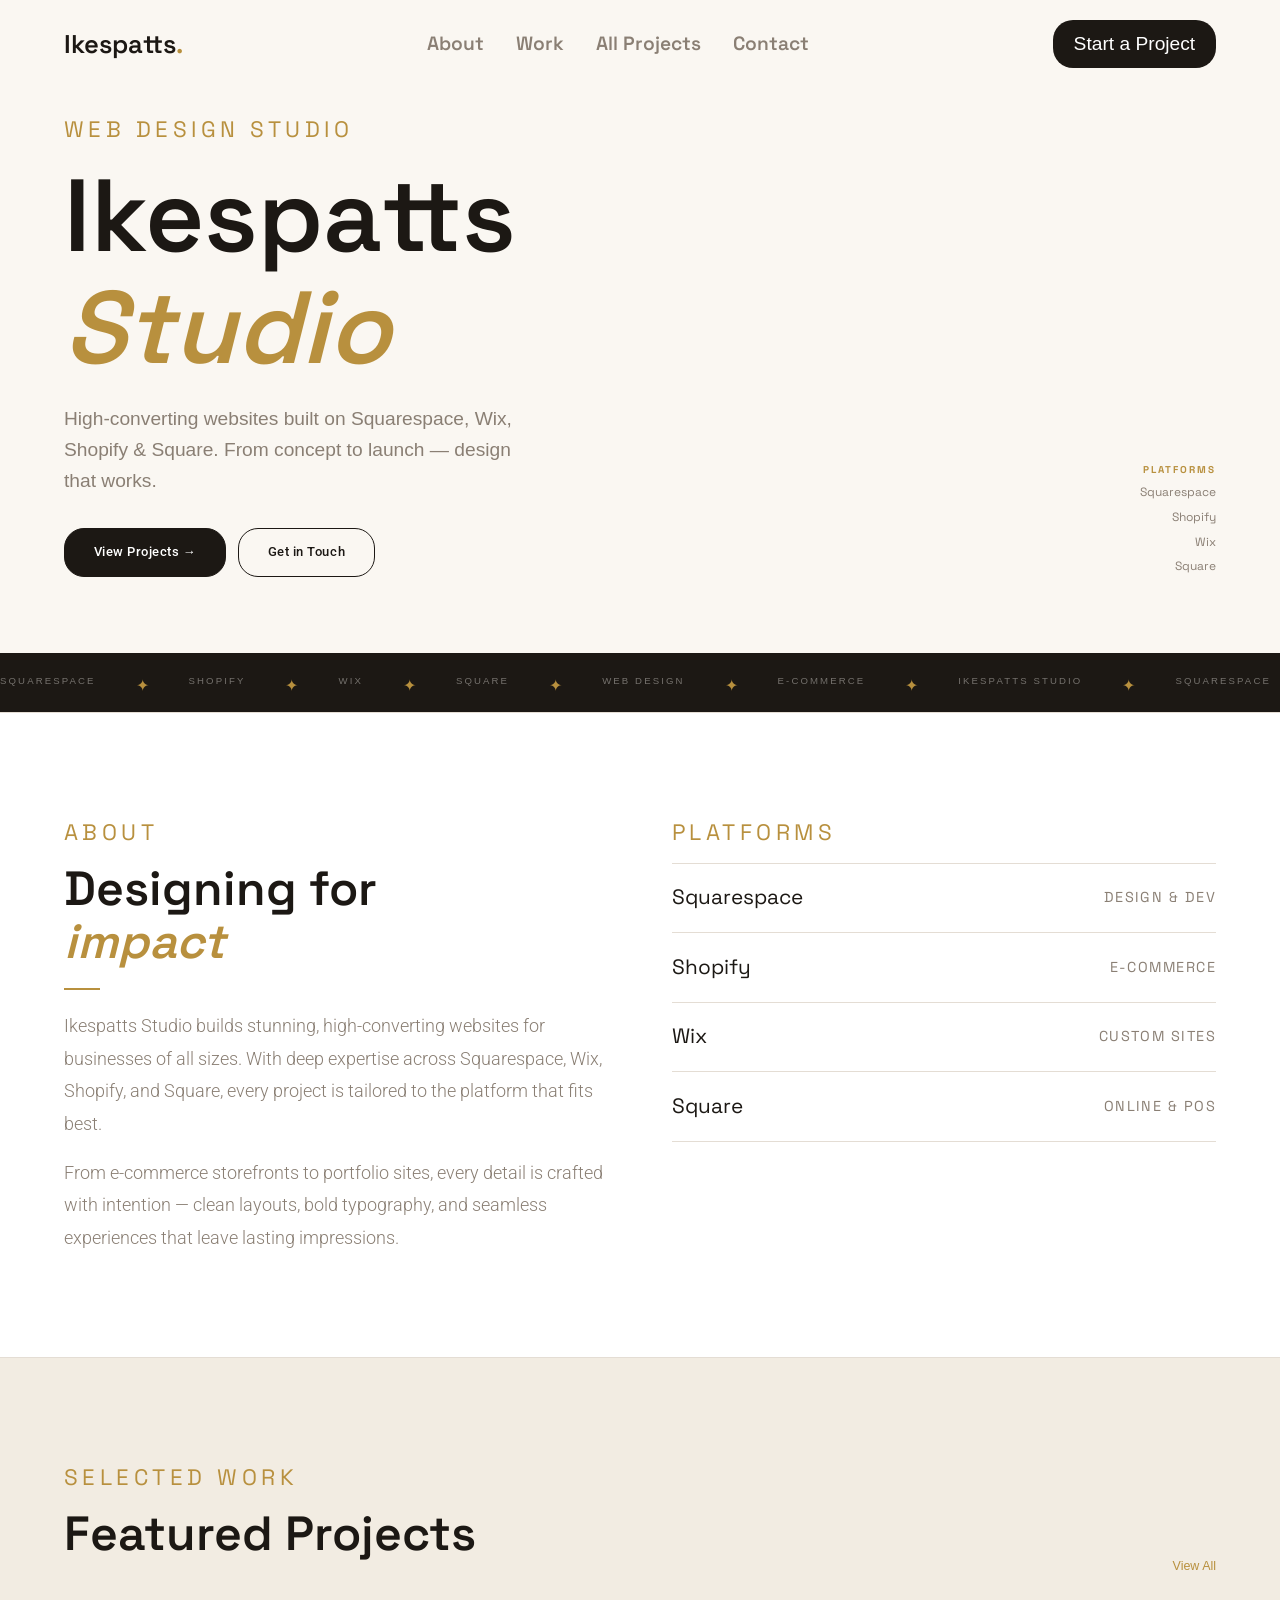
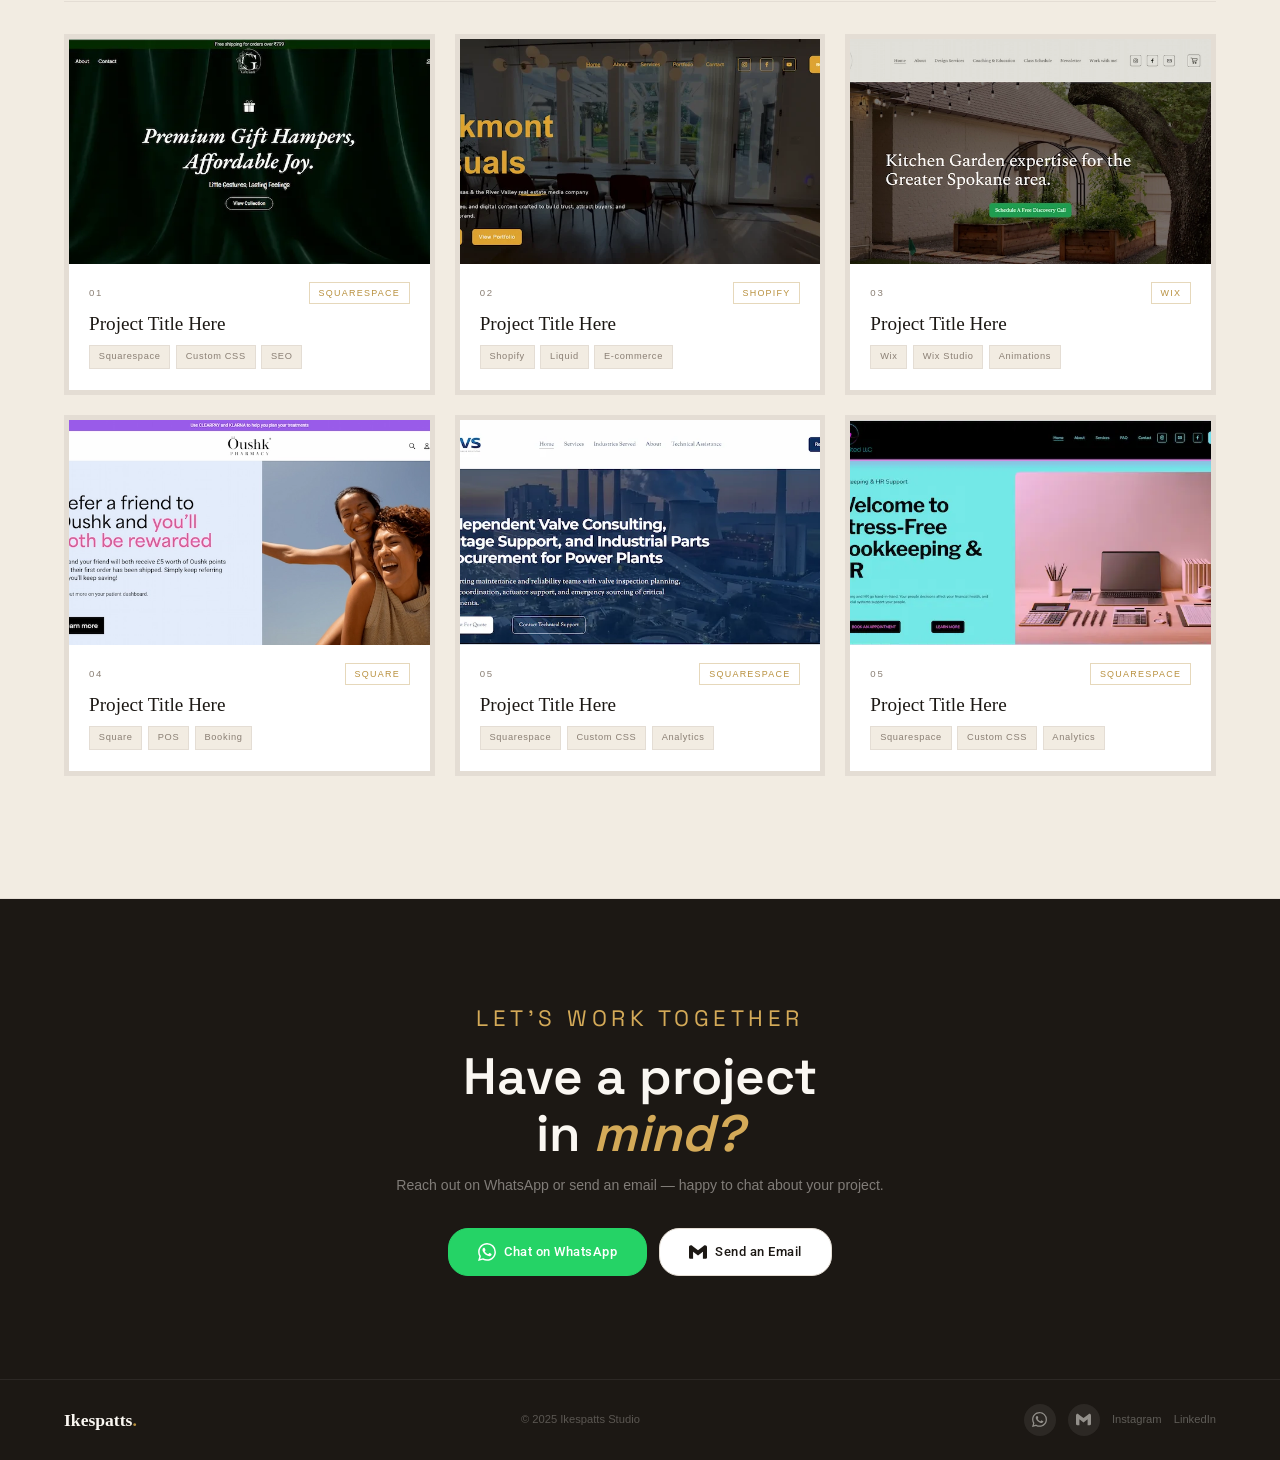
==== index.html @ 2984432c "commit changes" ====
<!doctype html>
<html lang="en">
  <head>
    <meta charset="UTF-8" />
    <meta name="viewport" content="width=device-width, initial-scale=1.0" />
    <title>Ikespatts Studio — Web Design</title>
    <link rel="preconnect" href="https://fonts.googleapis.com" />
    <link rel="preconnect" href="https://fonts.gstatic.com" crossorigin />
    <link
      href="https://fonts.googleapis.com/css2?family=Roboto:ital,wght@0,100..900;1,100..900&family=Space+Grotesk:wght@300..700&display=swap"
      rel="stylesheet"
    />
    <link rel="stylesheet" href="style.css" />
  </head>
  <body>
    <!-- ======= MOBILE NAV DRAWER ======= -->
    <div class="nav-drawer" id="navDrawer">
      <button class="nav-drawer-close" id="navClose" aria-label="Close menu">
        ✕
      </button>
      <a href="#about" onclick="closeDrawer()">About</a>
      <a href="#selected-work" onclick="closeDrawer()">Work</a>
      <a href="projects.html" onclick="closeDrawer()">All Projects</a>
      <a href="#contact" onclick="closeDrawer()">Contact</a>
    </div>

    <!-- ======= NAVBAR ======= -->
    <nav class="navbar" id="navbar">
      <a href="index.html" class="nav-logo">Ikespatts<span>.</span></a>

      <ul class="nav-links">
        <li><a href="#about">About</a></li>
        <li><a href="#selected-work">Work</a></li>
        <li><a href="projects.html">All Projects</a></li>
        <li><a href="#contact">Contact</a></li>
      </ul>

      <a href="#contact" class="nav-cta">Start a Project</a>

      <button class="nav-toggle" id="navToggle" aria-label="Open menu">
        <span></span><span></span><span></span>
      </button>
    </nav>

    <!-- ======= HERO ======= -->
    <section class="hero">
      <div class="hero-content">
        <span class="eyebrow anim-1">Web Design Studio</span>
        <h1 class="hero-title anim-2">Ikespatts<br /><em>Studio</em></h1>
        <p class="hero-desc anim-3">
          High-converting websites built on Squarespace, Wix, Shopify &amp;
          Square. From concept to launch — design that works.
        </p>
        <div class="hero-btns anim-4">
          <a href="projects.html" class="btn btn-dark">View Projects →</a>
          <a href="#contact" class="btn btn-outline">Get in Touch</a>
        </div>
      </div>

      <div class="hero-platforms">
        <strong>Platforms</strong>
        <span>Squarespace</span>
        <span>Shopify</span>
        <span>Wix</span>
        <span>Square</span>
      </div>
    </section>

    <!-- ======= MARQUEE ======= -->
    <div class="marquee-wrap" aria-hidden="true">
      <div class="marquee-track">
        <span class="marquee-item">Squarespace</span
        ><span class="marquee-dot"> ✦ </span>
        <span class="marquee-item">Shopify</span
        ><span class="marquee-dot"> ✦ </span>
        <span class="marquee-item">Wix</span
        ><span class="marquee-dot"> ✦ </span>
        <span class="marquee-item">Square</span
        ><span class="marquee-dot"> ✦ </span>
        <span class="marquee-item">Web Design</span
        ><span class="marquee-dot"> ✦ </span>
        <span class="marquee-item">E-Commerce</span
        ><span class="marquee-dot"> ✦ </span>
        <span class="marquee-item">Ikespatts Studio</span
        ><span class="marquee-dot"> ✦ </span>
        <span class="marquee-item">Squarespace</span
        ><span class="marquee-dot"> ✦ </span>
        <span class="marquee-item">Shopify</span
        ><span class="marquee-dot"> ✦ </span>
        <span class="marquee-item">Wix</span
        ><span class="marquee-dot"> ✦ </span>
        <span class="marquee-item">Square</span
        ><span class="marquee-dot"> ✦ </span>
        <span class="marquee-item">Web Design</span
        ><span class="marquee-dot"> ✦ </span>
        <span class="marquee-item">E-Commerce</span
        ><span class="marquee-dot"> ✦ </span>
        <span class="marquee-item">Ikespatts Studio</span
        ><span class="marquee-dot"> ✦ </span>
      </div>
    </div>

    <!-- ======= ABOUT ======= -->
    <section id="about" class="about-section">
      <div class="reveal">
        <span class="eyebrow">About</span>
        <h2 class="section-heading">Designing for<br /><em>impact</em></h2>
        <div class="rule"></div>
        <div class="about-text">
          <p>
            Ikespatts Studio builds stunning, high-converting websites for
            businesses of all sizes. With deep expertise across Squarespace,
            Wix, Shopify, and Square, every project is tailored to the platform
            that fits best.
          </p>
          <p>
            From e-commerce storefronts to portfolio sites, every detail is
            crafted with intention — clean layouts, bold typography, and
            seamless experiences that leave lasting impressions.
          </p>
        </div>
      </div>

      <div class="reveal d2">
        <span class="eyebrow">Platforms</span>
        <div class="platforms-list">
          <div class="platform-row">
            <span class="p-name">Squarespace</span>
            <span class="p-type">Design &amp; Dev</span>
          </div>
          <div class="platform-row">
            <span class="p-name">Shopify</span>
            <span class="p-type">E-commerce</span>
          </div>
          <div class="platform-row">
            <span class="p-name">Wix</span>
            <span class="p-type">Custom Sites</span>
          </div>
          <div class="platform-row">
            <span class="p-name">Square</span>
            <span class="p-type">Online &amp; POS</span>
          </div>
        </div>
      </div>
    </section>

    <!-- ======= SELECTED WORK ======= -->
    <section id="selected-work" class="work-section">
      <div class="section-header reveal">
        <div>
          <span class="eyebrow">Selected Work</span>
          <h2 class="section-heading">Featured Projects</h2>
        </div>
        <a href="projects.html" class="view-all">View All</a>
      </div>

      <div class="cards-grid">
        
        <div class="proj-card reveal">
         <a href="https://giftyaari.in/" target="_blank" rel="noopener" class="proj-link">
          <div class="proj-img">
            <img
              src="images/Work-one-800.webp"
              srcset="
                images/Work-one-400.webp   400w,
                images/Work-one-800.webp   800w,
                images/Work-one-1200.webp 1200w
              "
              sizes="(max-width: 400px) 100vw, (max-width: 800px) 50vw, 33vw"
              loading="lazy"
              alt="Project one"
            />
            <!-- <span class="proj-img-placeholder">Add Project Image</span> -->
          </div>
          <div class="proj-body">
            <div class="proj-meta">
              <span class="proj-num">01</span>
              <span class="proj-badge">Squarespace</span>
            </div>
            <h3 class="proj-title">Project Title Here</h3>
            <div class="proj-tools">
              <span class="tool-pill">Squarespace</span>
              <span class="tool-pill">Custom CSS</span>
              <span class="tool-pill">SEO</span>
            </div>
          </div>
          </a>
        </div>

        <!-- CARD 02 -->
        <div class="proj-card reveal d1">
          <div class="proj-img">
            <img
              src="images/work-two-800.webp"
              srcset="
                images/work-two-400.webp   400w,
                images/work-two-800.webp   800w,
                images/work-two-1200.webp 1200w
              "
              sizes="(max-width: 400px) 100vw, (max-width: 800px) 50vw, 33vw"
              loading="lazy"
              alt="Project one"
            />
            <!-- <span class="proj-img-placeholder">Add Project Image</span> -->
          </div>
          <div class="proj-body">
            <div class="proj-meta">
              <span class="proj-num">02</span>
              <span class="proj-badge">Shopify</span>
            </div>
            <h3 class="proj-title">Project Title Here</h3>
            <div class="proj-tools">
              <span class="tool-pill">Shopify</span>
              <span class="tool-pill">Liquid</span>
              <span class="tool-pill">E-commerce</span>
            </div>
          </div>
        </div>

        <!-- CARD 03 -->
        <div class="proj-card reveal d2">
           <a href="https://www.thymeandtrowelgardens.com/" target="_blank" rel="noopener" class="proj-link">
<div class="proj-img">
            <img
              src="images/work-three-800.webp"
              srcset="
                images/work-three-400.webp   400w,
                images/work-three-800.webp   800w,
                images/work-three-1000.webp 1000w
              "
              sizes="(max-width: 400px) 100vw, (max-width: 800px) 50vw, 33vw"
              loading="lazy"
              alt="Project one"
            />
            <!-- <span class="proj-img-placeholder">Add Project Image</span> -->
          </div>
          <div class="proj-body">
            <div class="proj-meta">
              <span class="proj-num">03</span>
              <span class="proj-badge">Wix</span>
            </div>
            <h3 class="proj-title">Project Title Here</h3>
            <div class="proj-tools">
              <span class="tool-pill">Wix</span>
              <span class="tool-pill">Wix Studio</span>
              <span class="tool-pill">Animations</span>
            </div>
          </div>
           </a>
          </div>

        <!-- CARD 04 -->
        <div class="proj-card reveal d3">
          <a href="https://www.oushkpharmacy.com/" target="_blank" rel="noopener" class="proj-link">
          <div class="proj-img">
            <img
              src="images/work-four-800.webp"
              srcset="images/work-four-400.webp 400w,
                images/work-four-800.webp 800w,
                images/work-four-1000.webp 1000w"
              sizes="(max-width: 400px) 100vw, (max-width: 800px) 50vw, 33vw"
              loading="lazy"
              alt="Project four"
            />
            <!-- <span class="proj-img-placeholder">Add Project Image</span> -->
          </div>
          <div class="proj-body">
            <div class="proj-meta">
              <span class="proj-num">04</span>
              <span class="proj-badge">Square</span>
            </div>
            <h3 class="proj-title">Project Title Here</h3>
            <div class="proj-tools">
              <span class="tool-pill">Square</span>
              <span class="tool-pill">POS</span>
              <span class="tool-pill">Booking</span>
            </div>
          </div>
          </a>
        </div>

        <!-- CARD 05 -->
        <div class="proj-card reveal d4">
           <a href="http://efficientvalvesolutions.com/" target="_blank" rel="noopener" class="proj-link">
          <div class="proj-img">
            <img
              src="images/work-eight-800.webp"
              srcset="
                images/work-eight-400.webp   400w,
                images/work-eight-800.webp   800w,
                images/work-eight-1000.webp 1000w
              "
              sizes="(max-width: 400px) 100vw, (max-width: 800px) 50vw, 33vw"
              loading="lazy"
              alt="Project one"
            />
            <!-- <span class="proj-img-placeholder">Add Project Image</span> -->
          </div>
          <div class="proj-body">
            <div class="proj-meta">
              <span class="proj-num">05</span>
              <span class="proj-badge">Squarespace</span>
            </div>
            <h3 class="proj-title">Project Title Here</h3>
            <div class="proj-tools">
              <span class="tool-pill">Squarespace</span>
              <span class="tool-pill">Custom CSS</span>
              <span class="tool-pill">Analytics</span>
            </div>
          </div>
          </a>
        </div>

        <!-- CARD 06 -->
        <div class="proj-card reveal d4">
              <a href="http://www.booksbybw.com/" target="_blank" rel="noopener" class="proj-link">
          <div class="proj-img">
            <img
              src="images/work-six-800.webp"
              srcset="
                images/work-six-400.webp   400w,
                images/work-six-800.webp   800w,
                images/work-six-1000.webp 1000w
              "
              sizes="(max-width: 400px) 100vw, (max-width: 800px) 50vw, 33vw"
              loading="lazy"
              alt="Project one"
            />
            <!-- <span class="proj-img-placeholder">Add Project Image</span> -->
          </div>
          <div class="proj-body">
            <div class="proj-meta">
              <span class="proj-num">05</span>
              <span class="proj-badge">Squarespace</span>
            </div>
            <h3 class="proj-title">Project Title Here</h3>
            <div class="proj-tools">
              <span class="tool-pill">Squarespace</span>
              <span class="tool-pill">Custom CSS</span>
              <span class="tool-pill">Analytics</span>
            </div>
          </div>
        </div>
      </a>
      </div>
    </section>

    <!-- ======= CONTACT ======= -->
    <section id="contact" class="contact-section">
      <div class="contact-inner reveal">
        <span class="eyebrow" style="color: var(--gold-hover)"
          >Let's Work Together</span
        >
        <h2 class="contact-heading">Have a project<br />in <em>mind?</em></h2>
        <p class="contact-sub">
          Reach out on WhatsApp or send an email — happy to chat about your
          project.
        </p>
        <div class="contact-btns">
          <!-- ★ Replace 2348000000000 with the real WhatsApp number (no + or spaces) -->
          <a
            href="https://wa.me/2348000000000"
            target="_blank"
            rel="noopener"
            class="btn btn-wa"
          >
            <svg
              xmlns="http://www.w3.org/2000/svg"
              viewBox="0 0 24 24"
              fill="currentColor"
              width="18"
              height="18"
            >
              <path
                d="M17.472 14.382c-.297-.149-1.758-.867-2.03-.967-.273-.099-.471-.148-.67.15-.197.297-.767.966-.94 1.164-.173.199-.347.223-.644.075-.297-.15-1.255-.463-2.39-1.475-.883-.788-1.48-1.761-1.653-2.059-.173-.297-.018-.458.13-.606.134-.133.298-.347.446-.52.149-.174.198-.298.298-.497.099-.198.05-.371-.025-.52-.075-.149-.669-1.612-.916-2.207-.242-.579-.487-.5-.669-.51-.173-.008-.371-.01-.57-.01-.198 0-.52.074-.792.372-.272.297-1.04 1.016-1.04 2.479 0 1.462 1.065 2.875 1.213 3.074.149.198 2.096 3.2 5.077 4.487.709.306 1.262.489 1.694.625.712.227 1.36.195 1.871.118.571-.085 1.758-.719 2.006-1.413.248-.694.248-1.289.173-1.413-.074-.124-.272-.198-.57-.347m-5.421 7.403h-.004a9.87 9.87 0 01-5.031-1.378l-.361-.214-3.741.982.998-3.648-.235-.374a9.86 9.86 0 01-1.51-5.26c.001-5.45 4.436-9.884 9.888-9.884 2.64 0 5.122 1.03 6.988 2.898a9.825 9.825 0 012.893 6.994c-.003 5.45-4.437 9.884-9.885 9.884m8.413-18.297A11.815 11.815 0 0012.05 0C5.495 0 .16 5.335.157 11.892c0 2.096.547 4.142 1.588 5.945L.057 24l6.305-1.654a11.882 11.882 0 005.683 1.448h.005c6.554 0 11.89-5.335 11.893-11.893a11.821 11.821 0 00-3.48-8.413z"
              />
            </svg>
            Chat on WhatsApp
          </a>
          <!-- ★ Replace with the real Gmail address -->
          <a href="mailto:hello@ikespattsstudio.com" class="btn btn-gmail">
            <svg
              xmlns="http://www.w3.org/2000/svg"
              viewBox="0 0 24 24"
              fill="currentColor"
              width="18"
              height="18"
            >
              <path
                d="M24 5.457v13.909c0 .904-.732 1.636-1.636 1.636h-3.819V11.73L12 16.64l-6.545-4.91v9.273H1.636A1.636 1.636 0 010 19.366V5.457c0-2.023 2.309-3.178 3.927-1.964L5.455 4.64 12 9.548l6.545-4.91 1.528-1.145C21.69 2.28 24 3.434 24 5.457z"
              />
            </svg>
            Send an Email
          </a>
        </div>
      </div>
    </section>

    <!-- ======= FOOTER ======= -->
    <footer class="site-footer">
      <div class="footer-logo">Ikespatts<span>.</span></div>
      <span class="footer-copy">© 2025 Ikespatts Studio</span>
      <div class="footer-icons">
        <!-- ★ Replace with real links -->
        <a
          href="https://wa.me/2348000000000"
          target="_blank"
          rel="noopener"
          class="f-icon"
          title="WhatsApp"
        >
          <svg
            xmlns="http://www.w3.org/2000/svg"
            viewBox="0 0 24 24"
            fill="currentColor"
            width="15"
            height="15"
          >
            <path
              d="M17.472 14.382c-.297-.149-1.758-.867-2.03-.967-.273-.099-.471-.148-.67.15-.197.297-.767.966-.94 1.164-.173.199-.347.223-.644.075-.297-.15-1.255-.463-2.39-1.475-.883-.788-1.48-1.761-1.653-2.059-.173-.297-.018-.458.13-.606.134-.133.298-.347.446-.52.149-.174.198-.298.298-.497.099-.198.05-.371-.025-.52-.075-.149-.669-1.612-.916-2.207-.242-.579-.487-.5-.669-.51-.173-.008-.371-.01-.57-.01-.198 0-.52.074-.792.372-.272.297-1.04 1.016-1.04 2.479 0 1.462 1.065 2.875 1.213 3.074.149.198 2.096 3.2 5.077 4.487.709.306 1.262.489 1.694.625.712.227 1.36.195 1.871.118.571-.085 1.758-.719 2.006-1.413.248-.694.248-1.289.173-1.413-.074-.124-.272-.198-.57-.347m-5.421 7.403h-.004a9.87 9.87 0 01-5.031-1.378l-.361-.214-3.741.982.998-3.648-.235-.374a9.86 9.86 0 01-1.51-5.26c.001-5.45 4.436-9.884 9.888-9.884 2.64 0 5.122 1.03 6.988 2.898a9.825 9.825 0 012.893 6.994c-.003 5.45-4.437 9.884-9.885 9.884m8.413-18.297A11.815 11.815 0 0012.05 0C5.495 0 .16 5.335.157 11.892c0 2.096.547 4.142 1.588 5.945L.057 24l6.305-1.654a11.882 11.882 0 005.683 1.448h.005c6.554 0 11.89-5.335 11.893-11.893a11.821 11.821 0 00-3.48-8.413z"
            />
          </svg>
        </a>
        <a href="mailto:hello@ikespattsstudio.com" class="f-icon" title="Email">
          <svg
            xmlns="http://www.w3.org/2000/svg"
            viewBox="0 0 24 24"
            fill="currentColor"
            width="15"
            height="15"
          >
            <path
              d="M24 5.457v13.909c0 .904-.732 1.636-1.636 1.636h-3.819V11.73L12 16.64l-6.545-4.91v9.273H1.636A1.636 1.636 0 010 19.366V5.457c0-2.023 2.309-3.178 3.927-1.964L5.455 4.64 12 9.548l6.545-4.91 1.528-1.145C21.69 2.28 24 3.434 24 5.457z"
            />
          </svg>
        </a>
        <a href="#" class="f-link">Instagram</a>
        <a href="#" class="f-link">LinkedIn</a>
      </div>
    </footer>

    <script src="script.js"></script>
  </body>
</html>
---- style.css ----
*,
*::before,
*::after {
  margin: 0;
  padding: 0;
  box-sizing: border-box;
}

:root {
  --cream: #faf7f2;
  --cream-dark: #f2ece2;
  --dark: #1c1814;
  --gold: #b8903e;
  --gold-hover: #d4aa58;
  --muted: #8a7f74;
  --border: #e4ddd4;
  --white: #ffffff;
  --green: #25d366;

  --pad-x: clamp(1.25rem, 5vw, 5rem);
  --pad-y: clamp(3.5rem, 8vw, 7rem);
}

html {
  scroll-behavior: smooth;
}

body {
  font-family: "Inter", sans-serif;
  background: var(--cream);
  color: var(--dark);
  overflow-x: hidden;
  line-height: 1.6;
}

img {
  display: block;
  width: 100%;
  height: 100%;
  object-fit: cover;
}

a {
  cursor: pointer;
}
button {
  cursor: pointer;
}

/* ---- TYPOGRAPHY ---- */
.serif {
  font-family: "Roboto", sans-serif;
}

h1,
h2,
h3 {
  font-family: "Space Grotesk", sans-serif;
  font-weight: 600;
  line-height: 1.1;
}

.eyebrow {
  display: block;
  font-size: 0.78rem;
  letter-spacing: 0.2em;
  text-transform: uppercase;
  color: var(--gold);
  margin-bottom: 0.75rem;
}

.section-heading {
  font-size: clamp(1.9rem, 4vw, 3rem);
  color: var(--dark);
  margin-bottom: 1rem;
}

.section-heading em {
  color: var(--gold);
}

.rule {
  width: 36px;
  height: 2px;
  background: var(--gold);
  margin: 1.25rem 0;
}

/* ---- BUTTONS ---- */
.btn {
  display: inline-flex;
  align-items: center;
  gap: 0.5rem;
  padding: 0.8rem 1.8rem;
  font-family: "Roboto", sans-serif;
  font-size: 0.8rem;
  font-weight: 500;
  letter-spacing: 0.04em;
  text-decoration: none;
  transition:
    background 0.2s,
    color 0.2s,
    border-color 0.2s;
  border-radius: 20px;
}

.btn-dark {
  background: var(--dark);
  color: var(--white);
  border: 1.5px solid var(--dark);
}
.btn-dark:hover {
  background: var(--gold);
  border-color: var(--gold);
}

.btn-outline {
  background: transparent;
  color: var(--dark);
  border: 1.5px solid var(--dark);
}
.btn-outline:hover {
  background: var(--dark);
  color: var(--white);
}

.btn-wa {
  background: var(--green);
  color: var(--white);
  border: 1.5px solid var(--green);
}
.btn-wa:hover {
  background: #1db954;
  border-color: #1db954;
}

.btn-gmail {
  background: var(--white);
  color: var(--dark);
  border: 1.5px solid var(--border);
}
.btn-gmail:hover {
  border-color: var(--dark);
}

/* ---- NAVBAR ---- */
.navbar {
  position: fixed;
  top: 0;
  left: 0;
  right: 0;
  z-index: 200;
  display: flex;
  align-items: center;
  justify-content: space-between;
  padding: 1.25rem var(--pad-x);
  transition:
    background 0.3s,
    border-color 0.3s,
    padding 0.3s;
  border-bottom: 1px solid transparent;
}

.navbar.scrolled,
.navbar.always {
  background: rgba(250, 247, 242, 0.97);
  backdrop-filter: blur(10px);
  border-bottom-color: var(--border);
  padding-top: 0.9rem;
  padding-bottom: 0.9rem;
}

.nav-logo {
  font-family: "Space Grotesk", sans-serif;
  font-size: 1.6rem;
  font-weight: 600;
  color: var(--dark);
  text-decoration: none;
  flex-shrink: 0;
}
.nav-logo span {
  color: var(--gold);
}

.nav-links {
  display: flex;
  gap: 2rem;
  list-style: none;
}

.nav-links a {
  font-size: 1.2rem;
  font-family: "Space Grotesk", sans-serif;
  font-weight: 600;
  color: var(--muted);
  text-decoration: none;
  transition: color 0.2s;
}
.nav-links a:hover,
.nav-links a.active {
  color: var(--dark);
}

.nav-cta {
  font-size: 1.2rem;
  font-weight: 500;
  color: var(--white);
  background: var(--dark);
  border-radius: 20px;
  padding: 0.55rem 1.3rem;
  text-decoration: none;
  transition: background 0.2s;
  white-space: nowrap;
}
.nav-cta:hover {
  background: var(--gold);
}

/* Hamburger — mobile */
.nav-toggle {
  display: none;
  flex-direction: column;
  gap: 5px;
  background: none;
  border: none;
  padding: 4px;
}
.nav-toggle span {
  display: block;
  width: 22px;
  height: 2px;
  background: var(--dark);
  transition:
    transform 0.3s,
    opacity 0.3s;
}

/* Mobile nav drawer */
.nav-drawer {
  display: none;
  position: fixed;
  top: 0;
  left: 0;
  right: 0;
  bottom: 0;
  background: var(--cream);
  z-index: 190;
  flex-direction: column;
  align-items: center;
  justify-content: center;
  gap: 2rem;
}
.nav-drawer.open {
  display: flex;
}
.nav-drawer a {
  font-family: "Space Grotesk", sans-serif;
  font-size: 2rem;
  color: var(--dark);
  text-decoration: none;
}
.nav-drawer a:hover {
  color: var(--gold);
}
.nav-drawer-close {
  position: absolute;
  top: 1.5rem;
  right: var(--pad-x);
  background: none;
  border: none;
  font-size: 1.8rem;
  color: var(--dark);
  line-height: 1;
}

/* ---- HERO ---- */
.hero {
  min-height: 60svh;
  display: flex;
  flex-direction: column;
  justify-content: flex-end;
  padding: 7rem var(--pad-x) clamp(2.5rem, 6vw, 5rem);
  background: var(--cream);
  position: relative;
}

.hero-content {
  max-width: 680px;
}

.hero-title {
  font-size: clamp(3rem, 8vw, 6.5rem);
  margin-bottom: 1.2rem;
}
.hero-title em {
  color: var(--gold);
}

.hero-desc {
  font-size: clamp(1rem, 1.5vw, 1.2rem);
  color: var(--muted);
  max-width: 460px;
  margin-bottom: 2rem;
  font-weight: 300;
}

.hero-btns {
  display: flex;
  flex-wrap: wrap;
  gap: 0.75rem;
}

.hero-platforms {
  position: absolute;
  right: var(--pad-x);
  bottom: clamp(2.5rem, 6vw, 5rem);
  display: flex;
  flex-direction: column;
  align-items: flex-end;
  gap: 0.35rem;
}
.hero-platforms strong {
  font-size: 0.62rem;
    font-family: "Space Grotesk", sans-serif;
  letter-spacing: 0.2em;
  text-transform: uppercase;
  color: var(--gold);
}
.hero-platforms span {
  font-size: 0.75rem;
    font-family: "Space Grotesk", sans-serif;

  color: var(--muted);
}
/* ---- MARQUEE ---- */
.marquee-wrap {
  background: var(--dark);
  padding: 0.8rem 0;
  overflow: hidden;
  white-space: nowrap;
}
.marquee-track {
  display: inline-flex;
  gap: 2.5rem;
  animation: marquee 22s linear infinite;
}
.marquee-item {
  font-size: 0.6rem;
  letter-spacing: 0.22em;
  text-transform: uppercase;
  color: rgba(250, 247, 242, 0.4);
}
.marquee-dot {
  color: var(--gold);
}

/* ---- ABOUT ---- */
.about-section {
  display: grid;
  grid-template-columns: 1fr 1fr;
  gap: clamp(2rem, 5vw, 6rem);
  align-items: start;
  padding: var(--pad-y) var(--pad-x);
  background: var(--white);
  border-top: 1px solid var(--border);
}

.about-text {
  font-size: 1.1rem;
  font-family: "Roboto", sans-serif;
  color: var(--muted);
  font-weight: 300;
  line-height: 1.85;
}
.about-text p + p {
  margin-top: 1rem;
}

.platforms-list {
  margin-top: 0.5rem;
}

.platform-row {
  display: flex;
  justify-content: space-between;
  align-items: center;
  padding: 1.1rem 0;
  border-bottom: 1px solid var(--border);
  transition: padding-left 0.25s;
}
.platform-row:first-child {
  border-top: 1px solid var(--border);
}
.platform-row:hover {
  padding-left: 0.5rem;
}
.platform-row:hover .p-name {
  color: var(--gold);
}
.eyebrow{
    font-family: "Space Grotesk", sans-serif;
font-size:1.4rem ;
}
.p-name {
  font-family: "Space Grotesk", sans-serif;
  font-size: 1.3rem;
  transition: color 0.2s;
}
.p-type {
  font-family: "Space Grotesk", sans-serif;
  font-size: 0.9rem;
  letter-spacing: 0.1em;
  text-transform: uppercase;
  color: var(--muted);
}

/* ---- SELECTED WORK ---- */
.work-section {
  padding: var(--pad-y) var(--pad-x);
  background: var(--cream-dark);
  border-top: 1px solid var(--border);
}

.section-header {
  display: flex;
  justify-content: space-between;
  align-items: flex-end;
  padding-bottom: 1.5rem;
  border-bottom: 1px solid var(--border);
  margin-bottom: 2rem;
  flex-wrap: wrap;
  gap: 1rem;
}

.view-all {
  font-size: 0.78rem;
  font-weight: 500;
  color: var(--gold);
  text-decoration: none;
  transition: color 0.2s;
}
.view-all:hover {
  color: var(--dark);
}

/* Project cards grid */
.cards-grid {
  display: grid;
  grid-template-columns: repeat(3, 1fr);
  gap: 1.25rem;
}

.proj-card {
  background: var(--white);
  border: 5px solid var(--border);
  overflow: hidden;
  transition:
    border-color 0.2s,
    box-shadow 0.2s;
}
.proj-card:hover {
  border-color: rgba(184, 144, 62, 0.45);
  box-shadow: 0 4px 20px rgba(184, 144, 62, 0.1);
}
.proj-link {
  display: block;
  text-decoration: none;
  color: inherit;
}
/* Responsive image wrapper — fixed aspect ratio */
.proj-img {
  width: 100%;
  aspect-ratio: 16 / 10;
  background: var(--cream-dark);
  overflow: hidden;
  display: flex;
  align-items: center;
  justify-content: center;
  /* border-bottom: 1px solid var(--border); */
}

.proj-img img {
  width: 100%;
  height: 100%;
  object-fit: cover;
  object-position: center;
  display: block;
  transition: transform 0.4s ease;
}
.proj-card:hover .proj-img img {
  transform: scale(1.03);
}

.proj-img-placeholder {
  font-size: 0.62rem;
  letter-spacing: 0.14em;
  text-transform: uppercase;
  color: rgba(184, 144, 62, 0.35);
}

.proj-body {
  padding: 1.1rem 1.25rem 1.3rem;
}

.proj-meta {
  display: flex;
  justify-content: space-between;
  align-items: center;
  margin-bottom: 0.5rem;
}

.proj-num {
  font-size: 0.6rem;
  letter-spacing: 0.18em;
  color: var(--muted);
}

.proj-badge {
  font-size: 0.56rem;
  letter-spacing: 0.14em;
  text-transform: uppercase;
  color: var(--gold);
  border: 1px solid rgba(184, 144, 62, 0.35);
  padding: 0.2rem 0.55rem;
}

.proj-title {
  font-family: "Cormorant Garamond", serif;
  font-size: 1.2rem;
  font-weight: 400;
  color: var(--dark);
  margin-bottom: 0.6rem;
  line-height: 1.2;
}

.proj-tools {
  display: flex;
  flex-wrap: wrap;
  gap: 0.35rem;
}

.tool-pill {
  font-size: 0.58rem;
  letter-spacing: 0.07em;
  padding: 0.22rem 0.55rem;
  background: var(--cream-dark);
  color: var(--muted);
  border: 1px solid var(--border);
}

/* ---- CONTACT ---- */
.contact-section {
  padding: var(--pad-y) var(--pad-x);
  background: var(--dark);
  border-top: 1px solid var(--border);
  text-align: center;
}

.contact-inner {
  max-width: 520px;
  margin: 0 auto;
}

.contact-heading {
  font-size: clamp(2rem, 4vw, 3.2rem);
  color: var(--cream);
  margin-bottom: 0.75rem;
}
.contact-heading em {
  font-style: italic;
  color: var(--gold-hover);
}

.contact-sub {
  font-size: 0.88rem;
  color: rgba(250, 247, 242, 0.45);
  margin-bottom: 2rem;
  font-weight: 300;
}

.contact-btns {
  display: flex;
  justify-content: center;
  flex-wrap: wrap;
  gap: 0.75rem;
}

/* ---- FOOTER ---- */
.site-footer {
  background: var(--dark);
  border-top: 1px solid rgba(255, 255, 255, 0.07);
  padding: 1.5rem var(--pad-x);
  display: flex;
  align-items: center;
  justify-content: space-between;
  flex-wrap: wrap;
  gap: 1rem;
}

.footer-logo {
  font-family: "Cormorant Garamond", serif;
  font-size: 1.1rem;
  font-weight: 600;
  color: var(--cream);
}
.footer-logo span {
  color: var(--gold);
}

.footer-copy {
  font-size: 0.7rem;
  color: rgba(250, 247, 242, 0.28);
}

.footer-icons {
  display: flex;
  align-items: center;
  gap: 0.75rem;
}

.f-icon {
  width: 32px;
  height: 32px;
  border-radius: 50%;
  background: rgba(255, 255, 255, 0.07);
  color: rgba(250, 247, 242, 0.5);
  display: flex;
  align-items: center;
  justify-content: center;
  text-decoration: none;
  transition:
    background 0.2s,
    color 0.2s;
}
.f-icon:hover {
  background: var(--gold);
  color: var(--dark);
}

.f-link {
  font-size: 0.7rem;
  color: rgba(250, 247, 242, 0.3);
  text-decoration: none;
  transition: color 0.2s;
}
.f-link:hover {
  color: var(--gold);
}

/* ---- PROJECTS PAGE ---- */
.page-hero {
  padding: clamp(5rem, 12vw, 9rem) var(--pad-x) clamp(2rem, 5vw, 4rem);
  background: var(--cream);
  border-bottom: 1px solid var(--border);
}

.page-hero-inner {
  display: flex;
  justify-content: space-between;
  align-items: flex-end;
  flex-wrap: wrap;
  gap: 1.5rem;
}

.page-title {
  font-size: clamp(2.2rem, 6vw, 4.5rem);
  color: var(--dark);
}
.page-title em {
  font-style: italic;
  color: var(--gold);
}

.back-link {
  font-size: 0.78rem;
  color: var(--muted);
  text-decoration: none;
  transition: color 0.2s;
}
.back-link:hover {
  color: var(--gold);
}

/* Filter bar */
.filter-bar {
  background: var(--white);
  border-bottom: 1px solid var(--border);
  padding: 0 var(--pad-x);
  display: flex;
  overflow-x: auto;
  -webkit-overflow-scrolling: touch;
}

.filter-btn {
  font-family: "Inter", sans-serif;
  font-size: 0.75rem;
  color: var(--muted);
  background: none;
  border: none;
  border-bottom: 2px solid transparent;
  padding: 0.9rem 1.25rem;
  white-space: nowrap;
  transition:
    color 0.2s,
    border-color 0.2s;
}
.filter-btn:hover {
  color: var(--dark);
}
.filter-btn.active {
  color: var(--gold);
  border-bottom-color: var(--gold);
  font-weight: 500;
}

/* Projects section */
.projects-section {
  padding: var(--pad-y) var(--pad-x);
  background: var(--cream);
}

.projects-grid {
  display: grid;
  grid-template-columns: repeat(3, 1fr);
  gap: 1.25rem;
}

/* Featured card spans 2 cols */
.proj-card.wide {
  grid-column: span 2;
}

/* Contact strip */
.contact-strip {
  background: var(--dark);
  padding: clamp(3rem, 6vw, 5rem) var(--pad-x);
  display: flex;
  align-items: center;
  justify-content: space-between;
  flex-wrap: wrap;
  gap: 1.5rem;
  border-top: 1px solid rgba(255, 255, 255, 0.06);
}

.strip-heading {
  font-size: clamp(1.6rem, 3.5vw, 2.6rem);
  color: var(--cream);
}
.strip-heading em {
  font-style: italic;
  color: var(--gold-hover);
}

/* ---- SCROLL REVEAL ---- */
.reveal {
  opacity: 0;
  transform: translateY(18px);
  transition:
    opacity 0.6s ease,
    transform 0.6s ease;
}
.reveal.visible {
  opacity: 1;
  transform: none;
}
.d1 {
  transition-delay: 0.1s;
}
.d2 {
  transition-delay: 0.2s;
}
.d3 {
  transition-delay: 0.3s;
}
.d4 {
  transition-delay: 0.4s;
}

/* ---- ANIMATIONS ---- */
@keyframes marquee {
  from {
    transform: translateX(0);
  }
  to {
    transform: translateX(-50%);
  }
}

@keyframes fadeUp {
  from {
    opacity: 0;
    transform: translateY(18px);
  }
  to {
    opacity: 1;
    transform: none;
  }
}

.anim-1 {
  opacity: 0;
  animation: fadeUp 0.7s 0.1s forwards;
}
.anim-2 {
  opacity: 0;
  animation: fadeUp 0.7s 0.25s forwards;
}
.anim-3 {
  opacity: 0;
  animation: fadeUp 0.7s 0.4s forwards;
}
.anim-4 {
  opacity: 0;
  animation: fadeUp 0.7s 0.55s forwards;
}

/* ================================================
   RESPONSIVE BREAKPOINTS
   ================================================ */

/* Tablet — 2-col cards */
@media (max-width: 960px) {
  .nav-links,
  .nav-cta {
    display: none;
  }
  .nav-toggle {
    display: flex;
  }

  .hero-platforms {
    display: none;
  }

  .about-section {
    grid-template-columns: 1fr;
  }

  .cards-grid {
    grid-template-columns: repeat(2, 1fr);
  }

  .projects-grid {
    grid-template-columns: repeat(2, 1fr);
  }
  .proj-card.wide {
    grid-column: span 2;
  }

  .contact-strip {
    flex-direction: column;
    align-items: flex-start;
  }

  .site-footer {
    flex-direction: column;
    align-items: flex-start;
  }
}

/* Mobile — 1-col */
@media (max-width: 580px) {
  .hero-btns {
    flex-direction: column;
  }
  .btn {
    width: 200px;
    justify-content: center;
    font-size: 1rem;
  }

  .cards-grid {
    grid-template-columns: 1fr;
  }

  .projects-grid {
    grid-template-columns: 1fr;
  }
  .proj-card.wide {
    grid-column: span 1;
  }

  .page-hero-inner {
    flex-direction: column;
    align-items: flex-start;
  }

  .section-header {
    flex-direction: column;
    align-items: flex-start;
  }

  .contact-btns {
    flex-direction: column;
    align-items: center;
  }

  .filter-bar {
    padding: 0 1.25rem;
  }
}
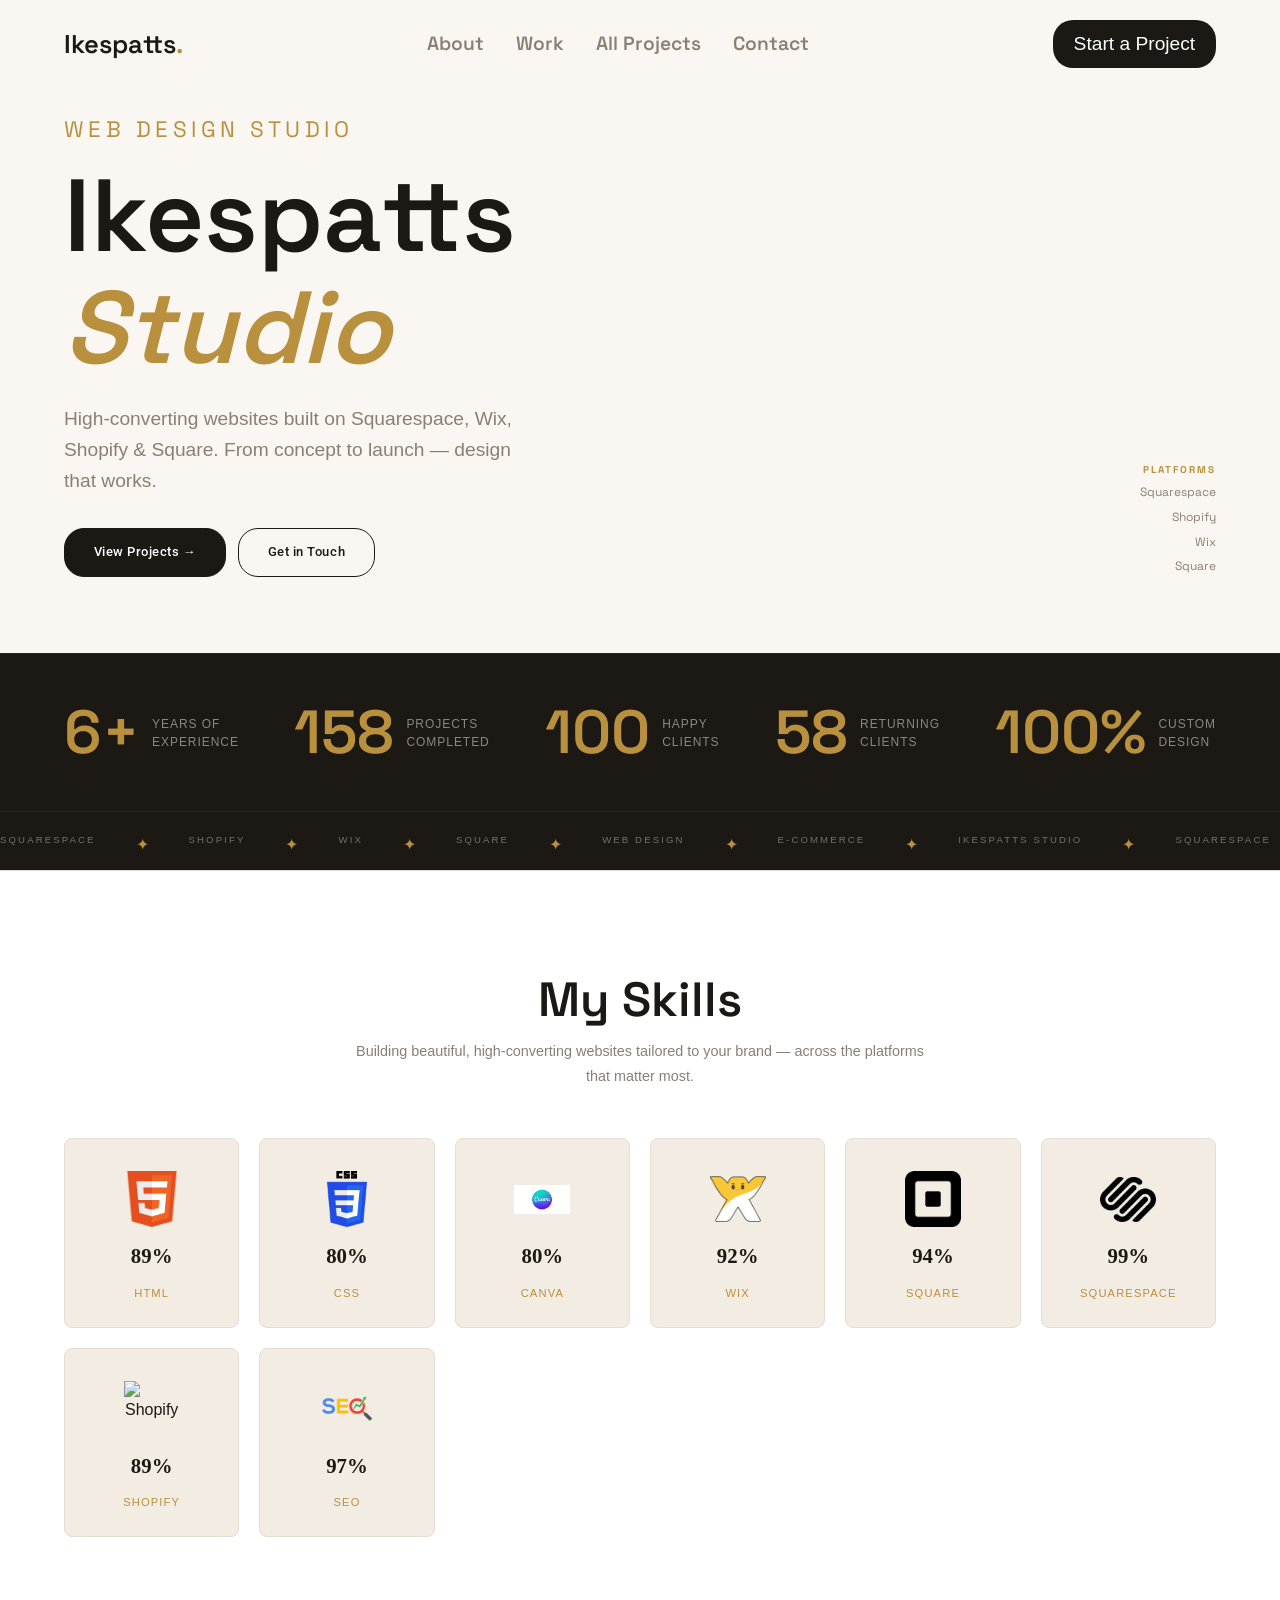
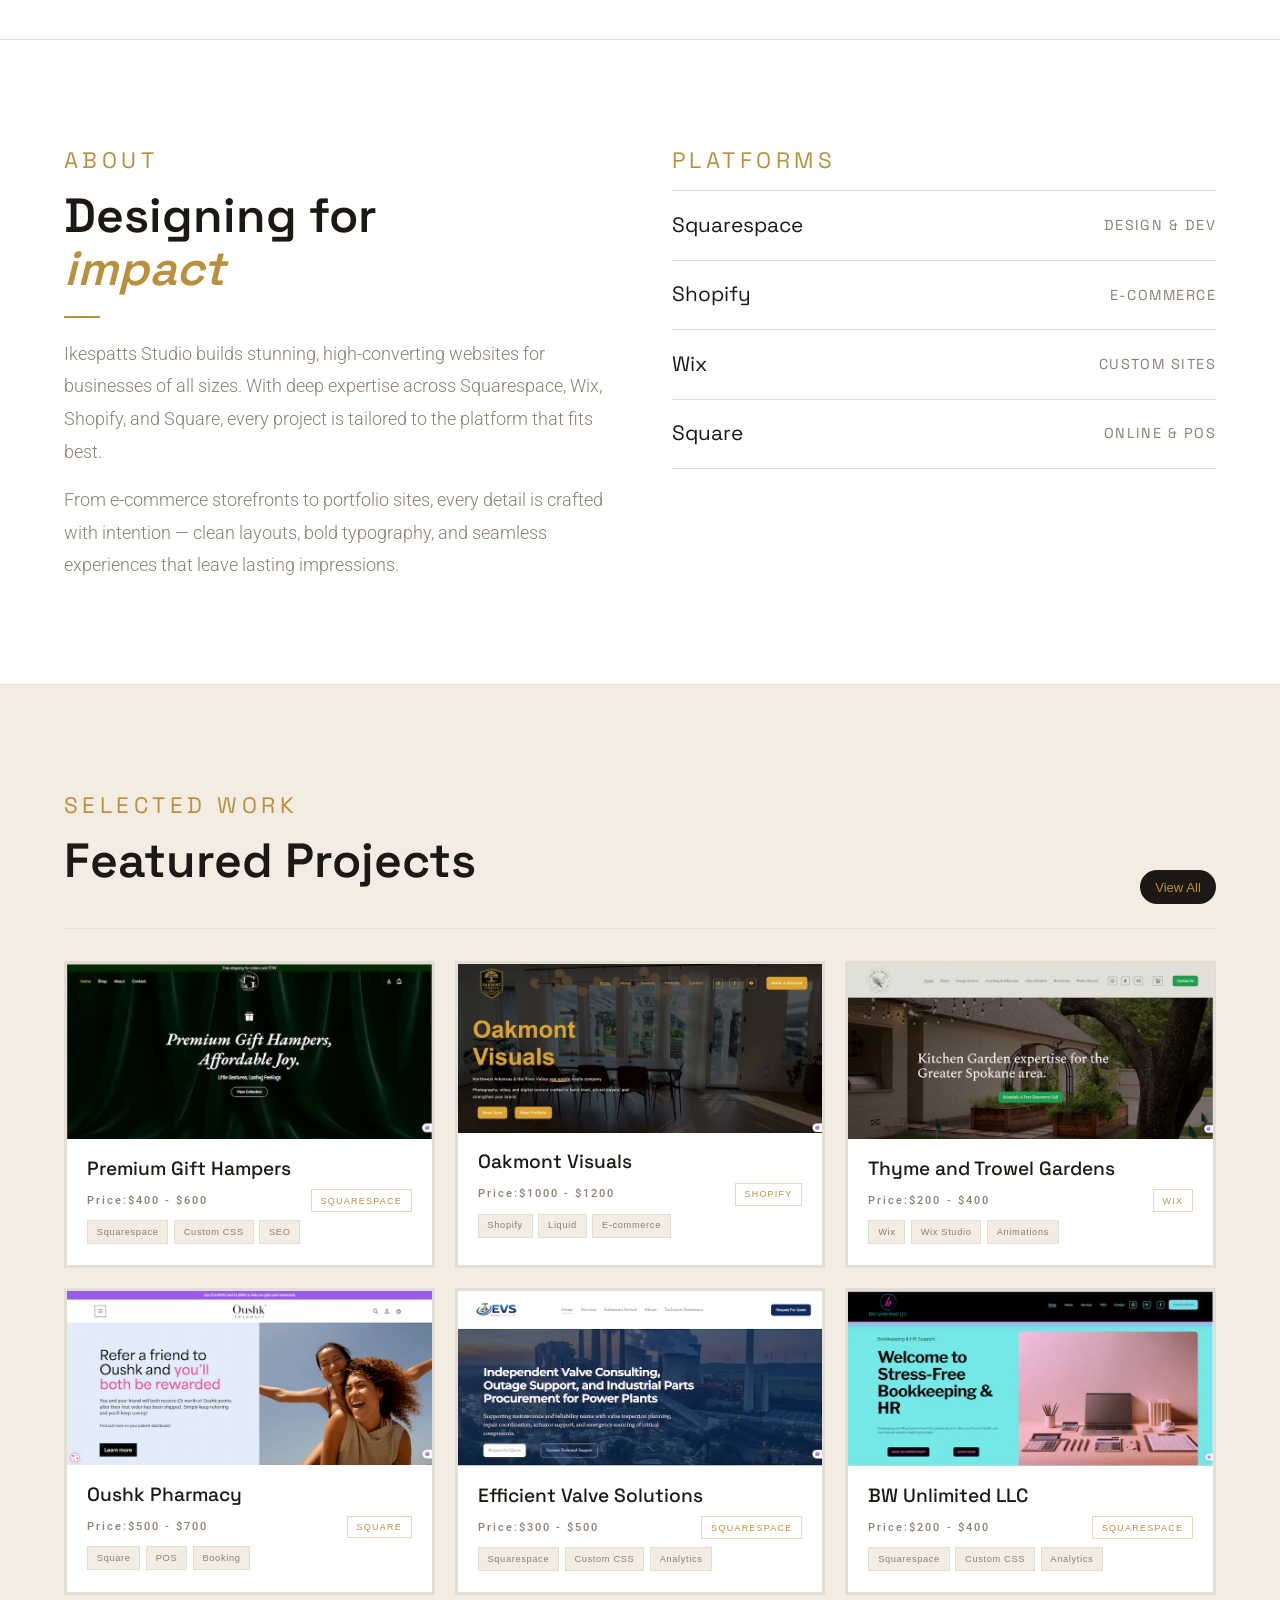
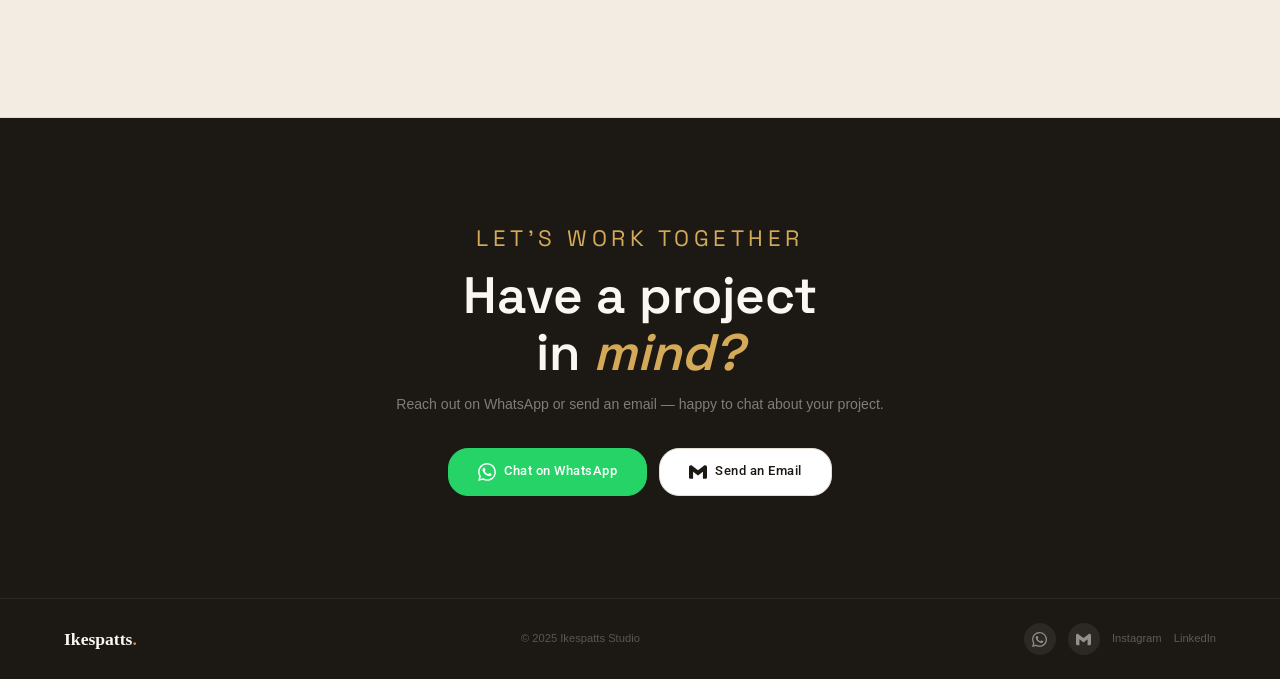
==== commit f0000797: "add changes" ====
--- a/index.html
+++ b/index.html
@@ -65,7 +65,29 @@
         <span>Square</span>
       </div>
     </section>
-
+<!-- ======= STATS ======= -->
+<section class="stats-section">
+  <div class="stat-item">
+    <h1 class="stat-num">6+</h1>
+    <p class="stat-label">Years of<br/>Experience</p>
+  </div>
+  <div class="stat-item">
+    <h1 class="stat-num">158</h1>
+    <p class="stat-label">Projects<br/>Completed</p>
+  </div>
+  <div class="stat-item">
+    <h1 class="stat-num">100</h1>
+    <p class="stat-label">Happy<br/>Clients</p>
+  </div>
+  <div class="stat-item">
+    <h1 class="stat-num">58</h1>
+    <p class="stat-label">Returning<br/>Clients</p>
+  </div>
+  <div class="stat-item">
+    <h1 class="stat-num">100%</h1>
+    <p class="stat-label">Custom<br/>Design</p>
+  </div>
+</section>
     <!-- ======= MARQUEE ======= -->
     <div class="marquee-wrap" aria-hidden="true">
       <div class="marquee-track">
@@ -99,7 +121,65 @@
         ><span class="marquee-dot"> ✦ </span>
       </div>
     </div>
-
+<!-- ======= SKILLS ======= -->
+<section class="skills-section">
+  <div class="skills-header">
+    <h2 class="skills-title">My Skills</h2>
+    <p class="skills-sub">Building beautiful, high-converting websites tailored to your brand — across the platforms that matter most.</p>
+  </div>
+
+  <div class="skills-grid">
+<div class="skill-card">
+      <!-- ★ Replace src with your actual logo file e.g. images/squarespace.png -->
+      <img src="images/HTML.png" alt="html" class="skill-logo" />
+      <span class="skill-percent">89%</span>
+      <span class="skill-name">HTML</span>
+    </div>
+    <div class="skill-card">
+      <!-- ★ Replace src with your actual logo file e.g. images/squarespace.png -->
+      <img src="images/CSS.png" alt="CSS" class="skill-logo" />
+      <span class="skill-percent">80%</span>
+      <span class="skill-name">CSS</span>
+    </div>
+    <div class="skill-card">
+      <!-- ★ Replace src with your actual logo file e.g. images/squarespace.png -->
+      <img src="images/canva.png" alt="Canva" class="skill-logo" />
+      <span class="skill-percent">80%</span>
+      <span class="skill-name">Canva</span>
+    </div>
+
+    <div class="skill-card">
+      <img src="images/wix-logo_icon.png" alt="Wix" class="skill-logo" />
+      <span class="skill-percent">92%</span>
+      <span class="skill-name">Wix</span>
+    </div>
+
+    <div class="skill-card">
+      <img src="images/square logo.png" alt="Square" class="skill-logo" />
+      <span class="skill-percent">94%</span>
+      <span class="skill-name">Square</span>
+    </div>
+
+    <div class="skill-card">
+      <img src="images/squarespace logo.png" alt="Squarespace" class="skill-logo" />
+      <span class="skill-percent">99%</span>
+      <span class="skill-name">Squarespace</span>
+    </div>
+
+    <div class="skill-card">
+      <img src="images/shopify logo.png" alt="Shopify" class="skill-logo" />
+      <span class="skill-percent">89%</span>
+      <span class="skill-name">Shopify</span>
+    </div>
+
+    <div class="skill-card">
+      <img src="images/SEO.png" alt="SEO" class="skill-logo" />
+      <span class="skill-percent">97%</span>
+      <span class="skill-name">SEO</span>
+    </div>
+
+  </div>
+</section>
     <!-- ======= ABOUT ======= -->
     <section id="about" class="about-section">
       <div class="reveal">
@@ -173,11 +253,11 @@
             <!-- <span class="proj-img-placeholder">Add Project Image</span> -->
           </div>
           <div class="proj-body">
+                        <h3 class="proj-title">Premium Gift Hampers</h3>
             <div class="proj-meta">
-              <span class="proj-num">01</span>
+              <span class="proj-num">Price:$400 - $600</span>
               <span class="proj-badge">Squarespace</span>
             </div>
-            <h3 class="proj-title">Project Title Here</h3>
             <div class="proj-tools">
               <span class="tool-pill">Squarespace</span>
               <span class="tool-pill">Custom CSS</span>
@@ -204,11 +284,11 @@
             <!-- <span class="proj-img-placeholder">Add Project Image</span> -->
           </div>
           <div class="proj-body">
+                        <h3 class="proj-title">Oakmont Visuals</h3>
             <div class="proj-meta">
-              <span class="proj-num">02</span>
+              <span class="proj-num">Price:$1000 - $1200</span>
               <span class="proj-badge">Shopify</span>
             </div>
-            <h3 class="proj-title">Project Title Here</h3>
             <div class="proj-tools">
               <span class="tool-pill">Shopify</span>
               <span class="tool-pill">Liquid</span>
@@ -235,11 +315,11 @@
             <!-- <span class="proj-img-placeholder">Add Project Image</span> -->
           </div>
           <div class="proj-body">
+                        <h3 class="proj-title">Thyme and Trowel Gardens</h3>
             <div class="proj-meta">
-              <span class="proj-num">03</span>
+              <span class="proj-num">Price:$200 - $400</span>
               <span class="proj-badge">Wix</span>
             </div>
-            <h3 class="proj-title">Project Title Here</h3>
             <div class="proj-tools">
               <span class="tool-pill">Wix</span>
               <span class="tool-pill">Wix Studio</span>
@@ -265,11 +345,11 @@
             <!-- <span class="proj-img-placeholder">Add Project Image</span> -->
           </div>
           <div class="proj-body">
+                        <h3 class="proj-title">Oushk Pharmacy</h3>
             <div class="proj-meta">
-              <span class="proj-num">04</span>
+              <span class="proj-num">Price:$500 - $700</span>
               <span class="proj-badge">Square</span>
             </div>
-            <h3 class="proj-title">Project Title Here</h3>
             <div class="proj-tools">
               <span class="tool-pill">Square</span>
               <span class="tool-pill">POS</span>
@@ -297,11 +377,11 @@
             <!-- <span class="proj-img-placeholder">Add Project Image</span> -->
           </div>
           <div class="proj-body">
+                        <h3 class="proj-title">Efficient Valve Solutions</h3>
             <div class="proj-meta">
-              <span class="proj-num">05</span>
+              <span class="proj-num">Price:$300 - $500</span>
               <span class="proj-badge">Squarespace</span>
             </div>
-            <h3 class="proj-title">Project Title Here</h3>
             <div class="proj-tools">
               <span class="tool-pill">Squarespace</span>
               <span class="tool-pill">Custom CSS</span>
@@ -329,11 +409,12 @@
             <!-- <span class="proj-img-placeholder">Add Project Image</span> -->
           </div>
           <div class="proj-body">
+                        <h3 class="proj-title">BW Unlimited LLC</h3>
+
             <div class="proj-meta">
-              <span class="proj-num">05</span>
+              <span class="proj-num">Price:$200 - $400</span>
               <span class="proj-badge">Squarespace</span>
             </div>
-            <h3 class="proj-title">Project Title Here</h3>
             <div class="proj-tools">
               <span class="tool-pill">Squarespace</span>
               <span class="tool-pill">Custom CSS</span>
--- a/style.css
+++ b/style.css
@@ -332,6 +332,50 @@
 
   color: var(--muted);
 }
+/* ---- STATS ---- */
+.stats-section {
+  display: flex;
+  align-items: center;
+  justify-content: space-between;
+  flex-wrap: wrap;
+  gap: 1.5rem;
+  padding: 3rem var(--pad-x);
+  background: var(--dark);
+  border-top: 1px solid rgba(255,255,255,0.06);
+  border-bottom: 1px solid rgba(255,255,255,0.06);
+}
+
+.stat-item {
+  display: flex;
+  align-items: center;
+  gap: 0.75rem;
+}
+
+.stat-num {
+  font-family: "Space Grotesk", sans-serif;
+  font-size: clamp(2.5rem, 5vw, 3.8rem);
+  font-weight: 600;
+  color: var(--gold);
+  line-height: 1;
+  white-space: nowrap;
+}
+
+.stat-label {
+  font-size: 0.75rem;
+  color: rgba(250,247,242,0.5);
+  line-height: 1.5;
+  font-weight: 300;
+  text-transform: uppercase;
+  letter-spacing: 0.08em;
+}
+
+@media (max-width: 600px) {
+  .stats-section {
+    display: grid;
+    grid-template-columns: 1fr 1fr;
+    gap: 2rem;
+  }
+}
 /* ---- MARQUEE ---- */
 .marquee-wrap {
   background: var(--dark);
@@ -353,7 +397,84 @@
 .marquee-dot {
   color: var(--gold);
 }
-
+/* ---- SKILLS ---- */
+.skills-section {
+  padding: var(--pad-y) var(--pad-x);
+  background: var(--white);
+  border-top: 1px solid var(--border);
+  text-align: center;
+}
+
+.skills-header {
+  max-width: 580px;
+  margin: 0 auto 3rem;
+}
+
+.skills-title {
+  font-size: clamp(2rem, 4vw, 3rem);
+  color: var(--dark);
+  margin-bottom: 0.75rem;
+}
+
+.skills-sub {
+  font-size: 0.9rem;
+  color: var(--muted);
+  line-height: 1.8;
+  font-weight: 300;
+}
+
+.skills-grid {
+  display: grid;
+  grid-template-columns: repeat(6, 1fr);
+  gap: 1.25rem;
+}
+
+.skill-card {
+  background: var(--cream-dark);
+  border: 1px solid var(--border);
+  border-radius: 8px;
+  padding: 2rem 1rem 1.5rem;
+  display: flex;
+  flex-direction: column;
+  align-items: center;
+  gap: 0.75rem;
+  transition: border-color 0.2s, box-shadow 0.2s, transform 0.2s;
+}
+.skill-card:hover {
+  border-color: rgba(184,144,62,0.4);
+  box-shadow: 0 4px 20px rgba(184,144,62,0.1);
+  transform: translateY(-4px);
+}
+
+.skill-logo {
+  width: 56px;
+  height: 56px;
+  object-fit: contain;
+}
+
+.skill-percent {
+  font-family: 'Cormorant Garamond', serif;
+  font-size: 1.3rem;
+  font-weight: 600;
+  color: var(--dark);
+}
+
+.skill-name {
+  font-size: 0.7rem;
+  letter-spacing: 0.1em;
+  text-transform: uppercase;
+  color: var(--gold);
+  font-weight: 500;
+}
+
+/* Responsive */
+@media (max-width: 960px) {
+  .skills-grid { grid-template-columns: repeat(3, 1fr); }
+}
+
+@media (max-width: 580px) {
+  .skills-grid { grid-template-columns: repeat(2, 1fr); }
+}
 /* ---- ABOUT ---- */
 .about-section {
   display: grid;
@@ -433,14 +554,18 @@
 }
 
 .view-all {
-  font-size: 0.78rem;
+  font-size: 0.82rem;
+  background: var(--dark);
+  border: none;
+  border-radius: 20px;
+  padding: 0.4rem 0.95rem;
   font-weight: 500;
   color: var(--gold);
   text-decoration: none;
   transition: color 0.2s;
 }
 .view-all:hover {
-  color: var(--dark);
+  color: var(--white);
 }
 
 /* Project cards grid */
@@ -452,7 +577,7 @@
 
 .proj-card {
   background: var(--white);
-  border: 5px solid var(--border);
+  border: 3px solid var(--border);
   overflow: hidden;
   transition:
     border-color 0.2s,
@@ -470,7 +595,7 @@
 /* Responsive image wrapper — fixed aspect ratio */
 .proj-img {
   width: 100%;
-  aspect-ratio: 16 / 10;
+  /* aspect-ratio: 16 / 10; */
   background: var(--cream-dark);
   overflow: hidden;
   display: flex;
@@ -510,7 +635,9 @@
 }
 
 .proj-num {
-  font-size: 0.6rem;
+  font-size: 0.7rem;
+  font-weight: 500;
+  font-family: "Roboto", sans-serif;
   letter-spacing: 0.18em;
   color: var(--muted);
 }
@@ -525,9 +652,8 @@
 }
 
 .proj-title {
-  font-family: "Cormorant Garamond", serif;
   font-size: 1.2rem;
-  font-weight: 400;
+  font-weight: 500;
   color: var(--dark);
   margin-bottom: 0.6rem;
   line-height: 1.2;
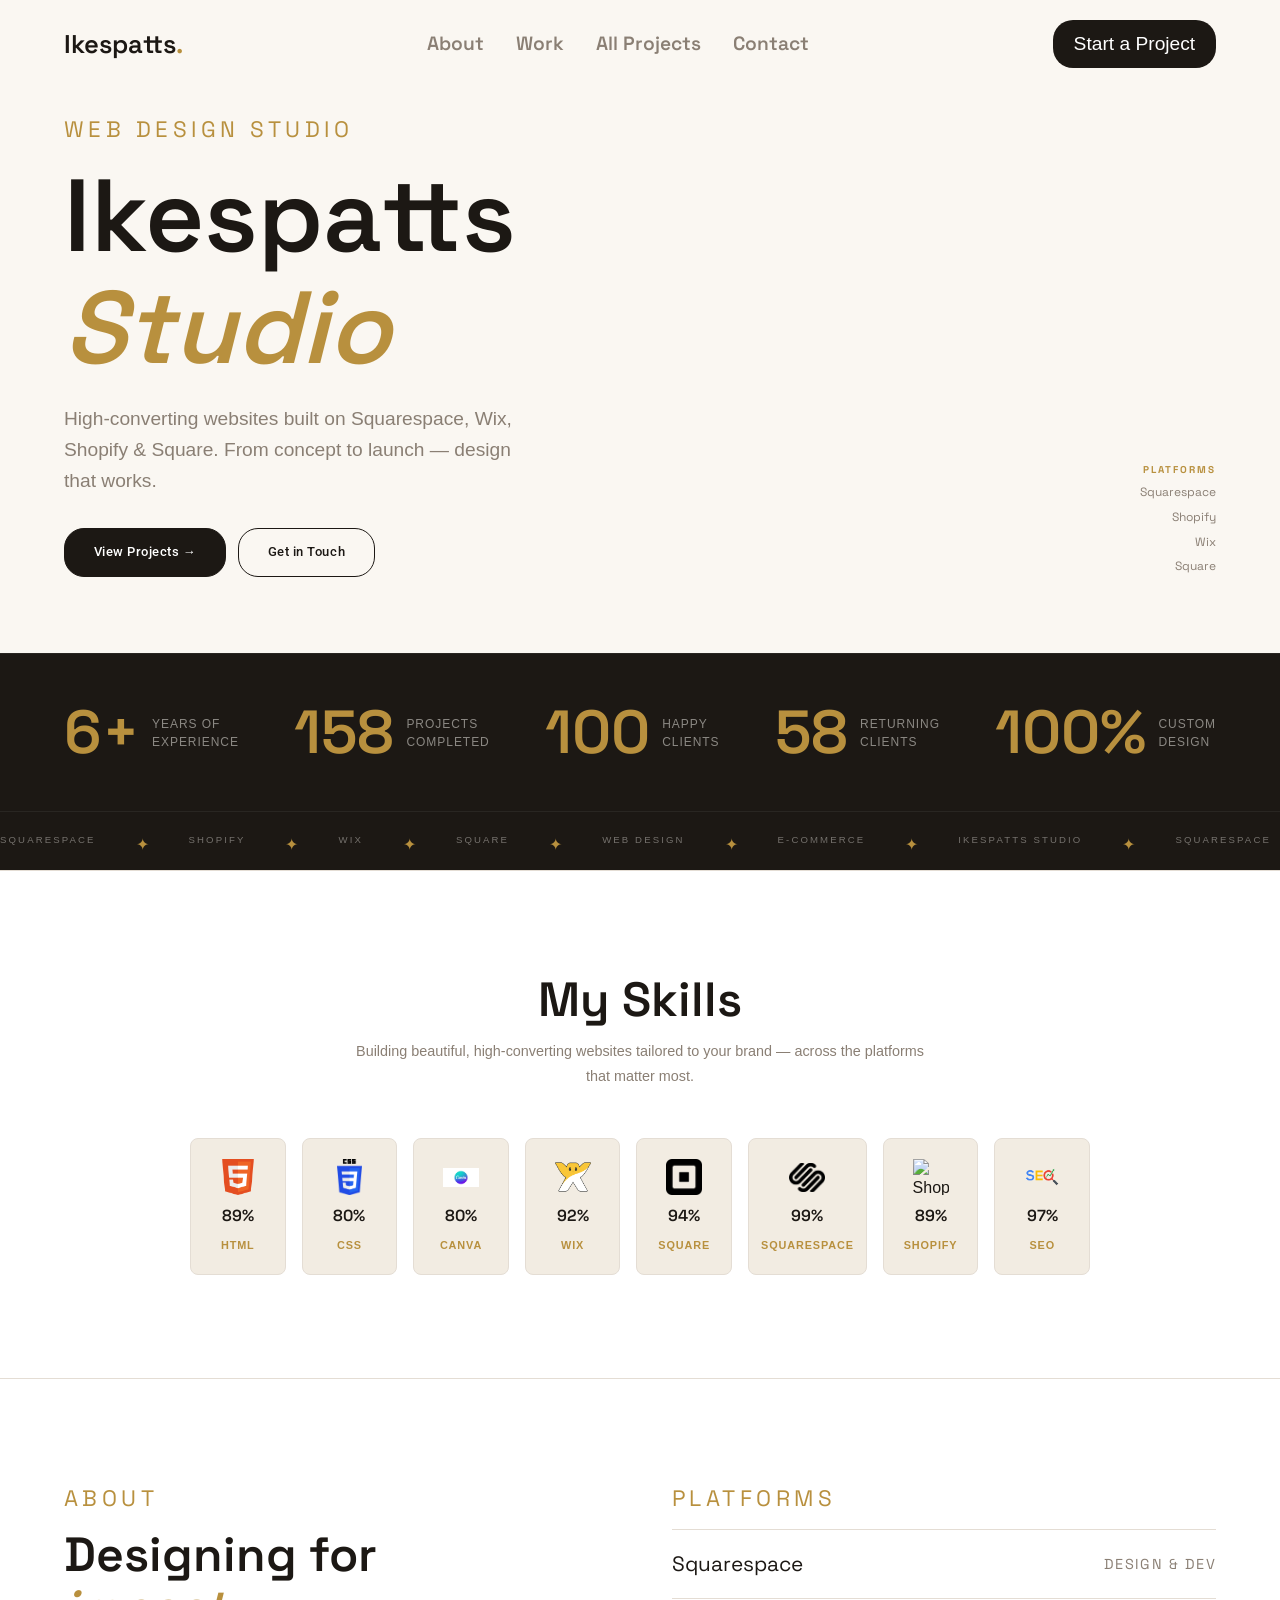
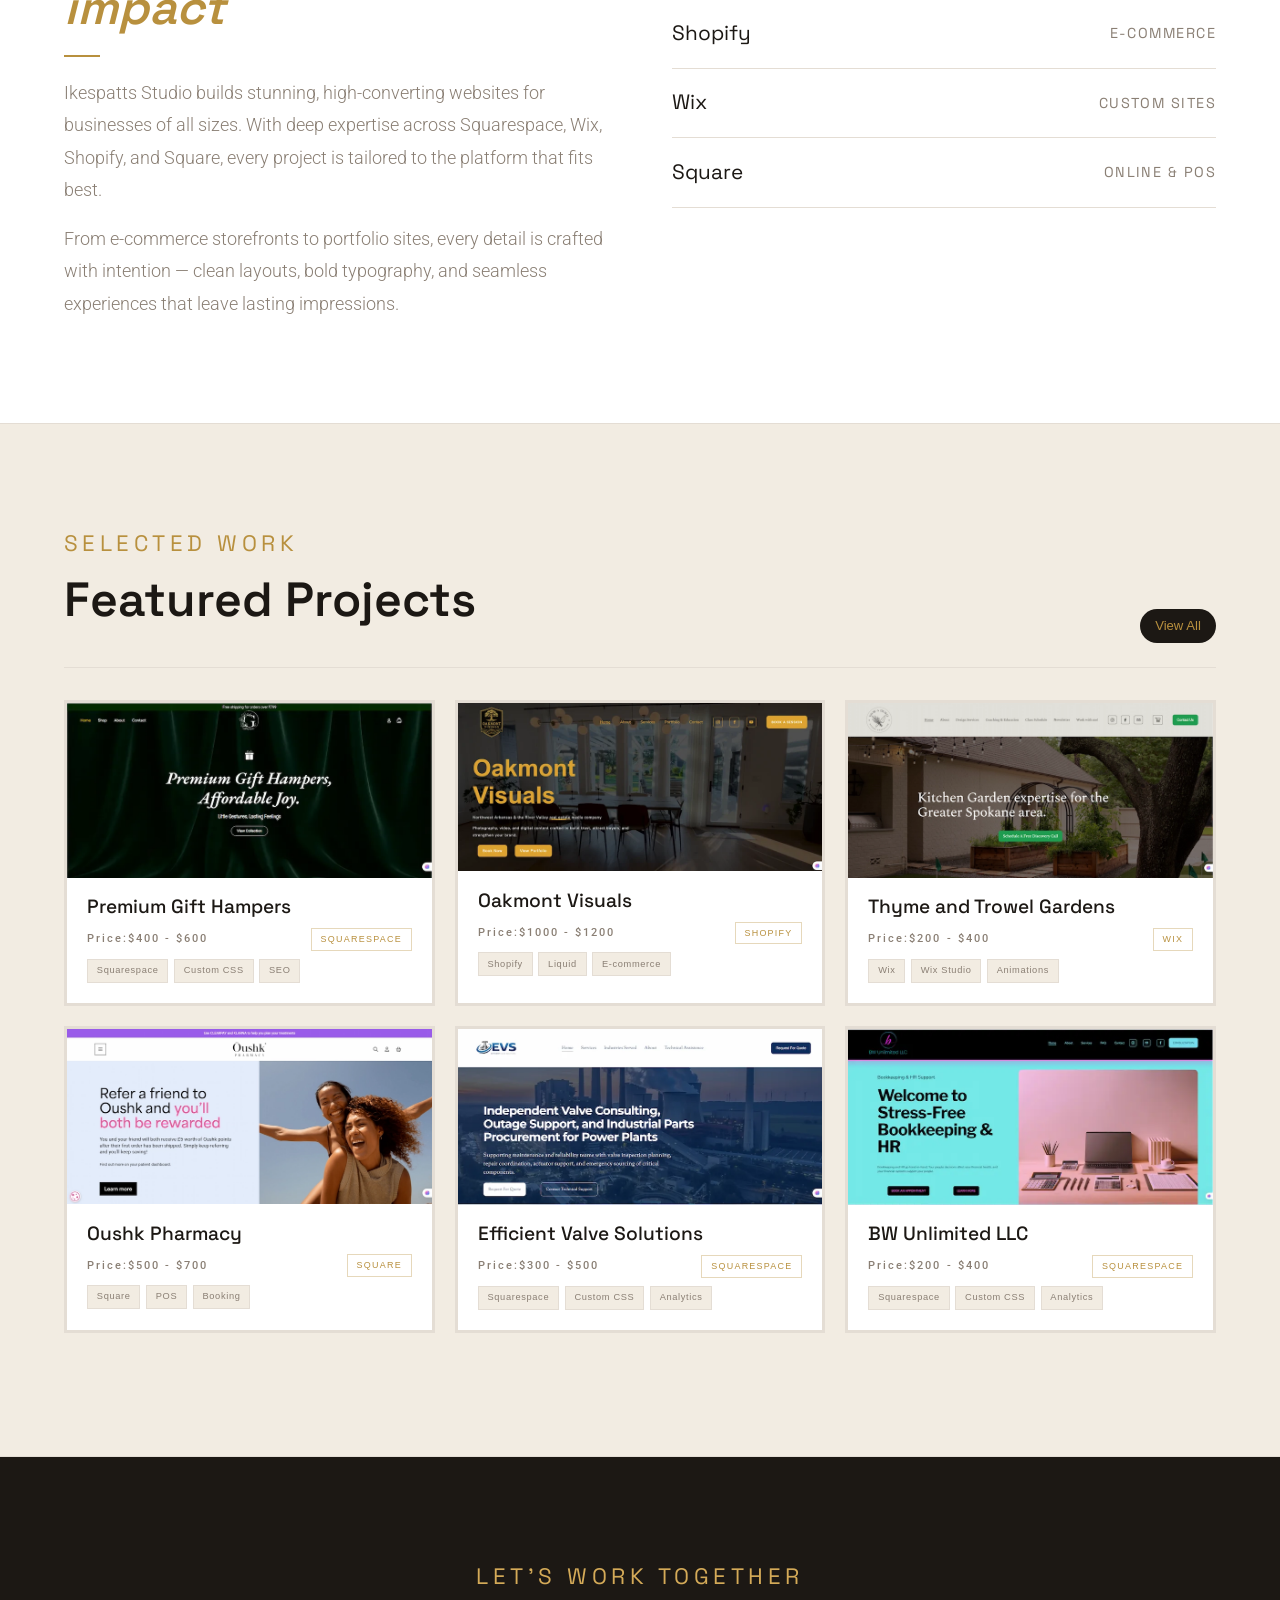
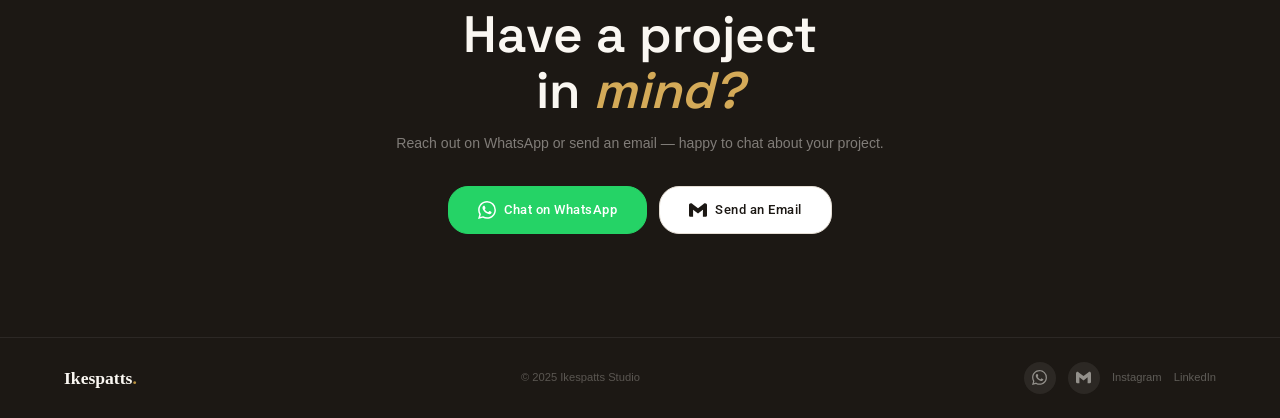
==== commit 2d303262: "commit changes" ====
--- a/index.html
+++ b/index.html
@@ -130,19 +130,16 @@
 
   <div class="skills-grid">
 <div class="skill-card">
-      <!-- ★ Replace src with your actual logo file e.g. images/squarespace.png -->
       <img src="images/HTML.png" alt="html" class="skill-logo" />
       <span class="skill-percent">89%</span>
       <span class="skill-name">HTML</span>
     </div>
     <div class="skill-card">
-      <!-- ★ Replace src with your actual logo file e.g. images/squarespace.png -->
       <img src="images/CSS.png" alt="CSS" class="skill-logo" />
       <span class="skill-percent">80%</span>
       <span class="skill-name">CSS</span>
     </div>
     <div class="skill-card">
-      <!-- ★ Replace src with your actual logo file e.g. images/squarespace.png -->
       <img src="images/canva.png" alt="Canva" class="skill-logo" />
       <span class="skill-percent">80%</span>
       <span class="skill-name">Canva</span>
--- a/style.css
+++ b/style.css
@@ -237,12 +237,9 @@
 
 /* Mobile nav drawer */
 .nav-drawer {
-  display: none;
+    display: none;
   position: fixed;
-  top: 0;
-  left: 0;
-  right: 0;
-  bottom: 0;
+  top: 0; left: 0; right: 0; bottom: 0;
   background: var(--cream);
   z-index: 190;
   flex-direction: column;
@@ -271,6 +268,8 @@
   font-size: 1.8rem;
   color: var(--dark);
   line-height: 1;
+  cursor: pointer;
+  z-index: 10;
 }
 
 /* ---- HERO ---- */
@@ -321,14 +320,14 @@
 }
 .hero-platforms strong {
   font-size: 0.62rem;
-    font-family: "Space Grotesk", sans-serif;
+  font-family: "Space Grotesk", sans-serif;
   letter-spacing: 0.2em;
   text-transform: uppercase;
   color: var(--gold);
 }
 .hero-platforms span {
   font-size: 0.75rem;
-    font-family: "Space Grotesk", sans-serif;
+  font-family: "Space Grotesk", sans-serif;
 
   color: var(--muted);
 }
@@ -341,8 +340,8 @@
   gap: 1.5rem;
   padding: 3rem var(--pad-x);
   background: var(--dark);
-  border-top: 1px solid rgba(255,255,255,0.06);
-  border-bottom: 1px solid rgba(255,255,255,0.06);
+  border-top: 1px solid rgba(255, 255, 255, 0.06);
+  border-bottom: 1px solid rgba(255, 255, 255, 0.06);
 }
 
 .stat-item {
@@ -362,7 +361,7 @@
 
 .stat-label {
   font-size: 0.75rem;
-  color: rgba(250,247,242,0.5);
+  color: rgba(250, 247, 242, 0.5);
   line-height: 1.5;
   font-weight: 300;
   text-transform: uppercase;
@@ -425,55 +424,65 @@
 
 .skills-grid {
   display: grid;
-  grid-template-columns: repeat(6, 1fr);
-  gap: 1.25rem;
+  grid-template-columns: repeat(8, 1fr);
+  gap: 1rem;
+  max-width: 900px;
+  margin: 0 auto;
 }
 
 .skill-card {
   background: var(--cream-dark);
   border: 1px solid var(--border);
   border-radius: 8px;
-  padding: 2rem 1rem 1.5rem;
+  padding: 1.25rem 0.75rem;
   display: flex;
   flex-direction: column;
   align-items: center;
-  gap: 0.75rem;
-  transition: border-color 0.2s, box-shadow 0.2s, transform 0.2s;
+  gap: 0.5rem;
+  transition:
+    border-color 0.2s,
+    box-shadow 0.2s,
+    transform 0.2s;
 }
 .skill-card:hover {
-  border-color: rgba(184,144,62,0.4);
-  box-shadow: 0 4px 20px rgba(184,144,62,0.1);
+  border-color: rgba(184, 144, 62, 0.4);
+  box-shadow: 0 4px 20px rgba(184, 144, 62, 0.1);
   transform: translateY(-4px);
 }
 
 .skill-logo {
-  width: 56px;
-  height: 56px;
+  width: 36px;
+  height: 36px;
   object-fit: contain;
 }
 
 .skill-percent {
-  font-family: 'Cormorant Garamond', serif;
-  font-size: 1.3rem;
+  font-family: "Space Grotesk", serif;
+  font-size: 1rem;
   font-weight: 600;
   color: var(--dark);
 }
 
 .skill-name {
-  font-size: 0.7rem;
-  letter-spacing: 0.1em;
+  font-size: 0.68rem;
+  letter-spacing: 0.08em;
   text-transform: uppercase;
   color: var(--gold);
-  font-weight: 500;
+  font-weight: 600;
+  text-align: center;
 }
 
 /* Responsive */
 @media (max-width: 960px) {
-  .skills-grid { grid-template-columns: repeat(3, 1fr); }
+  .skills-grid {
+    grid-template-columns: repeat(3, 1fr);
+  }
 }
 
 @media (max-width: 580px) {
-  .skills-grid { grid-template-columns: repeat(2, 1fr); }
+  .skills-grid {
+    grid-template-columns: repeat(2, 1fr);
+  }
 }
 /* ---- ABOUT ---- */
 .about-section {
@@ -518,9 +527,9 @@
 .platform-row:hover .p-name {
   color: var(--gold);
 }
-.eyebrow{
-    font-family: "Space Grotesk", sans-serif;
-font-size:1.4rem ;
+.eyebrow {
+  font-family: "Space Grotesk", sans-serif;
+  font-size: 1.4rem;
 }
 .p-name {
   font-family: "Space Grotesk", sans-serif;
@@ -953,7 +962,9 @@
   .nav-toggle {
     display: flex;
   }
-
+  /* .hero{
+  margin-top: -300px;
+} */
   .hero-platforms {
     display: none;
   }
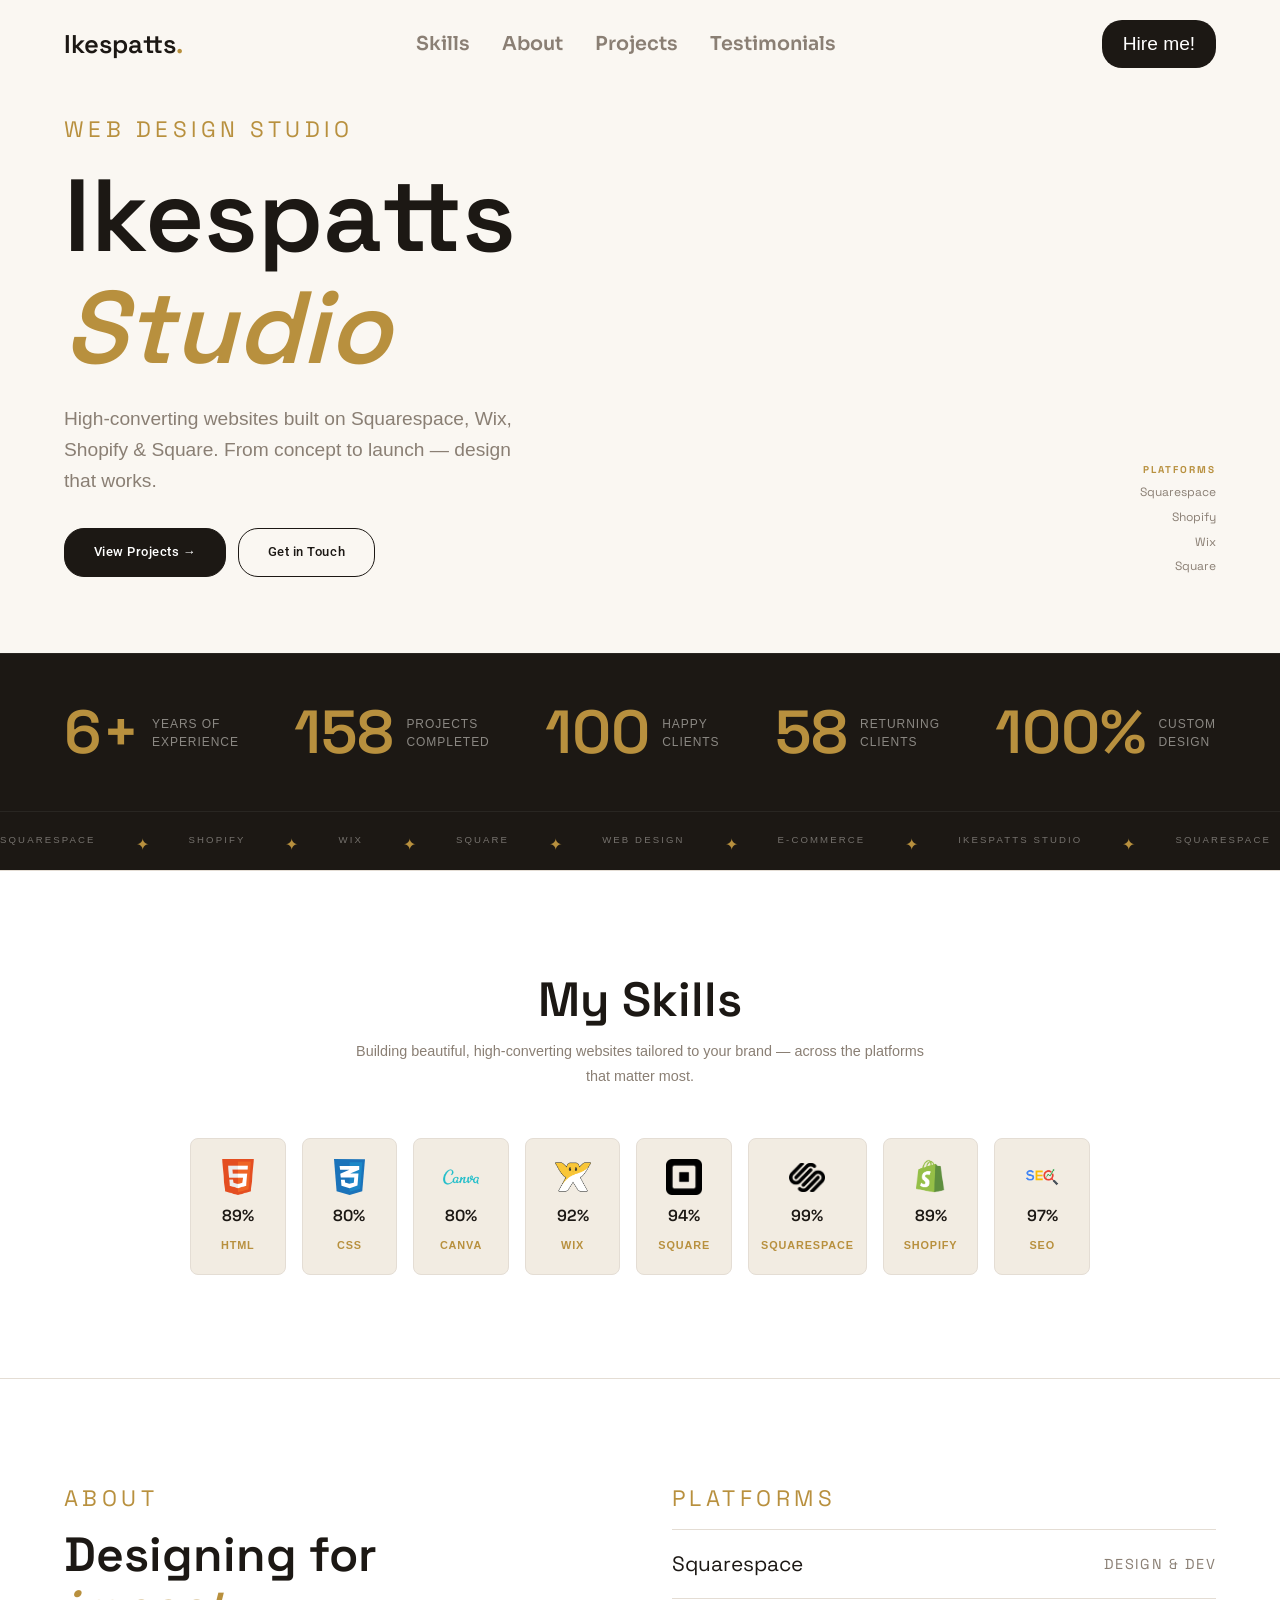
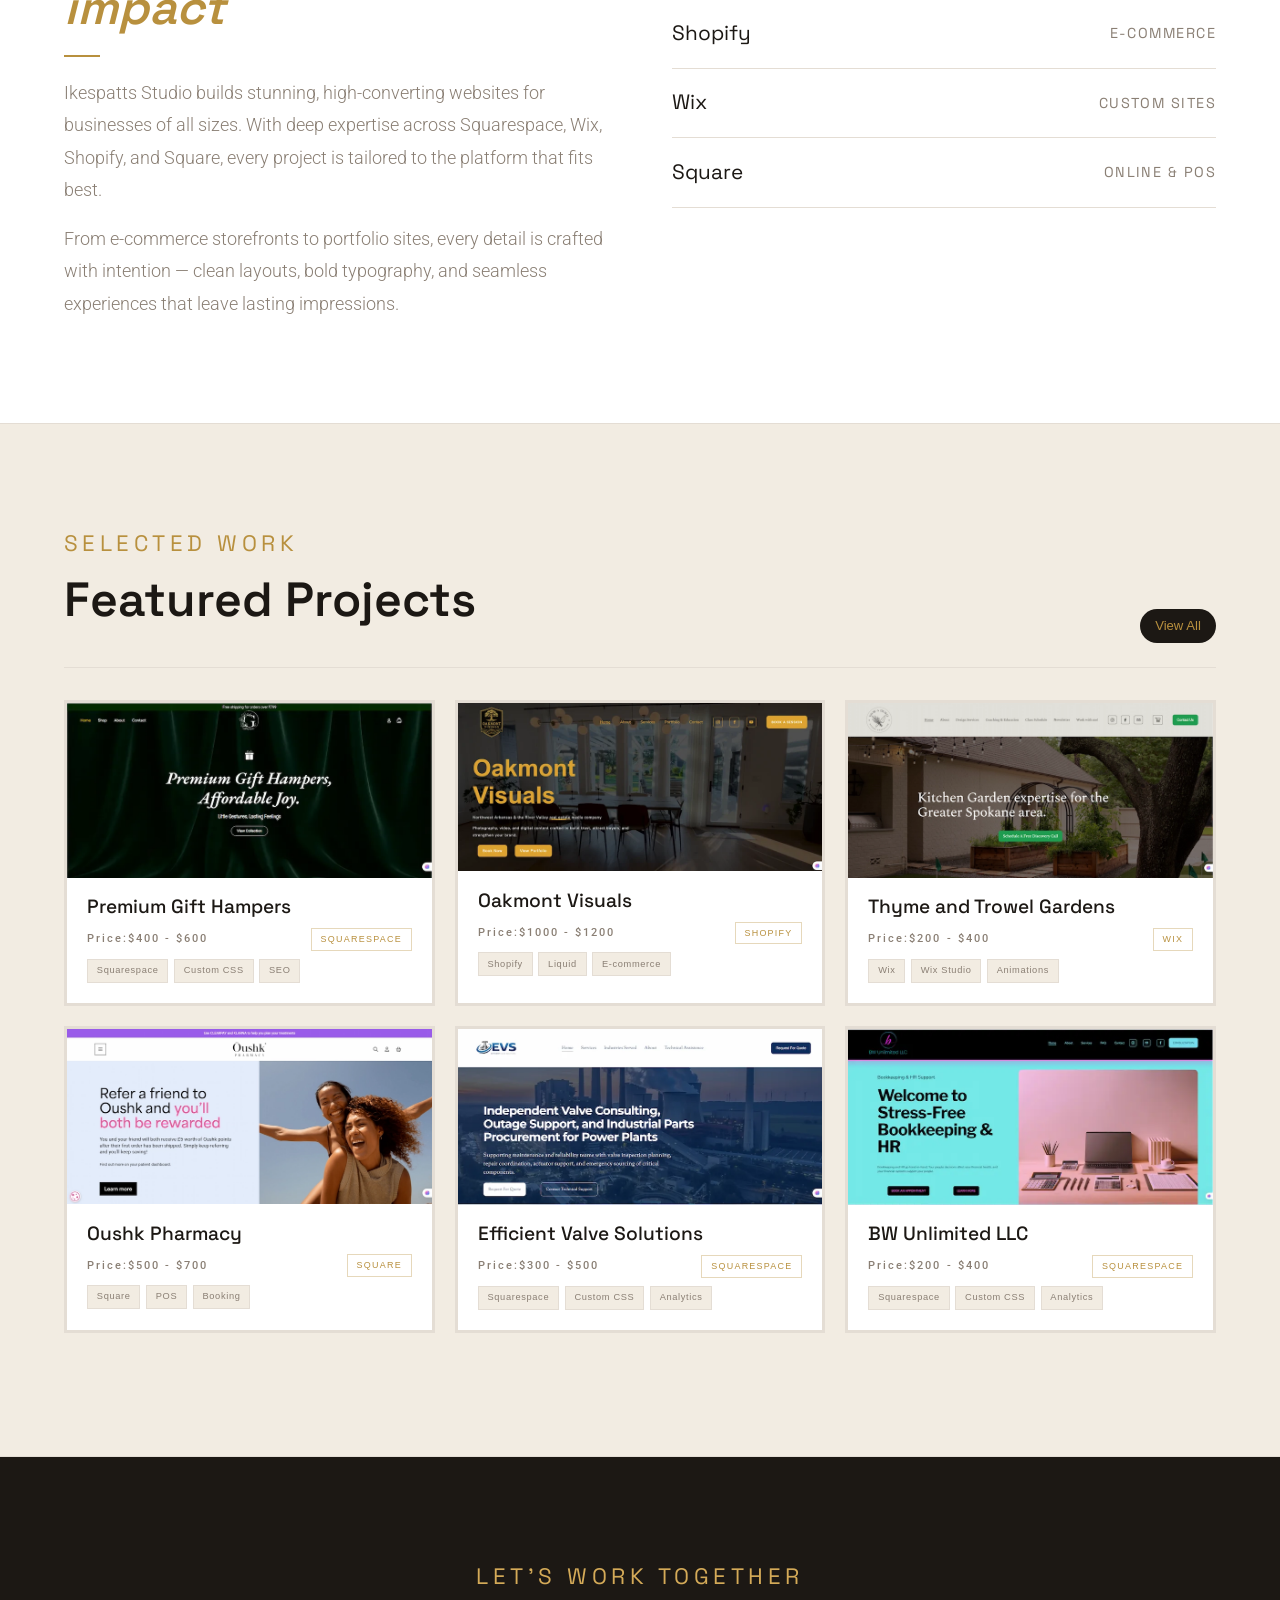
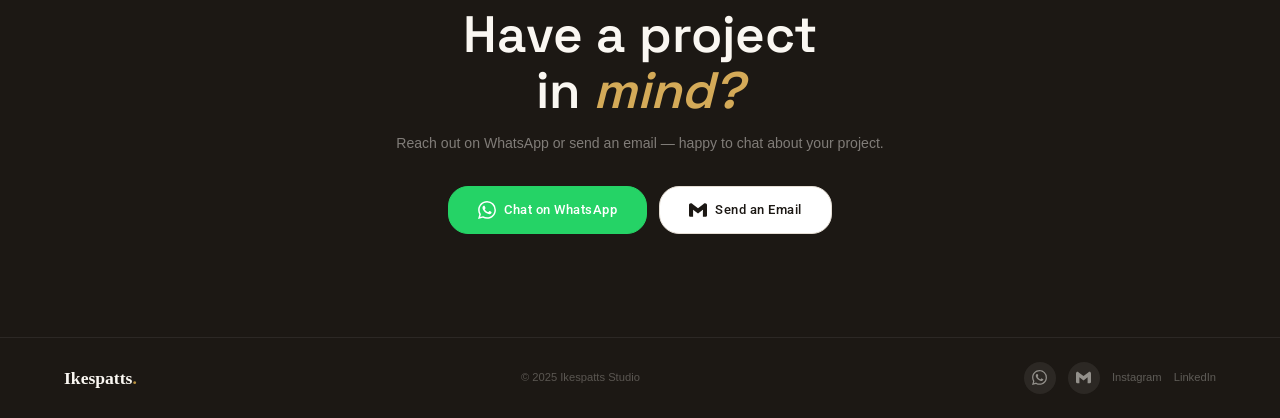
==== commit c1912e7f: "commit changes" ====
--- a/index.html
+++ b/index.html
@@ -4,24 +4,23 @@
     <meta charset="UTF-8" />
     <meta name="viewport" content="width=device-width, initial-scale=1.0" />
     <title>Ikespatts Studio — Web Design</title>
-    <link rel="preconnect" href="https://fonts.googleapis.com" />
-    <link rel="preconnect" href="https://fonts.gstatic.com" crossorigin />
-    <link
-      href="https://fonts.googleapis.com/css2?family=Roboto:ital,wght@0,100..900;1,100..900&family=Space+Grotesk:wght@300..700&display=swap"
-      rel="stylesheet"
-    />
+   <link rel="preconnect" href="https://fonts.googleapis.com">
+<link rel="preconnect" href="https://fonts.gstatic.com" crossorigin>
+<link href="https://fonts.googleapis.com/css2?family=Roboto:ital,wght@0,100..900;1,100..900&family=Sora:wght@100..800&family=Space+Grotesk:wght@300..700&display=swap" rel="stylesheet">
     <link rel="stylesheet" href="style.css" />
   </head>
   <body>
     <!-- ======= MOBILE NAV DRAWER ======= -->
     <div class="nav-drawer" id="navDrawer">
       <button class="nav-drawer-close" id="navClose" aria-label="Close menu">
-        ✕
+        ✕ 
       </button>
+      <a href="#skills" onclick="closeDrawer()">Skills</a>
       <a href="#about" onclick="closeDrawer()">About</a>
-      <a href="#selected-work" onclick="closeDrawer()">Work</a>
-      <a href="projects.html" onclick="closeDrawer()">All Projects</a>
-      <a href="#contact" onclick="closeDrawer()">Contact</a>
+      <a href="#selected-work" onclick="closeDrawer()">Projects</a>
+      <a href="#testimonials" onclick="closeDrawer()">Testimonials</a>
+      <a href="https://www.fiverr.com/ikeadepelumi" target="_blank" onclick="closeDrawer()">Hire me!</a>
+
     </div>
 
     <!-- ======= NAVBAR ======= -->
@@ -29,13 +28,16 @@
       <a href="index.html" class="nav-logo">Ikespatts<span>.</span></a>
 
       <ul class="nav-links">
+        <li><a href="#skills">Skills</a></li>
         <li><a href="#about">About</a></li>
-        <li><a href="#selected-work">Work</a></li>
-        <li><a href="projects.html">All Projects</a></li>
-        <li><a href="#contact">Contact</a></li>
+        <li><a href="#selected-work">Projects</a></li>
+        <li><a href="#testimonials">Testimonials</a></li>
+
+        <li><a href="projects.html"></a></li>
+        <!-- <li><a href="#contact">Contact</a></li> -->
       </ul>
 
-      <a href="#contact" class="nav-cta">Start a Project</a>
+      <a href="https://www.fiverr.com/ikeadepelumi" target="_blank" class="nav-cta">Hire me!</a>
 
       <button class="nav-toggle" id="navToggle" aria-label="Open menu">
         <span></span><span></span><span></span>
@@ -122,7 +124,7 @@
       </div>
     </div>
 <!-- ======= SKILLS ======= -->
-<section class="skills-section">
+<section id="skills" class="skills-section">
   <div class="skills-header">
     <h2 class="skills-title">My Skills</h2>
     <p class="skills-sub">Building beautiful, high-converting websites tailored to your brand — across the platforms that matter most.</p>
@@ -135,12 +137,12 @@
       <span class="skill-name">HTML</span>
     </div>
     <div class="skill-card">
-      <img src="images/CSS.png" alt="CSS" class="skill-logo" />
+      <img src="images/css.svg" alt="CSS" class="skill-logo" />
       <span class="skill-percent">80%</span>
       <span class="skill-name">CSS</span>
     </div>
     <div class="skill-card">
-      <img src="images/canva.png" alt="Canva" class="skill-logo" />
+      <img src="images/canva 2.png" alt="Canva" class="skill-logo" />
       <span class="skill-percent">80%</span>
       <span class="skill-name">Canva</span>
     </div>
@@ -164,7 +166,7 @@
     </div>
 
     <div class="skill-card">
-      <img src="images/shopify logo.png" alt="Shopify" class="skill-logo" />
+      <img src="images/Shopify_logo.png" alt="Shopify" class="skill-logo" />
       <span class="skill-percent">89%</span>
       <span class="skill-name">Shopify</span>
     </div>
--- a/style.css
+++ b/style.css
@@ -190,7 +190,7 @@
 
 .nav-links a {
   font-size: 1.2rem;
-  font-family: "Space Grotesk", sans-serif;
+  font-family: "Sora", sans-serif;
   font-weight: 600;
   color: var(--muted);
   text-decoration: none;
@@ -220,7 +220,7 @@
 .nav-toggle {
   display: none;
   flex-direction: column;
-  gap: 5px;
+  gap: 3px;
   background: none;
   border: none;
   padding: 4px;
@@ -245,14 +245,15 @@
   flex-direction: column;
   align-items: center;
   justify-content: center;
-  gap: 2rem;
+  gap: 0.2rem;
 }
 .nav-drawer.open {
   display: flex;
 }
 .nav-drawer a {
-  font-family: "Space Grotesk", sans-serif;
-  font-size: 2rem;
+  font-family: "Sora", sans-serif;
+    font-weight: 500;
+  font-size: 1.8rem;
   color: var(--dark);
   text-decoration: none;
 }
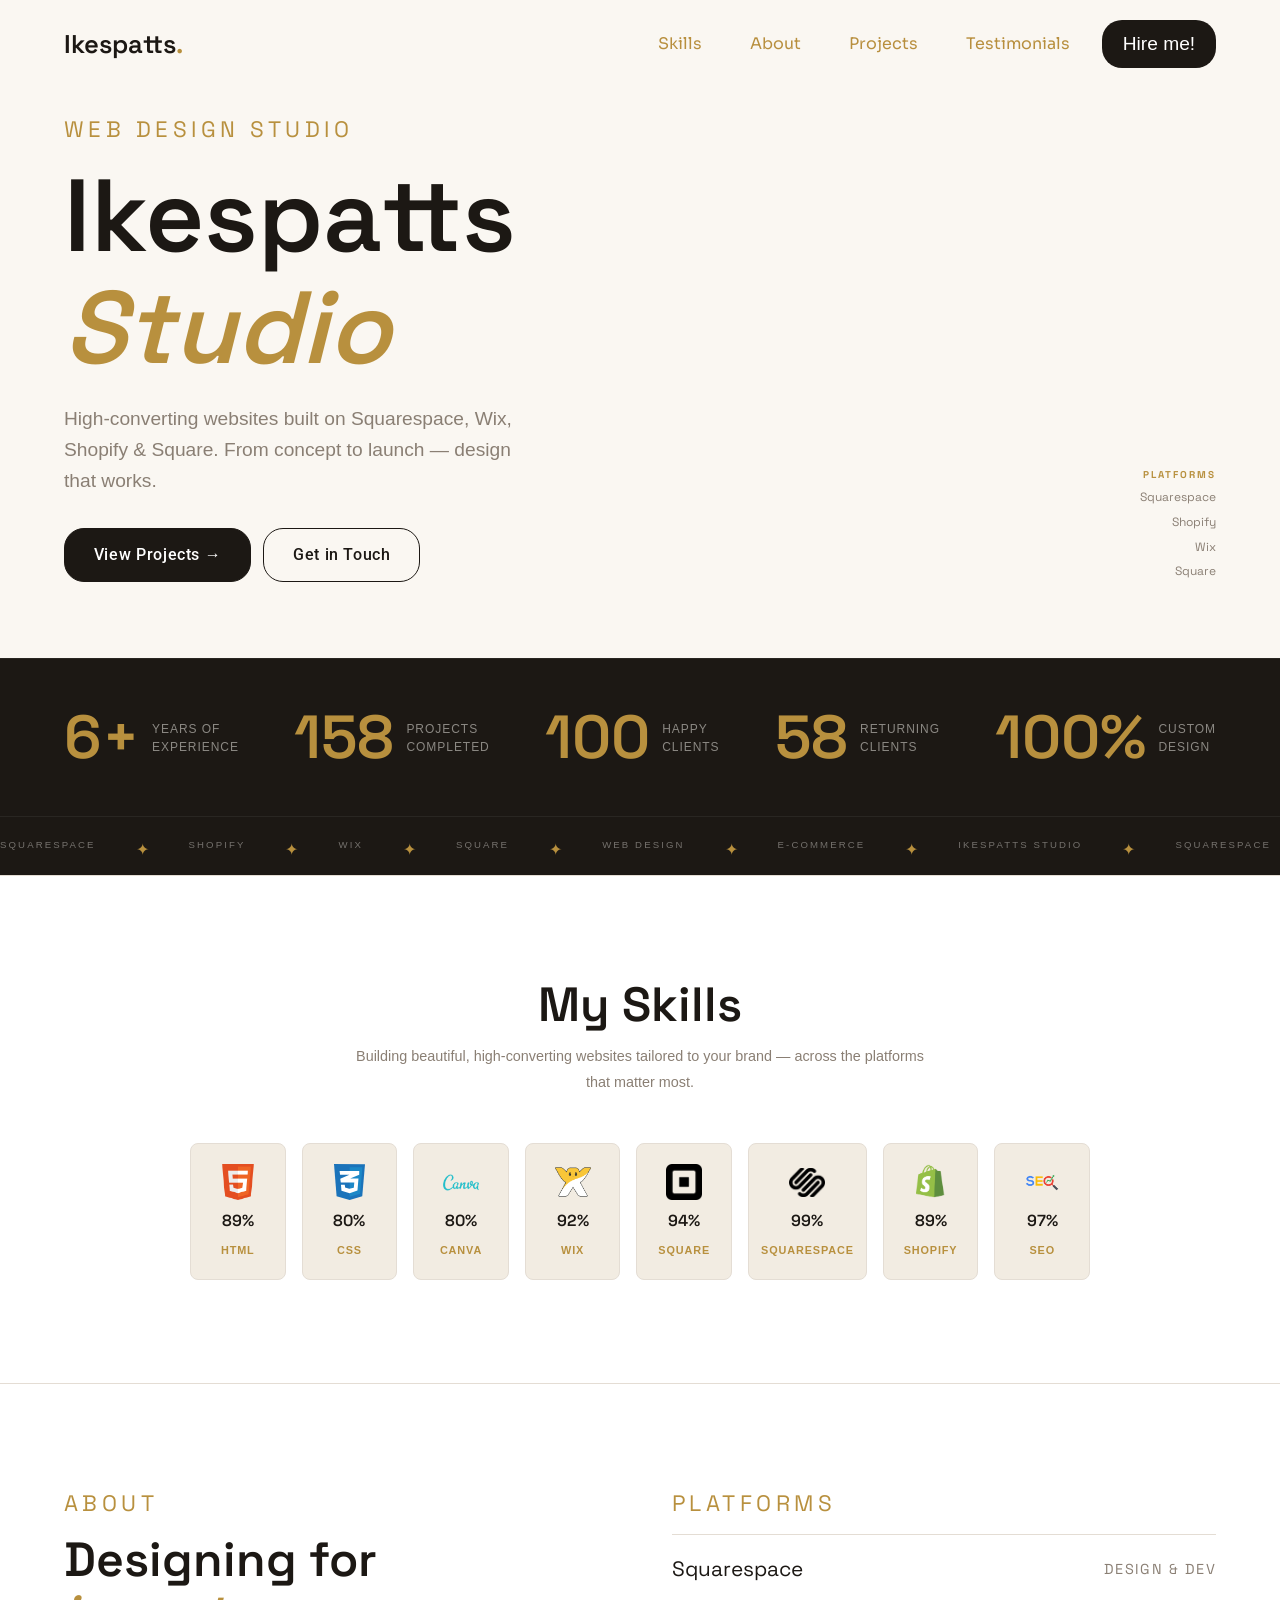
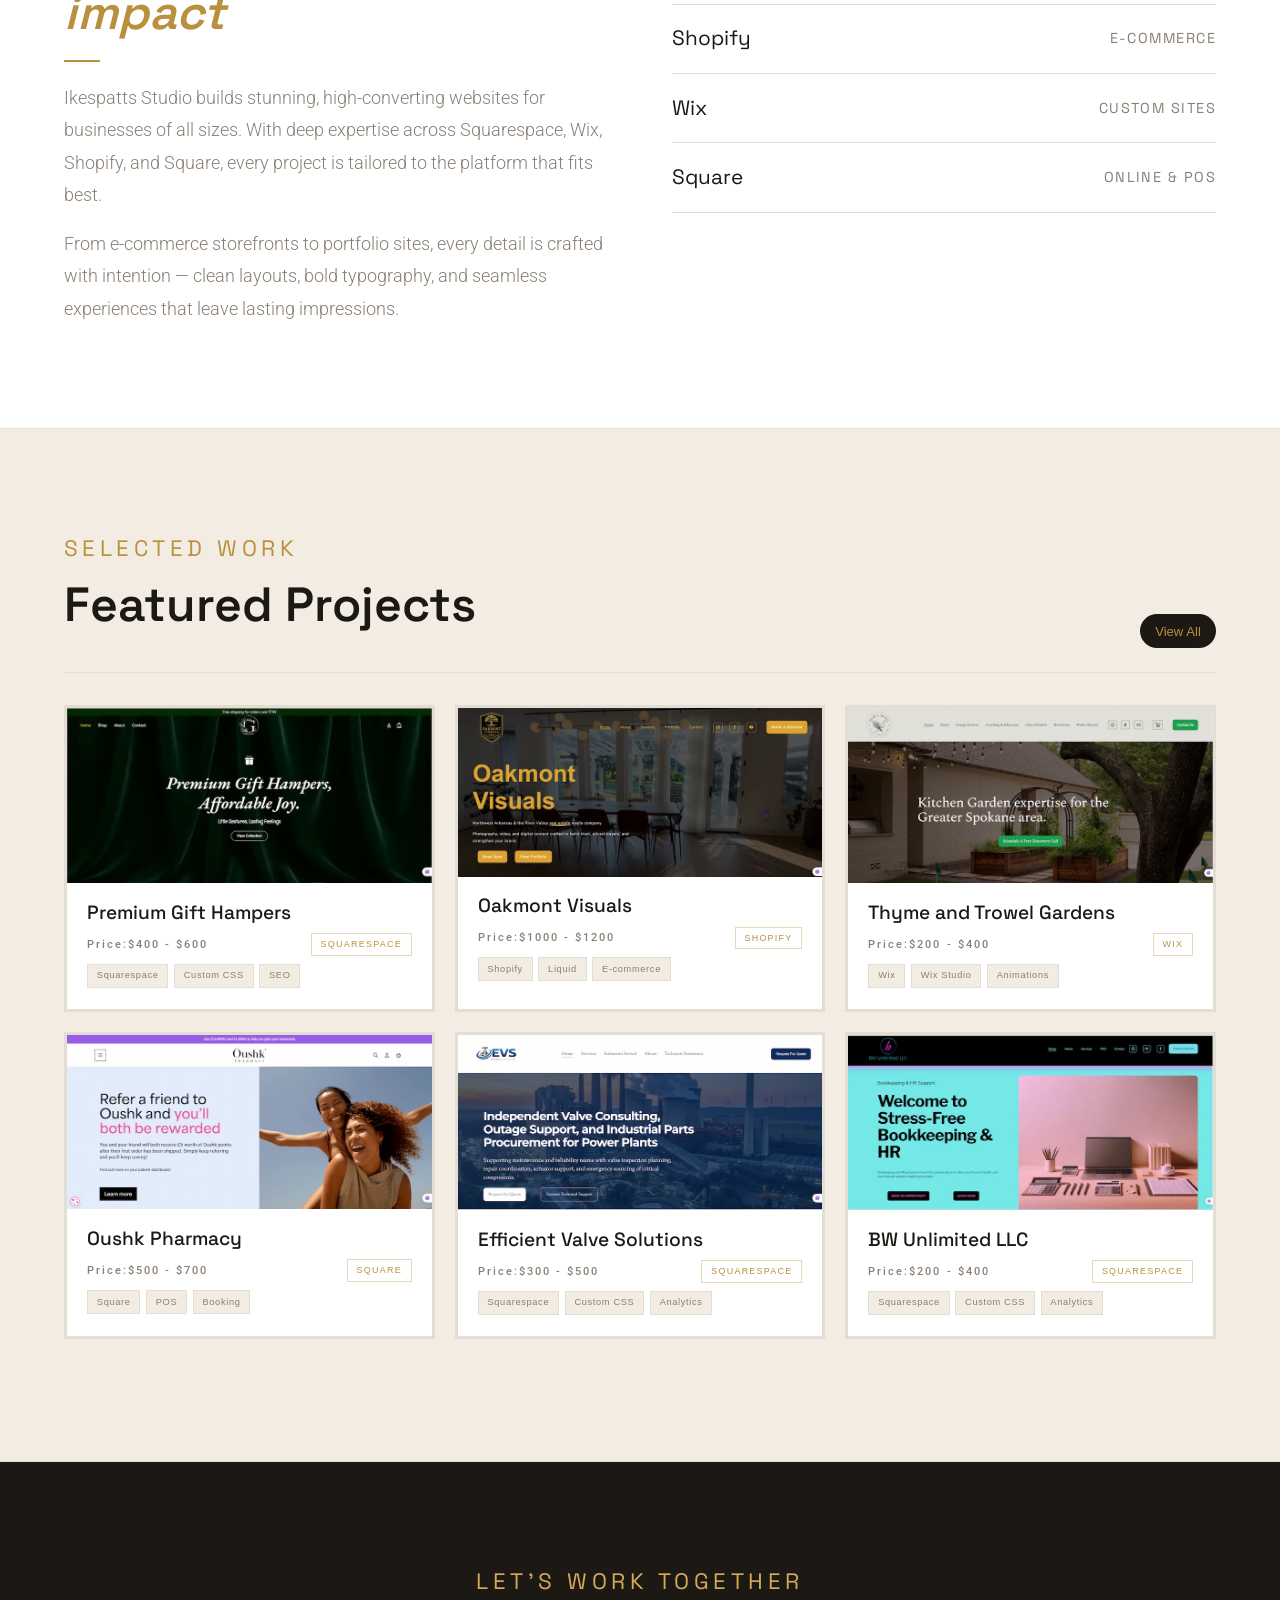
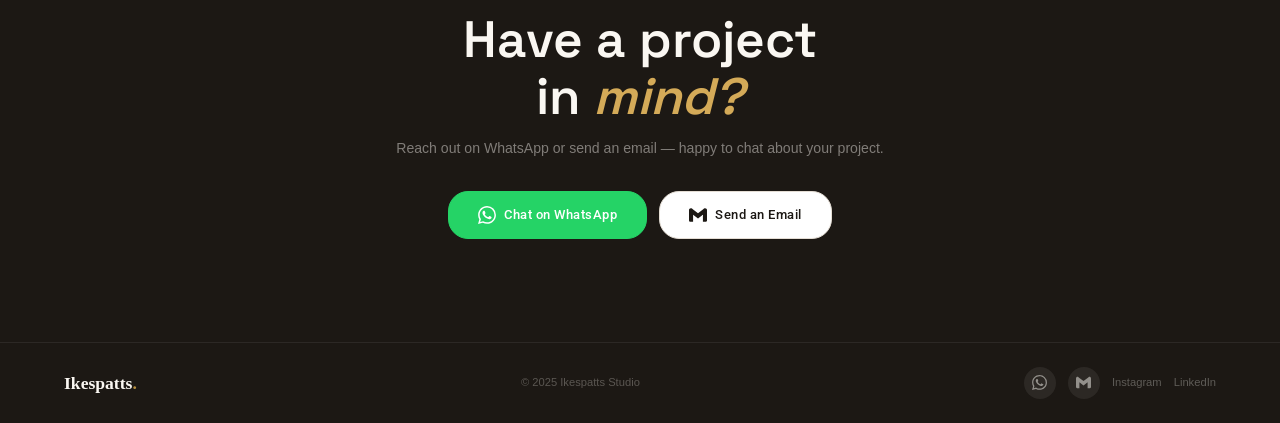
==== commit ebcd5b6d: "update changes" ====
--- a/index.html
+++ b/index.html
@@ -12,29 +12,25 @@
   <body>
     <!-- ======= MOBILE NAV DRAWER ======= -->
     <div class="nav-drawer" id="navDrawer">
-      <button class="nav-drawer-close" id="navClose" aria-label="Close menu">
-        ✕ 
-      </button>
+      <button class="nav-drawer-close" id="navClose" aria-label="Close menu"> <span></span>
+  <span></span></button>
       <a href="#skills" onclick="closeDrawer()">Skills</a>
       <a href="#about" onclick="closeDrawer()">About</a>
       <a href="#selected-work" onclick="closeDrawer()">Projects</a>
       <a href="#testimonials" onclick="closeDrawer()">Testimonials</a>
       <a href="https://www.fiverr.com/ikeadepelumi" target="_blank" onclick="closeDrawer()">Hire me!</a>
-
     </div>
 
     <!-- ======= NAVBAR ======= -->
     <nav class="navbar" id="navbar">
       <a href="index.html" class="nav-logo">Ikespatts<span>.</span></a>
 
-      <ul class="nav-links">
+<div class=nav-right>
+ <ul class="nav-links">
         <li><a href="#skills">Skills</a></li>
         <li><a href="#about">About</a></li>
         <li><a href="#selected-work">Projects</a></li>
         <li><a href="#testimonials">Testimonials</a></li>
-
-        <li><a href="projects.html"></a></li>
-        <!-- <li><a href="#contact">Contact</a></li> -->
       </ul>
 
       <a href="https://www.fiverr.com/ikeadepelumi" target="_blank" class="nav-cta">Hire me!</a>
@@ -42,6 +38,9 @@
       <button class="nav-toggle" id="navToggle" aria-label="Open menu">
         <span></span><span></span><span></span>
       </button>
+</div>
+
+     
     </nav>
 
     <!-- ======= HERO ======= -->
--- a/style.css
+++ b/style.css
@@ -146,21 +146,20 @@
 /* ---- NAVBAR ---- */
 .navbar {
   position: fixed;
-  top: 0;
-  left: 0;
-  right: 0;
-  z-index: 200;
+  top: 0; left: 0; right: 0;
+  z-index: 100;
   display: flex;
   align-items: center;
   justify-content: space-between;
   padding: 1.25rem var(--pad-x);
-  transition:
-    background 0.3s,
-    border-color 0.3s,
-    padding 0.3s;
+  transition: background 0.3s, border-color 0.3s, padding 0.3s;
   border-bottom: 1px solid transparent;
 }
-
+.nav-right {
+  display: flex;
+  align-items: center;
+  gap: 2rem;
+}
 .navbar.scrolled,
 .navbar.always {
   background: rgba(250, 247, 242, 0.97);
@@ -184,15 +183,15 @@
 
 .nav-links {
   display: flex;
-  gap: 2rem;
+  gap: 3rem;
   list-style: none;
 }
 
 .nav-links a {
-  font-size: 1.2rem;
+  font-size: 1rem;
   font-family: "Sora", sans-serif;
-  font-weight: 600;
-  color: var(--muted);
+  font-weight: 400;
+  color: #b88f3e;
   text-decoration: none;
   transition: color 0.2s;
 }
@@ -237,11 +236,11 @@
 
 /* Mobile nav drawer */
 .nav-drawer {
-    display: none;
+  display: none;
   position: fixed;
   top: 0; left: 0; right: 0; bottom: 0;
   background: var(--cream);
-  z-index: 190;
+  z-index: 300;
   flex-direction: column;
   align-items: center;
   justify-content: center;
@@ -252,8 +251,8 @@
 }
 .nav-drawer a {
   font-family: "Sora", sans-serif;
-    font-weight: 500;
-  font-size: 1.8rem;
+  font-weight: 500;
+  font-size: 1.4rem;
   color: var(--dark);
   text-decoration: none;
 }
@@ -261,18 +260,30 @@
   color: var(--gold);
 }
 .nav-drawer-close {
-  position: absolute;
+   position: absolute;
   top: 1.5rem;
   right: var(--pad-x);
+  width: 42px;
+  height: 42px;
   background: none;
   border: none;
-  font-size: 1.8rem;
-  color: var(--dark);
-  line-height: 1;
   cursor: pointer;
+  display: flex;
+  align-items: center;
+  justify-content: center;
   z-index: 10;
 }
-
+.nav-drawer-close span {
+  position: absolute;
+  width: 24px;
+  height: 2px;
+  background: var(--dark);
+  border-radius: 2px;
+  transition: background 0.2s;
+}
+.nav-drawer-close span:first-child { transform: rotate(45deg); }
+.nav-drawer-close span:last-child  { transform: rotate(-45deg); }
+.nav-drawer-close:hover span { background: var(--gold); }
 /* ---- HERO ---- */
 .hero {
   min-height: 60svh;
@@ -309,7 +320,9 @@
   flex-wrap: wrap;
   gap: 0.75rem;
 }
-
+.hero-btns a{
+  font-size: 1rem;
+}
 .hero-platforms {
   position: absolute;
   right: var(--pad-x);
@@ -956,16 +969,20 @@
 
 /* Tablet — 2-col cards */
 @media (max-width: 960px) {
-  .nav-links,
+   section[id],
+  div[id] {
+    scroll-margin-top: 70px;
+  }
+  .nav-links{
+    display:none;
+  }
   .nav-cta {
-    display: none;
+    display: flex;
   }
   .nav-toggle {
     display: flex;
   }
-  /* .hero{
-  margin-top: -300px;
-} */
+ 
   .hero-platforms {
     display: none;
   }
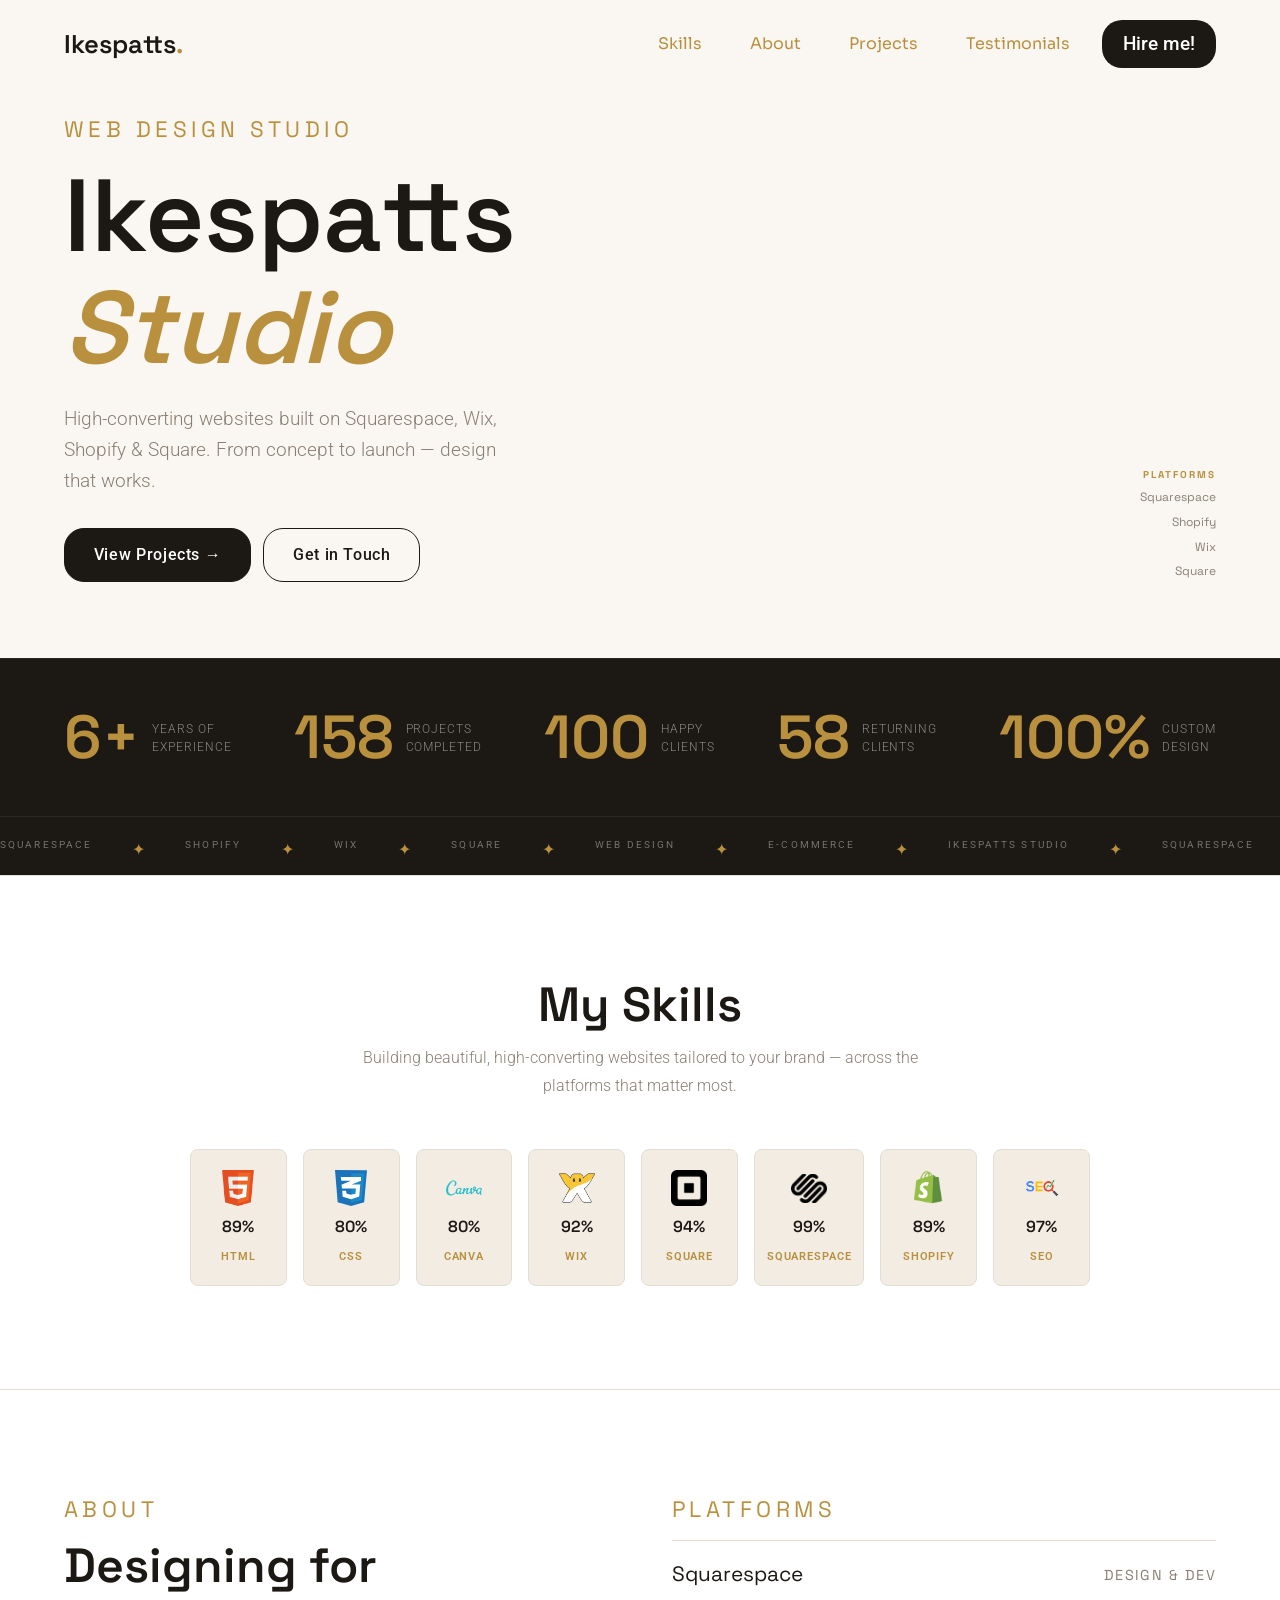
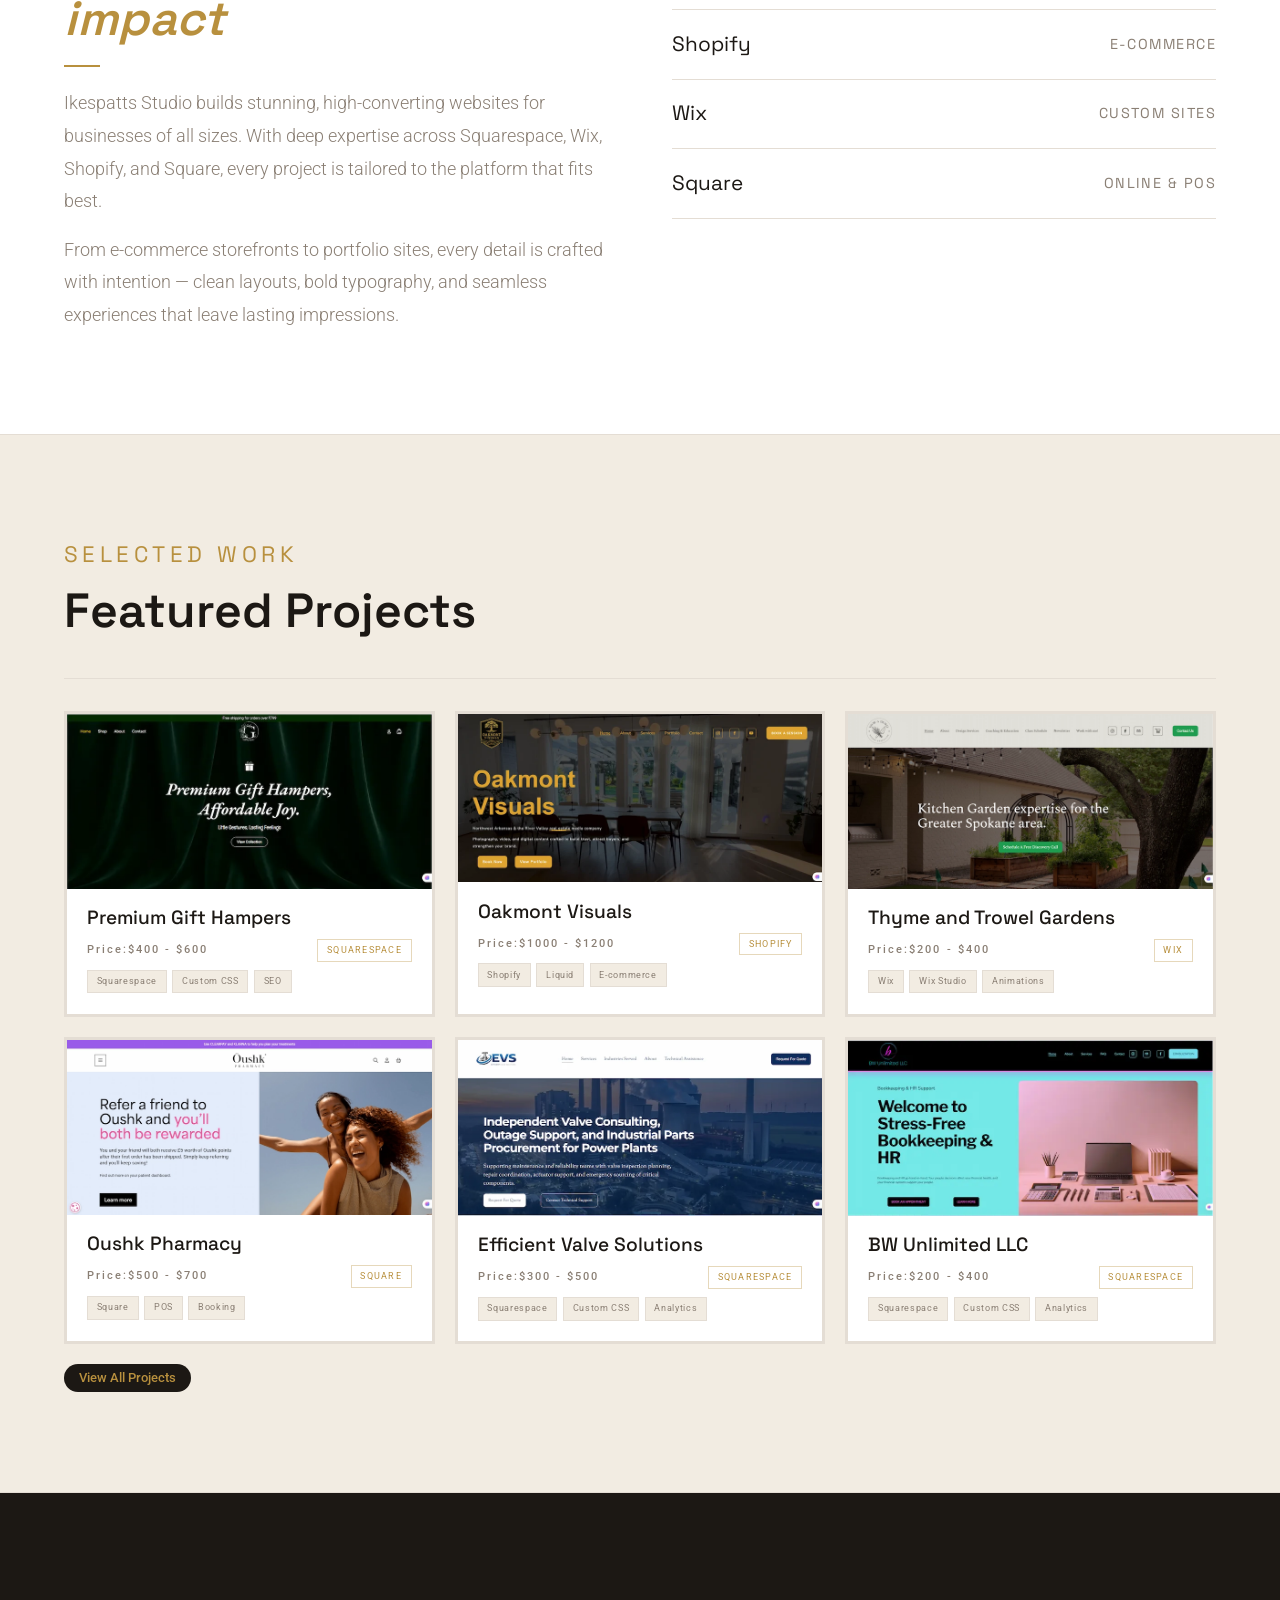
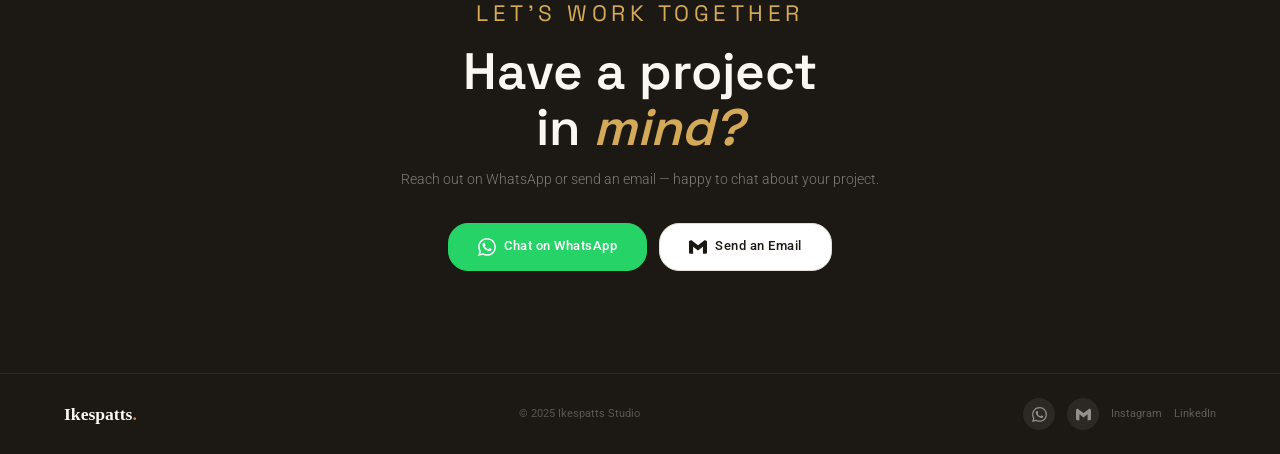
==== commit 3631c9ae: "add recent changes" ====
--- a/index.html
+++ b/index.html
@@ -84,7 +84,7 @@
     <h1 class="stat-num">58</h1>
     <p class="stat-label">Returning<br/>Clients</p>
   </div>
-  <div class="stat-item">
+  <div class="stat-item" id="custom-div">
     <h1 class="stat-num">100%</h1>
     <p class="stat-label">Custom<br/>Design</p>
   </div>
@@ -229,7 +229,6 @@
           <span class="eyebrow">Selected Work</span>
           <h2 class="section-heading">Featured Projects</h2>
         </div>
-        <a href="projects.html" class="view-all">View All</a>
       </div>
 
       <div class="cards-grid">
@@ -267,6 +266,7 @@
 
         <!-- CARD 02 -->
         <div class="proj-card reveal d1">
+                     <a href="https://www.oakmontvisuals.studio" target="_blank" rel="noopener" class="proj-link">
           <div class="proj-img">
             <img
               src="images/work-two-800.webp"
@@ -293,6 +293,7 @@
               <span class="tool-pill">E-commerce</span>
             </div>
           </div>
+                     </a>
         </div>
 
         <!-- CARD 03 -->
@@ -422,6 +423,8 @@
         </div>
       </a>
       </div>
+              <a href="projects.html" class="view-all">View All Projects</a>
+
     </section>
 
     <!-- ======= CONTACT ======= -->
--- a/style.css
+++ b/style.css
@@ -26,7 +26,7 @@
 }
 
 body {
-  font-family: "Inter", sans-serif;
+  font-family: "Roboto", sans-serif;
   background: var(--cream);
   color: var(--dark);
   overflow-x: hidden;
@@ -388,6 +388,9 @@
     grid-template-columns: 1fr 1fr;
     gap: 2rem;
   }
+  #custom-div{
+    display: none;
+  }
 }
 /* ---- MARQUEE ---- */
 .marquee-wrap {
@@ -430,7 +433,7 @@
 }
 
 .skills-sub {
-  font-size: 0.9rem;
+  font-size: 1rem;
   color: var(--muted);
   line-height: 1.8;
   font-weight: 300;
@@ -489,13 +492,13 @@
 /* Responsive */
 @media (max-width: 960px) {
   .skills-grid {
-    grid-template-columns: repeat(3, 1fr);
+    grid-template-columns: repeat(4, 1fr);
   }
 }
 
 @media (max-width: 580px) {
   .skills-grid {
-    grid-template-columns: repeat(2, 1fr);
+    grid-template-columns: repeat(4, 1fr);
   }
 }
 /* ---- ABOUT ---- */
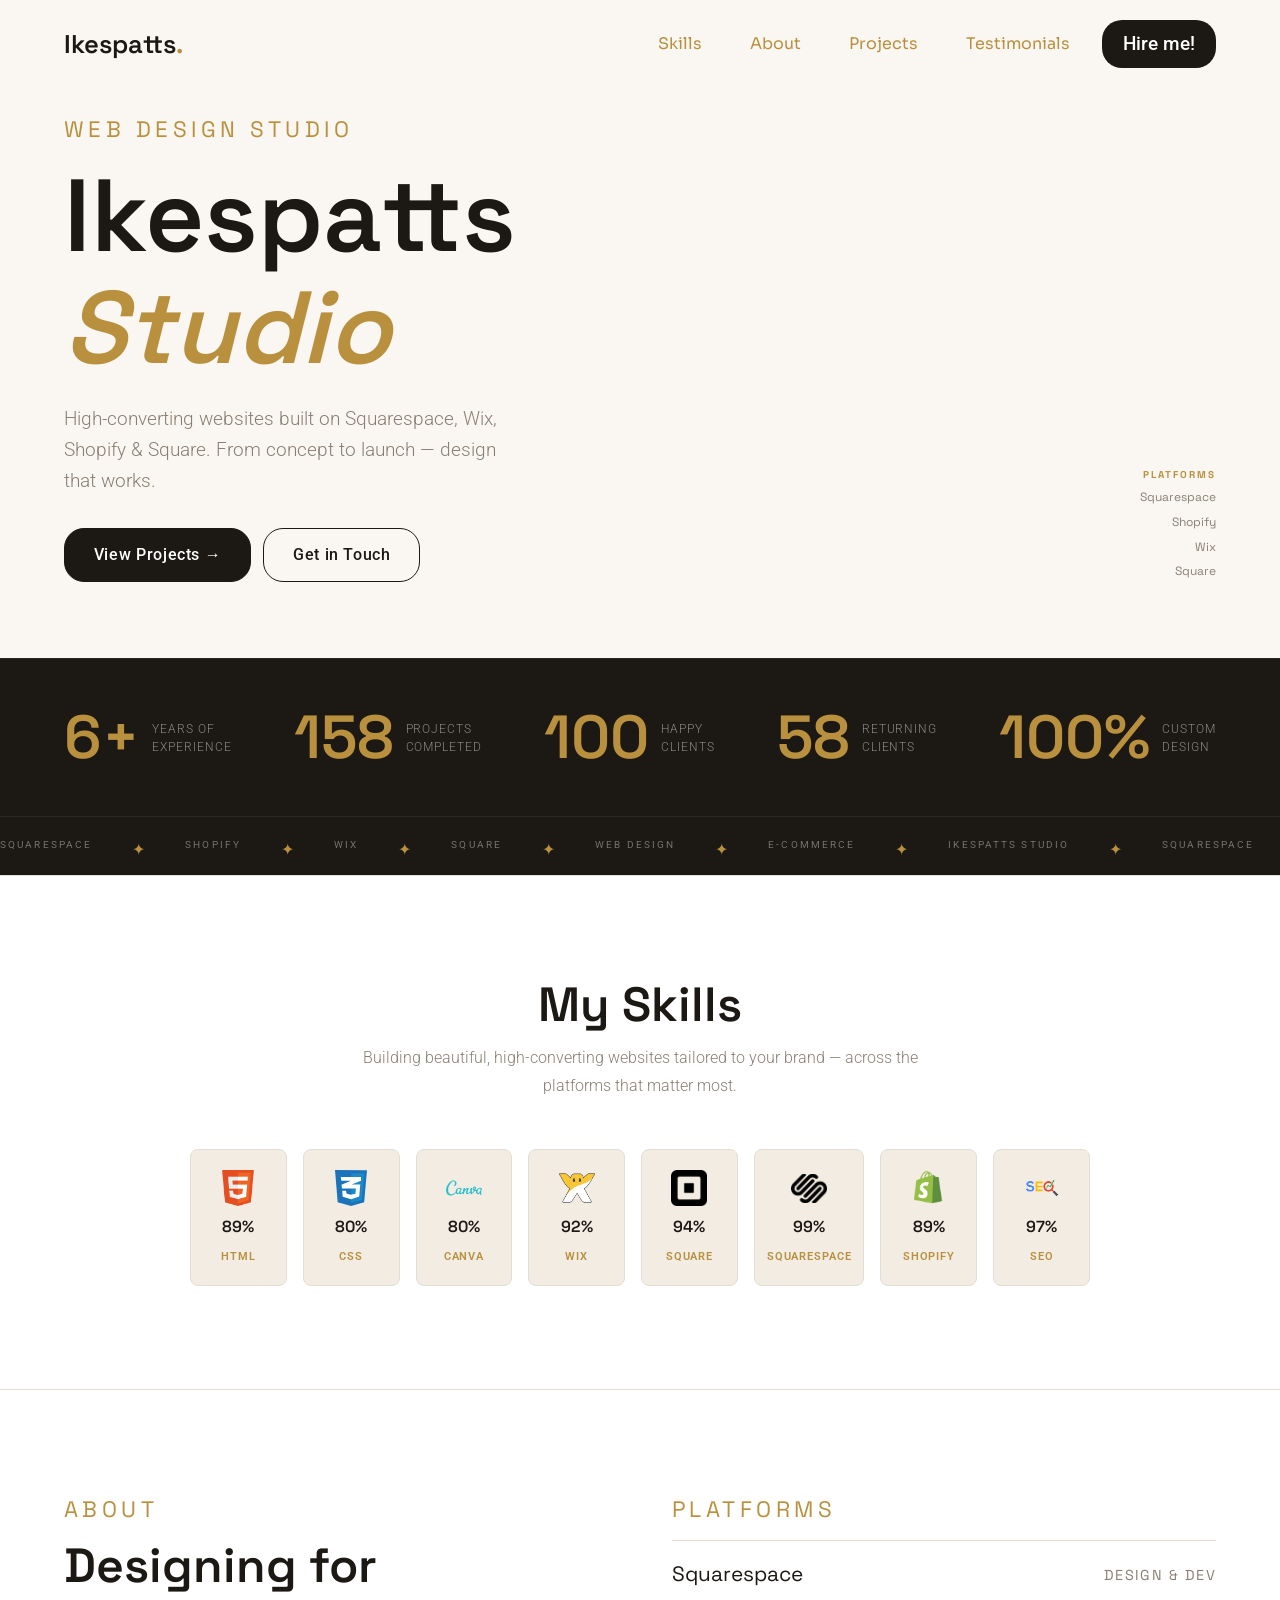
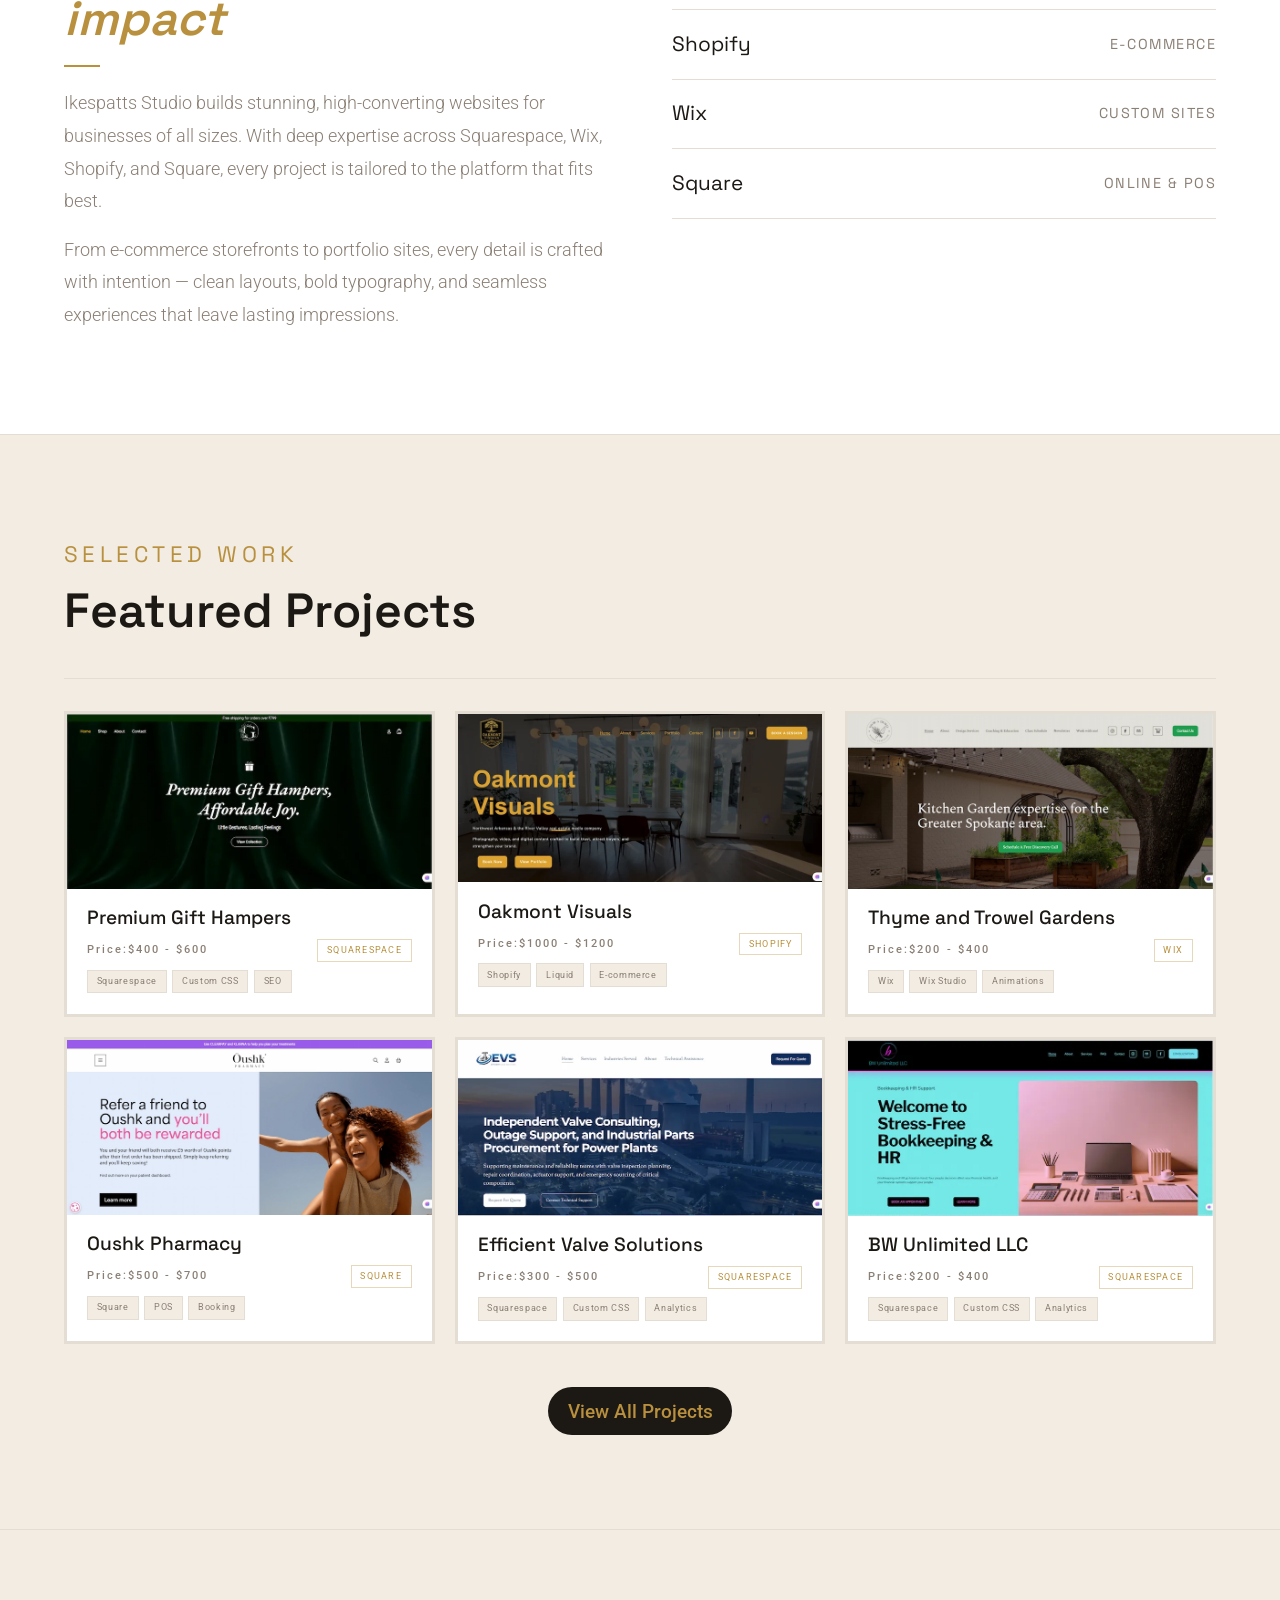
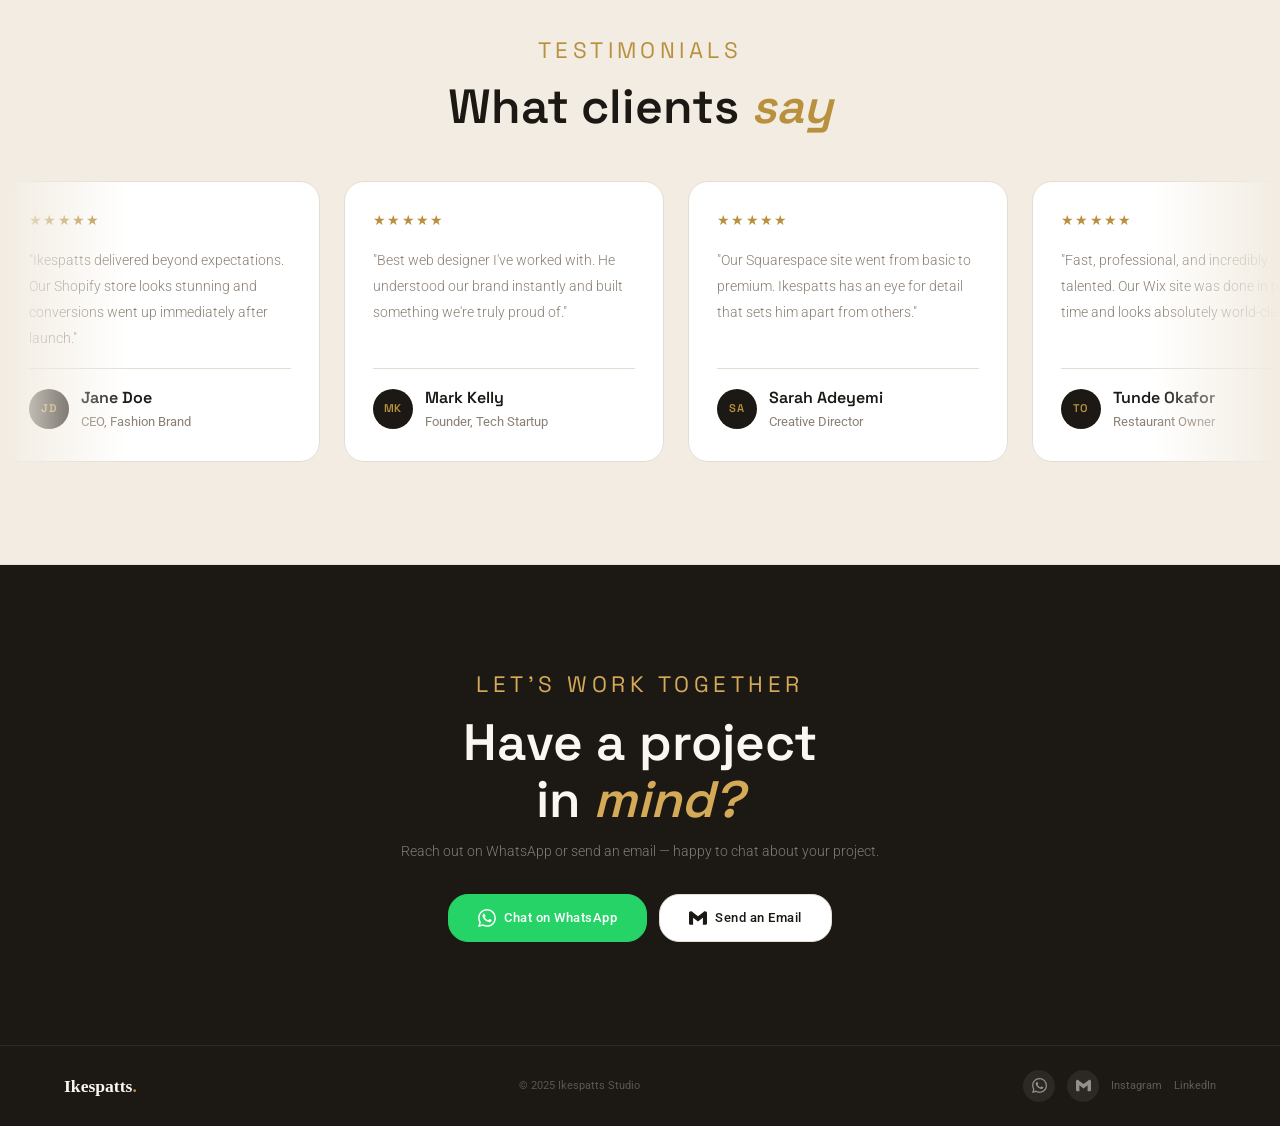
==== commit 0e4d2ca4: "add changes" ====
--- a/index.html
+++ b/index.html
@@ -423,10 +423,174 @@
         </div>
       </a>
       </div>
+      <div class="view-all-wrapper">
               <a href="projects.html" class="view-all">View All Projects</a>
+      </div>
 
     </section>
-
+<!-- ======= TESTIMONIALS ======= -->
+<section id="testimonials" class="testimonials-section">
+  <div class="testimonials-header reveal">
+    <span class="eyebrow">Testimonials</span>
+    <h2 class="section-heading">What clients <em>say</em></h2>
+  </div>
+
+  <div class="testimonials-track-wrap">
+    <div class="testimonials-track" id="testimonialsTrack">
+
+      <!-- Card 01 -->
+      <div class="testi-card">
+        <div class="testi-stars">★★★★★</div>
+        <p class="testi-text">"Ikespatts delivered beyond expectations. Our Shopify store looks stunning and conversions went up immediately after launch."</p>
+        <div class="testi-author">
+          <div class="testi-avatar">JD</div>
+          <div>
+            <div class="testi-name">Jane Doe</div>
+            <div class="testi-role">CEO, Fashion Brand</div>
+          </div>
+        </div>
+      </div>
+
+      <!-- Card 02 -->
+      <div class="testi-card">
+        <div class="testi-stars">★★★★★</div>
+        <p class="testi-text">"Best web designer I've worked with. He understood our brand instantly and built something we're truly proud of."</p>
+        <div class="testi-author">
+          <div class="testi-avatar">MK</div>
+          <div>
+            <div class="testi-name">Mark Kelly</div>
+            <div class="testi-role">Founder, Tech Startup</div>
+          </div>
+        </div>
+      </div>
+
+      <!-- Card 03 -->
+      <div class="testi-card">
+        <div class="testi-stars">★★★★★</div>
+        <p class="testi-text">"Our Squarespace site went from basic to premium. Ikespatts has an eye for detail that sets him apart from others."</p>
+        <div class="testi-author">
+          <div class="testi-avatar">SA</div>
+          <div>
+            <div class="testi-name">Sarah Adeyemi</div>
+            <div class="testi-role">Creative Director</div>
+          </div>
+        </div>
+      </div>
+
+      <!-- Card 04 -->
+      <div class="testi-card">
+        <div class="testi-stars">★★★★★</div>
+        <p class="testi-text">"Fast, professional, and incredibly talented. Our Wix site was done in record time and looks absolutely world-class."</p>
+        <div class="testi-author">
+          <div class="testi-avatar">TO</div>
+          <div>
+            <div class="testi-name">Tunde Okafor</div>
+            <div class="testi-role">Restaurant Owner</div>
+          </div>
+        </div>
+      </div>
+
+      <!-- Card 05 -->
+      <div class="testi-card">
+        <div class="testi-stars">★★★★★</div>
+        <p class="testi-text">"Ikespatts rebuilt our Square store from scratch. The new design is clean, modern and our customers love it."</p>
+        <div class="testi-author">
+          <div class="testi-avatar">RL</div>
+          <div>
+            <div class="testi-name">Rachel Liu</div>
+            <div class="testi-role">E-commerce Manager</div>
+          </div>
+        </div>
+      </div>
+
+      <!-- Card 06 -->
+      <div class="testi-card">
+        <div class="testi-stars">★★★★★</div>
+        <p class="testi-text">"Responsive, creative and easy to work with. He took our vague ideas and turned them into a beautiful website."</p>
+        <div class="testi-author">
+          <div class="testi-avatar">BP</div>
+          <div>
+            <div class="testi-name">Ben Parker</div>
+            <div class="testi-role">Marketing Lead</div>
+          </div>
+        </div>
+      </div>
+
+      <div class="testi-card">
+        <div class="testi-stars">★★★★★</div>
+        <p class="testi-text">"Ikespatts delivered beyond expectations. Our Shopify store looks stunning and conversions went up immediately after launch."</p>
+        <div class="testi-author">
+          <div class="testi-avatar">JD</div>
+          <div>
+            <div class="testi-name">Jane Doe</div>
+            <div class="testi-role">CEO, Fashion Brand</div>
+          </div>
+        </div>
+      </div>
+
+      <div class="testi-card">
+        <div class="testi-stars">★★★★★</div>
+        <p class="testi-text">"Best web designer I've worked with. He understood our brand instantly and built something we're truly proud of."</p>
+        <div class="testi-author">
+          <div class="testi-avatar">MK</div>
+          <div>
+            <div class="testi-name">Mark Kelly</div>
+            <div class="testi-role">Founder, Tech Startup</div>
+          </div>
+        </div>
+      </div>
+
+      <div class="testi-card">
+        <div class="testi-stars">★★★★★</div>
+        <p class="testi-text">"Our Squarespace site went from basic to premium. Ikespatts has an eye for detail that sets him apart from others."</p>
+        <div class="testi-author">
+          <div class="testi-avatar">SA</div>
+          <div>
+            <div class="testi-name">Sarah Adeyemi</div>
+            <div class="testi-role">Creative Director</div>
+          </div>
+        </div>
+      </div>
+
+      <div class="testi-card">
+        <div class="testi-stars">★★★★★</div>
+        <p class="testi-text">"Fast, professional, and incredibly talented. Our Wix site was done in record time and looks absolutely world-class."</p>
+        <div class="testi-author">
+          <div class="testi-avatar">TO</div>
+          <div>
+            <div class="testi-name">Tunde Okafor</div>
+            <div class="testi-role">Restaurant Owner</div>
+          </div>
+        </div>
+      </div>
+
+      <div class="testi-card">
+        <div class="testi-stars">★★★★★</div>
+        <p class="testi-text">"Ikespatts rebuilt our Square store from scratch. The new design is clean, modern and our customers love it."</p>
+        <div class="testi-author">
+          <div class="testi-avatar">RL</div>
+          <div>
+            <div class="testi-name">Rachel Liu</div>
+            <div class="testi-role">E-commerce Manager</div>
+          </div>
+        </div>
+      </div>
+
+      <div class="testi-card">
+        <div class="testi-stars">★★★★★</div>
+        <p class="testi-text">"Responsive, creative and easy to work with. He took our vague ideas and turned them into a beautiful website."</p>
+        <div class="testi-author">
+          <div class="testi-avatar">BP</div>
+          <div>
+            <div class="testi-name">Ben Parker</div>
+            <div class="testi-role">Marketing Lead</div>
+          </div>
+        </div>
+      </div>
+
+    </div>
+  </div>
+</section>
     <!-- ======= CONTACT ======= -->
     <section id="contact" class="contact-section">
       <div class="contact-inner reveal">
--- a/style.css
+++ b/style.css
@@ -146,13 +146,18 @@
 /* ---- NAVBAR ---- */
 .navbar {
   position: fixed;
-  top: 0; left: 0; right: 0;
+  top: 0;
+  left: 0;
+  right: 0;
   z-index: 100;
   display: flex;
   align-items: center;
   justify-content: space-between;
   padding: 1.25rem var(--pad-x);
-  transition: background 0.3s, border-color 0.3s, padding 0.3s;
+  transition:
+    background 0.3s,
+    border-color 0.3s,
+    padding 0.3s;
   border-bottom: 1px solid transparent;
 }
 .nav-right {
@@ -238,7 +243,10 @@
 .nav-drawer {
   display: none;
   position: fixed;
-  top: 0; left: 0; right: 0; bottom: 0;
+  top: 0;
+  left: 0;
+  right: 0;
+  bottom: 0;
   background: var(--cream);
   z-index: 300;
   flex-direction: column;
@@ -260,7 +268,7 @@
   color: var(--gold);
 }
 .nav-drawer-close {
-   position: absolute;
+  position: absolute;
   top: 1.5rem;
   right: var(--pad-x);
   width: 42px;
@@ -281,9 +289,15 @@
   border-radius: 2px;
   transition: background 0.2s;
 }
-.nav-drawer-close span:first-child { transform: rotate(45deg); }
-.nav-drawer-close span:last-child  { transform: rotate(-45deg); }
-.nav-drawer-close:hover span { background: var(--gold); }
+.nav-drawer-close span:first-child {
+  transform: rotate(45deg);
+}
+.nav-drawer-close span:last-child {
+  transform: rotate(-45deg);
+}
+.nav-drawer-close:hover span {
+  background: var(--gold);
+}
 /* ---- HERO ---- */
 .hero {
   min-height: 60svh;
@@ -320,7 +334,7 @@
   flex-wrap: wrap;
   gap: 0.75rem;
 }
-.hero-btns a{
+.hero-btns a {
   font-size: 1rem;
 }
 .hero-platforms {
@@ -388,7 +402,7 @@
     grid-template-columns: 1fr 1fr;
     gap: 2rem;
   }
-  #custom-div{
+  #custom-div {
     display: none;
   }
 }
@@ -498,7 +512,7 @@
 
 @media (max-width: 580px) {
   .skills-grid {
-    grid-template-columns: repeat(4, 1fr);
+    grid-template-columns: repeat(2, 1fr);
   }
 }
 /* ---- ABOUT ---- */
@@ -578,13 +592,16 @@
   flex-wrap: wrap;
   gap: 1rem;
 }
-
+.view-all-wrapper {
+  text-align: center;
+  margin-top: 2rem;
+}
 .view-all {
-  font-size: 0.82rem;
+  font-size: 1.2rem;
   background: var(--dark);
   border: none;
-  border-radius: 20px;
-  padding: 0.4rem 0.95rem;
+  border-radius: 25px;
+  padding: 0.8rem 1.2rem;
   font-weight: 500;
   color: var(--gold);
   text-decoration: none;
@@ -699,7 +716,130 @@
   color: var(--muted);
   border: 1px solid var(--border);
 }
-
+/* ---- TESTIMONIALS ---- */
+.testimonials-section {
+  padding: var(--pad-y) 0;
+  background: var(--cream-dark);
+  border-top: 1px solid var(--border);
+  overflow: hidden;
+}
+
+.testimonials-header {
+  text-align: center;
+  padding: 0 var(--pad-x);
+  margin-bottom: 3rem;
+}
+
+.testimonials-track-wrap {
+  overflow: hidden;
+  position: relative;
+  /* Fade edges */
+  mask-image: linear-gradient(
+    to right,
+    transparent,
+    black 10%,
+    black 90%,
+    transparent
+  );
+  -webkit-mask-image: linear-gradient(
+    to right,
+    transparent,
+    black 10%,
+    black 90%,
+    transparent
+  );
+}
+
+.testimonials-track {
+  display: flex;
+  gap: 1.5rem;
+  width: max-content;
+  animation: testi-scroll 35s linear infinite;
+}
+
+.testimonials-track:hover {
+  animation-play-state: paused;
+}
+
+.testi-card {
+  width: 320px;
+  flex-shrink: 0;
+  background: var(--white);
+  border: 1px solid var(--border);
+  border-radius: 20px;
+  padding: 1.75rem;
+  display: flex;
+  flex-direction: column;
+  gap: 1rem;
+  transition:
+    border-color 0.2s,
+    box-shadow 0.2s;
+}
+.testi-card:hover {
+  border-color: rgba(184, 144, 62, 0.4);
+  box-shadow: 0 4px 20px rgba(184, 144, 62, 0.08);
+}
+
+.testi-stars {
+  color: var(--gold);
+  font-size: 0.85rem;
+  letter-spacing: 0.1em;
+}
+
+.testi-text {
+  font-family: "Roboto", sans-serif;
+  font-size: 0.9rem;
+  color: var(--muted);
+  line-height: 1.8;
+  font-weight: 300;
+  flex: 1;
+}
+
+.testi-author {
+  display: flex;
+  align-items: center;
+  gap: 0.75rem;
+  padding-top: 1rem;
+  border-top: 1px solid var(--border);
+}
+
+.testi-avatar {
+  width: 40px;
+  height: 40px;
+  border-radius: 50%;
+  background: var(--dark);
+  color: var(--gold);
+  font-family: "Space Grotesk", sans-serif;
+  font-size: 0.7rem;
+  font-weight: 600;
+  display: flex;
+  align-items: center;
+  justify-content: center;
+  flex-shrink: 0;
+  letter-spacing: 0.05em;
+}
+
+.testi-name {
+  font-family: "Space Grotesk", sans-serif;
+  font-size: 1rem;
+  font-weight: 600;
+  color: var(--dark);
+}
+
+.testi-role {
+  font-size: 0.8rem;
+  color: var(--muted);
+  margin-top: 0.1rem;
+}
+
+@keyframes testi-scroll {
+  from {
+    transform: translateX(0);
+  }
+  to {
+    transform: translateX(-50%);
+  }
+}
 /* ---- CONTACT ---- */
 .contact-section {
   padding: var(--pad-y) var(--pad-x);
@@ -972,12 +1112,12 @@
 
 /* Tablet — 2-col cards */
 @media (max-width: 960px) {
-   section[id],
+  section[id],
   div[id] {
-    scroll-margin-top: 70px;
-  }
-  .nav-links{
-    display:none;
+    scroll-margin-top: 50px;
+  }
+  .nav-links {
+    display: none;
   }
   .nav-cta {
     display: flex;
@@ -985,7 +1125,7 @@
   .nav-toggle {
     display: flex;
   }
- 
+
   .hero-platforms {
     display: none;
   }
@@ -1021,6 +1161,7 @@
   .hero-btns {
     flex-direction: column;
   }
+
   .btn {
     width: 200px;
     justify-content: center;
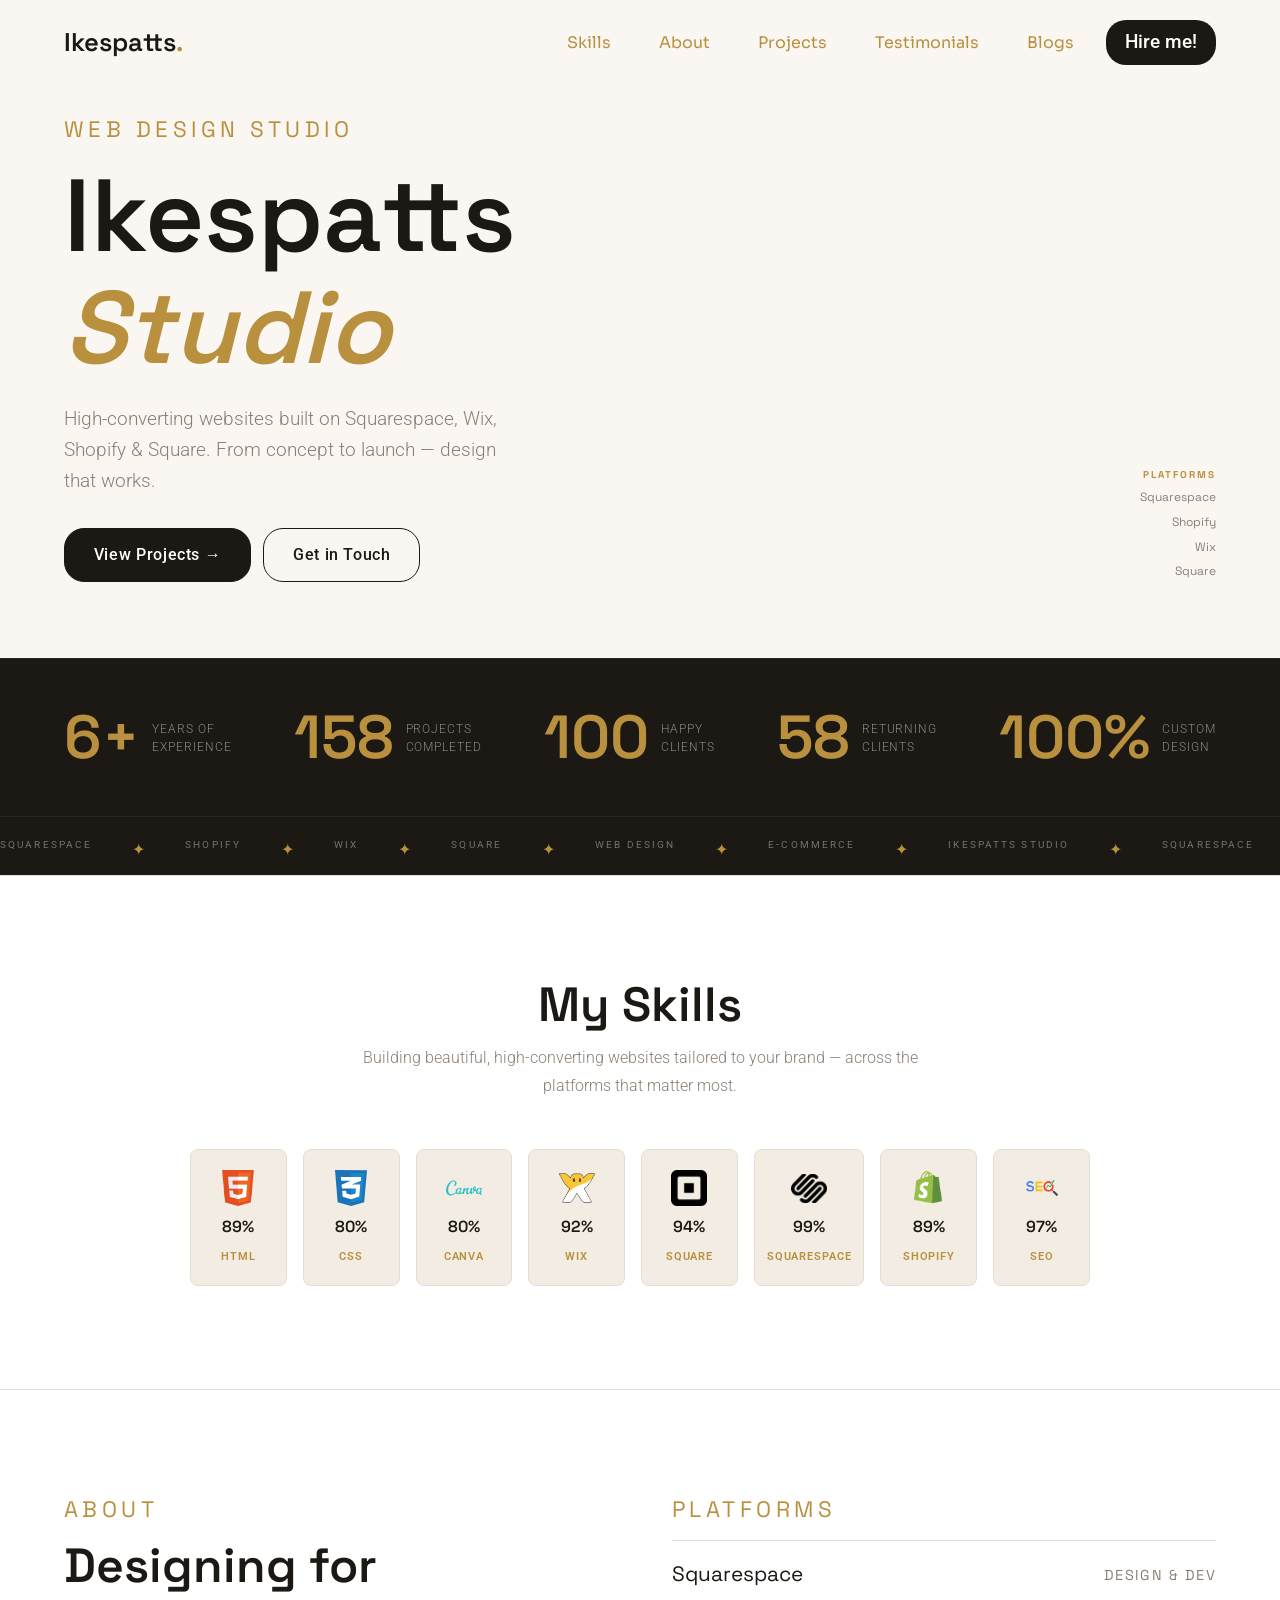
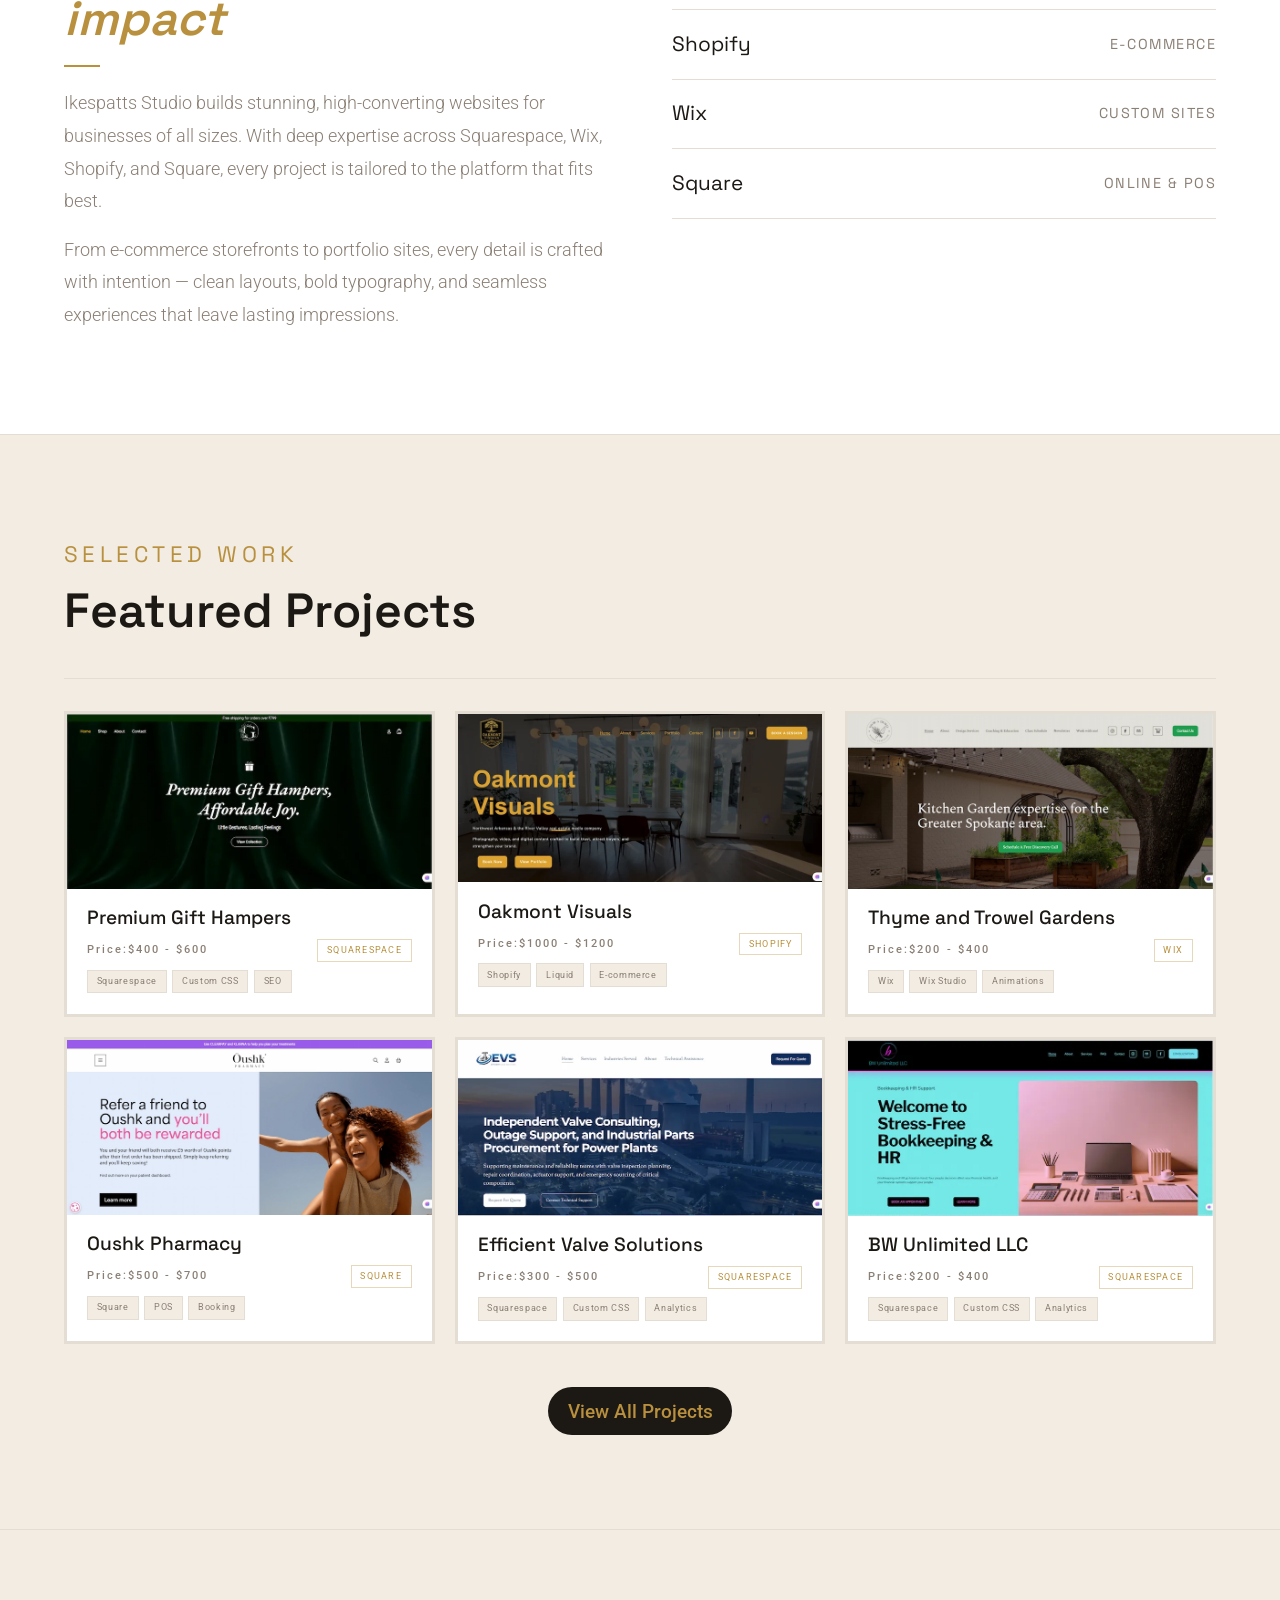
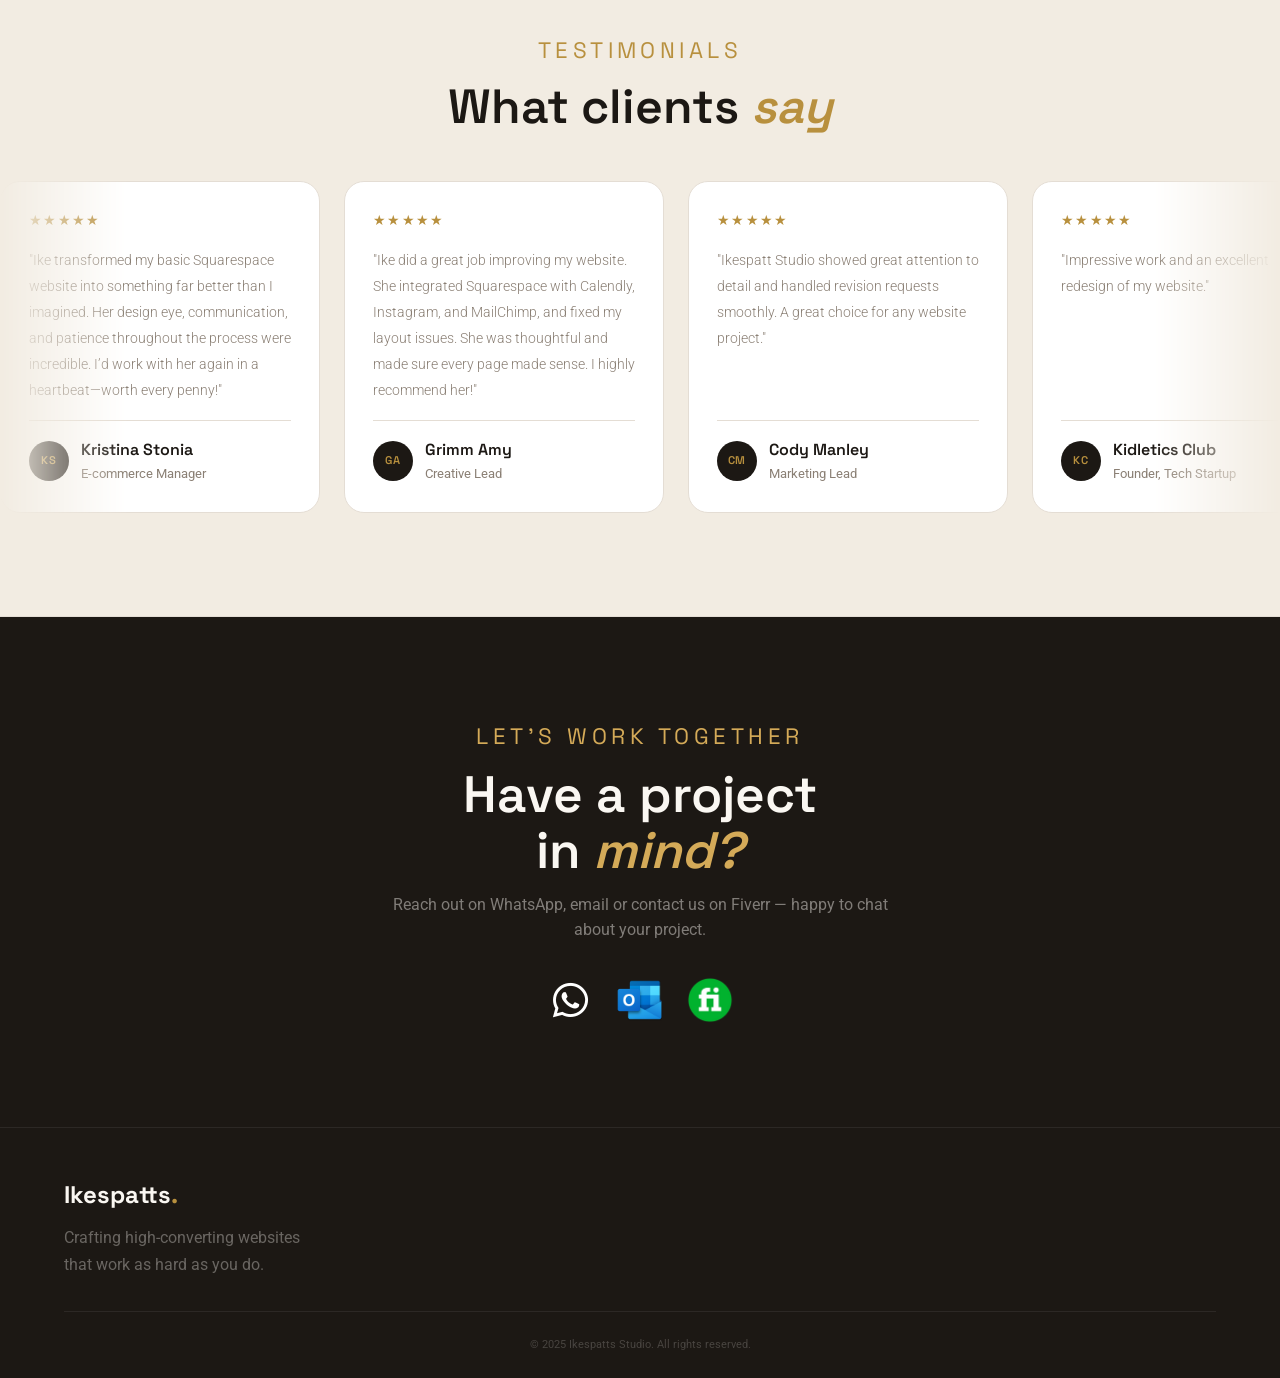
==== commit 704539d9: "Update recent changes" ====
--- a/index.html
+++ b/index.html
@@ -8,6 +8,8 @@
 <link rel="preconnect" href="https://fonts.gstatic.com" crossorigin>
 <link href="https://fonts.googleapis.com/css2?family=Roboto:ital,wght@0,100..900;1,100..900&family=Sora:wght@100..800&family=Space+Grotesk:wght@300..700&display=swap" rel="stylesheet">
     <link rel="stylesheet" href="style.css" />
+      <link rel="stylesheet" href="https://cdnjs.cloudflare.com/ajax/libs/font-awesome/6.5.0/css/all.min.css">
+
   </head>
   <body>
     <!-- ======= MOBILE NAV DRAWER ======= -->
@@ -18,6 +20,7 @@
       <a href="#about" onclick="closeDrawer()">About</a>
       <a href="#selected-work" onclick="closeDrawer()">Projects</a>
       <a href="#testimonials" onclick="closeDrawer()">Testimonials</a>
+      <a href="#" onclick="closeDrawer()">Blogs</a>
       <a href="https://www.fiverr.com/ikeadepelumi" target="_blank" onclick="closeDrawer()">Hire me!</a>
     </div>
 
@@ -31,6 +34,7 @@
         <li><a href="#about">About</a></li>
         <li><a href="#selected-work">Projects</a></li>
         <li><a href="#testimonials">Testimonials</a></li>
+        <li><a href="#">Blogs</a></li>
       </ul>
 
       <a href="https://www.fiverr.com/ikeadepelumi" target="_blank" class="nav-cta">Hire me!</a>
@@ -38,12 +42,9 @@
       <button class="nav-toggle" id="navToggle" aria-label="Open menu">
         <span></span><span></span><span></span>
       </button>
-</div>
-
-     
+</div> 
     </nav>
-
-    <!-- ======= HERO ======= -->
+<!-- Hero Section -->
     <section class="hero">
       <div class="hero-content">
         <span class="eyebrow anim-1">Web Design Studio</span>
@@ -441,12 +442,12 @@
       <!-- Card 01 -->
       <div class="testi-card">
         <div class="testi-stars">★★★★★</div>
-        <p class="testi-text">"Ikespatts delivered beyond expectations. Our Shopify store looks stunning and conversions went up immediately after launch."</p>
-        <div class="testi-author">
-          <div class="testi-avatar">JD</div>
-          <div>
-            <div class="testi-name">Jane Doe</div>
-            <div class="testi-role">CEO, Fashion Brand</div>
+        <p class="testi-text">"Ike transformed my basic Squarespace website into something far better than I imagined. Her design eye, communication, and patience throughout the process were incredible. I’d work with her again in a heartbeat—worth every penny!"</p>
+        <div class="testi-author">
+          <div class="testi-avatar">KS</div>
+          <div>
+            <div class="testi-name">Kristina Stonia</div>
+            <div class="testi-role">E-commerce Manager</div>
           </div>
         </div>
       </div>
@@ -454,237 +455,138 @@
       <!-- Card 02 -->
       <div class="testi-card">
         <div class="testi-stars">★★★★★</div>
-        <p class="testi-text">"Best web designer I've worked with. He understood our brand instantly and built something we're truly proud of."</p>
-        <div class="testi-author">
-          <div class="testi-avatar">MK</div>
-          <div>
-            <div class="testi-name">Mark Kelly</div>
+        <p class="testi-text">"Ike did a great job improving my website. She integrated Squarespace with Calendly, Instagram, and MailChimp, and fixed my layout issues. She was thoughtful and made sure every page made sense. I highly recommend her!"</p>
+        <div class="testi-author">
+          <div class="testi-avatar">GA</div>
+          <div>
+            <div class="testi-name">Grimm Amy</div>
+            <div class="testi-role">Creative Lead</div>
+          </div>
+        </div>
+      </div>
+
+      <!-- Card 03 -->
+      <div class="testi-card">
+        <div class="testi-stars">★★★★★</div>
+        <p class="testi-text">"Ikespatt Studio showed great attention to detail and handled revision requests smoothly. A great choice for any website project."</p>
+        <div class="testi-author">
+          <div class="testi-avatar">CM</div>
+          <div>
+            <div class="testi-name">Cody Manley</div>
+            <div class="testi-role">Marketing Lead</div>
+          </div>
+        </div>
+      </div>
+
+      <!-- Card 04 -->
+      <div class="testi-card">
+        <div class="testi-stars">★★★★★</div>
+        <p class="testi-text">"Impressive work and an excellent redesign of my website."</p>
+        <div class="testi-author">
+          <div class="testi-avatar">KC</div>
+          <div>
+            <div class="testi-name">Kidletics Club</div>
             <div class="testi-role">Founder, Tech Startup</div>
           </div>
         </div>
       </div>
 
-      <!-- Card 03 -->
-      <div class="testi-card">
-        <div class="testi-stars">★★★★★</div>
-        <p class="testi-text">"Our Squarespace site went from basic to premium. Ikespatts has an eye for detail that sets him apart from others."</p>
-        <div class="testi-author">
-          <div class="testi-avatar">SA</div>
-          <div>
-            <div class="testi-name">Sarah Adeyemi</div>
+      <!-- Card 05 -->
+      <div class="testi-card">
+        <div class="testi-stars">★★★★★</div>
+        <p class="testi-text">"Ikespatts Studio did a great job improving my website with a creative, fun layout that matched my logo and colors perfectly. I’d definitely work with them again!"</p>
+        <div class="testi-author">
+          <div class="testi-avatar">BW</div>
+          <div>
+            <div class="testi-name">Brandy Washler</div>
+            <div class="testi-role">Restaurant Owner</div>
+          </div>
+        </div>
+      </div>
+
+      <!-- Card 06 -->
+      <div class="testi-card">
+        <div class="testi-stars">★★★★★</div>
+        <p class="testi-text">"Ikespatts has been great to work with, she’s developed a great website for us and has offered to help support design tweaks as needed. Would definitely work with her again. She’s very responsive and great at what she does."</p>
+        <div class="testi-author">
+       <div class="testi-avatar">PA</div>
+          <div>
+            <div class="testi-name">Parag Akura</div>
             <div class="testi-role">Creative Director</div>
           </div>
         </div>
       </div>
-
-      <!-- Card 04 -->
-      <div class="testi-card">
-        <div class="testi-stars">★★★★★</div>
-        <p class="testi-text">"Fast, professional, and incredibly talented. Our Wix site was done in record time and looks absolutely world-class."</p>
-        <div class="testi-author">
-          <div class="testi-avatar">TO</div>
-          <div>
-            <div class="testi-name">Tunde Okafor</div>
-            <div class="testi-role">Restaurant Owner</div>
-          </div>
-        </div>
-      </div>
-
-      <!-- Card 05 -->
-      <div class="testi-card">
-        <div class="testi-stars">★★★★★</div>
-        <p class="testi-text">"Ikespatts rebuilt our Square store from scratch. The new design is clean, modern and our customers love it."</p>
-        <div class="testi-author">
-          <div class="testi-avatar">RL</div>
-          <div>
-            <div class="testi-name">Rachel Liu</div>
-            <div class="testi-role">E-commerce Manager</div>
-          </div>
-        </div>
-      </div>
-
-      <!-- Card 06 -->
-      <div class="testi-card">
-        <div class="testi-stars">★★★★★</div>
-        <p class="testi-text">"Responsive, creative and easy to work with. He took our vague ideas and turned them into a beautiful website."</p>
-        <div class="testi-author">
-          <div class="testi-avatar">BP</div>
-          <div>
-            <div class="testi-name">Ben Parker</div>
+<!-- card 07 -->
+      <div class="testi-card">
+        <div class="testi-stars">★★★★★</div>
+        <p class="testi-text">"Ike was outstanding to work with. She made the process quick and easy, delivered even earlier than expected, and created exactly what I wanted and more. Highly recommended!"</p>
+        <div class="testi-author">
+          <div class="testi-avatar">UV</div>
+          <div>
+            <div class="testi-name">Ublaze vapor </div>
             <div class="testi-role">Marketing Lead</div>
           </div>
         </div>
       </div>
-
-      <div class="testi-card">
-        <div class="testi-stars">★★★★★</div>
-        <p class="testi-text">"Ikespatts delivered beyond expectations. Our Shopify store looks stunning and conversions went up immediately after launch."</p>
-        <div class="testi-author">
-          <div class="testi-avatar">JD</div>
-          <div>
-            <div class="testi-name">Jane Doe</div>
-            <div class="testi-role">CEO, Fashion Brand</div>
-          </div>
-        </div>
-      </div>
-
-      <div class="testi-card">
-        <div class="testi-stars">★★★★★</div>
-        <p class="testi-text">"Best web designer I've worked with. He understood our brand instantly and built something we're truly proud of."</p>
-        <div class="testi-author">
-          <div class="testi-avatar">MK</div>
-          <div>
-            <div class="testi-name">Mark Kelly</div>
-            <div class="testi-role">Founder, Tech Startup</div>
-          </div>
-        </div>
-      </div>
-
-      <div class="testi-card">
-        <div class="testi-stars">★★★★★</div>
-        <p class="testi-text">"Our Squarespace site went from basic to premium. Ikespatts has an eye for detail that sets him apart from others."</p>
-        <div class="testi-author">
-          <div class="testi-avatar">SA</div>
-          <div>
-            <div class="testi-name">Sarah Adeyemi</div>
-            <div class="testi-role">Creative Director</div>
-          </div>
-        </div>
-      </div>
-
-      <div class="testi-card">
-        <div class="testi-stars">★★★★★</div>
-        <p class="testi-text">"Fast, professional, and incredibly talented. Our Wix site was done in record time and looks absolutely world-class."</p>
-        <div class="testi-author">
-          <div class="testi-avatar">TO</div>
-          <div>
-            <div class="testi-name">Tunde Okafor</div>
-            <div class="testi-role">Restaurant Owner</div>
-          </div>
-        </div>
-      </div>
-
-      <div class="testi-card">
-        <div class="testi-stars">★★★★★</div>
-        <p class="testi-text">"Ikespatts rebuilt our Square store from scratch. The new design is clean, modern and our customers love it."</p>
-        <div class="testi-author">
-          <div class="testi-avatar">RL</div>
-          <div>
-            <div class="testi-name">Rachel Liu</div>
-            <div class="testi-role">E-commerce Manager</div>
-          </div>
-        </div>
-      </div>
-
-      <div class="testi-card">
-        <div class="testi-stars">★★★★★</div>
-        <p class="testi-text">"Responsive, creative and easy to work with. He took our vague ideas and turned them into a beautiful website."</p>
-        <div class="testi-author">
-          <div class="testi-avatar">BP</div>
-          <div>
-            <div class="testi-name">Ben Parker</div>
-            <div class="testi-role">Marketing Lead</div>
-          </div>
-        </div>
-      </div>
-
+<!-- card 08 -->
+      <div class="testi-card">
+        <div class="testi-stars">★★★★★</div>
+        <p class="testi-text">"I had a great experience working with Ike. She created beautiful Squarespace pages for my Japan Cherry Blossom group trip and perfectly captured the feel I wanted. I’d happily work with her again!"</p>
+        <div class="testi-author">
+          <div class="testi-avatar">SB</div>
+          <div>
+            <div class="testi-name">Stacy Barbera</div>
+            <div class="testi-role"></div>
+          </div>
+        </div>
+      </div>
+<!-- Testimonial Card ends here -->
     </div>
   </div>
 </section>
     <!-- ======= CONTACT ======= -->
     <section id="contact" class="contact-section">
       <div class="contact-inner reveal">
-        <span class="eyebrow" style="color: var(--gold-hover)"
-          >Let's Work Together</span
-        >
+        <span class="eyebrow" style="color: var(--gold-hover)">Let's Work Together</span>
         <h2 class="contact-heading">Have a project<br />in <em>mind?</em></h2>
         <p class="contact-sub">
-          Reach out on WhatsApp or send an email — happy to chat about your
+          Reach out on WhatsApp, email or contact us on Fiverr — happy to chat about your
           project.
         </p>
-        <div class="contact-btns">
-          <!-- ★ Replace 2348000000000 with the real WhatsApp number (no + or spaces) -->
-          <a
-            href="https://wa.me/2348000000000"
-            target="_blank"
-            rel="noopener"
-            class="btn btn-wa"
-          >
-            <svg
-              xmlns="http://www.w3.org/2000/svg"
-              viewBox="0 0 24 24"
-              fill="currentColor"
-              width="18"
-              height="18"
-            >
-              <path
-                d="M17.472 14.382c-.297-.149-1.758-.867-2.03-.967-.273-.099-.471-.148-.67.15-.197.297-.767.966-.94 1.164-.173.199-.347.223-.644.075-.297-.15-1.255-.463-2.39-1.475-.883-.788-1.48-1.761-1.653-2.059-.173-.297-.018-.458.13-.606.134-.133.298-.347.446-.52.149-.174.198-.298.298-.497.099-.198.05-.371-.025-.52-.075-.149-.669-1.612-.916-2.207-.242-.579-.487-.5-.669-.51-.173-.008-.371-.01-.57-.01-.198 0-.52.074-.792.372-.272.297-1.04 1.016-1.04 2.479 0 1.462 1.065 2.875 1.213 3.074.149.198 2.096 3.2 5.077 4.487.709.306 1.262.489 1.694.625.712.227 1.36.195 1.871.118.571-.085 1.758-.719 2.006-1.413.248-.694.248-1.289.173-1.413-.074-.124-.272-.198-.57-.347m-5.421 7.403h-.004a9.87 9.87 0 01-5.031-1.378l-.361-.214-3.741.982.998-3.648-.235-.374a9.86 9.86 0 01-1.51-5.26c.001-5.45 4.436-9.884 9.888-9.884 2.64 0 5.122 1.03 6.988 2.898a9.825 9.825 0 012.893 6.994c-.003 5.45-4.437 9.884-9.885 9.884m8.413-18.297A11.815 11.815 0 0012.05 0C5.495 0 .16 5.335.157 11.892c0 2.096.547 4.142 1.588 5.945L.057 24l6.305-1.654a11.882 11.882 0 005.683 1.448h.005c6.554 0 11.89-5.335 11.893-11.893a11.821 11.821 0 00-3.48-8.413z"
-              />
-            </svg>
-            Chat on WhatsApp
-          </a>
-          <!-- ★ Replace with the real Gmail address -->
-          <a href="mailto:hello@ikespattsstudio.com" class="btn btn-gmail">
-            <svg
-              xmlns="http://www.w3.org/2000/svg"
-              viewBox="0 0 24 24"
-              fill="currentColor"
-              width="18"
-              height="18"
-            >
-              <path
-                d="M24 5.457v13.909c0 .904-.732 1.636-1.636 1.636h-3.819V11.73L12 16.64l-6.545-4.91v9.273H1.636A1.636 1.636 0 010 19.366V5.457c0-2.023 2.309-3.178 3.927-1.964L5.455 4.64 12 9.548l6.545-4.91 1.528-1.145C21.69 2.28 24 3.434 24 5.457z"
-              />
-            </svg>
-            Send an Email
-          </a>
-        </div>
-      </div>
+      </div>
+        <div class="contact-icons">
+  <a href="https://wa.me/2349012225266" target="_blank" rel="noopener" class="contact-icon-btn wa" title="WhatsApp">
+    <i class="fab fa-whatsapp"></i>
+  </a>
+  <a href="mailto:ikeadegbaju@outlook.com" class="contact-icon-btn outlook" title="Gmail">
+         <img src="images/microsoft-outlook-macos-icon-12.png" alt="Outlook Logo" class="outlook-logo">
+  </a>
+  <a href="https://www.fiverr.com/ikeadepelumi" target="_blank" rel="noopener" class="contact-icon-btn fiverr" title="Fiverr">
+    <img src="images/Fiverr-logo.png" alt="Fiverr Logo" class="fiverr-logo">
+</a>
+</div>
     </section>
-
-    <!-- ======= FOOTER ======= -->
-    <footer class="site-footer">
+<footer class="site-footer">
+  <div class="footer-top">
+    <div class="footer-brand">
       <div class="footer-logo">Ikespatts<span>.</span></div>
-      <span class="footer-copy">© 2025 Ikespatts Studio</span>
-      <div class="footer-icons">
-        <!-- ★ Replace with real links -->
-        <a
-          href="https://wa.me/2348000000000"
-          target="_blank"
-          rel="noopener"
-          class="f-icon"
-          title="WhatsApp"
-        >
-          <svg
-            xmlns="http://www.w3.org/2000/svg"
-            viewBox="0 0 24 24"
-            fill="currentColor"
-            width="15"
-            height="15"
-          >
-            <path
-              d="M17.472 14.382c-.297-.149-1.758-.867-2.03-.967-.273-.099-.471-.148-.67.15-.197.297-.767.966-.94 1.164-.173.199-.347.223-.644.075-.297-.15-1.255-.463-2.39-1.475-.883-.788-1.48-1.761-1.653-2.059-.173-.297-.018-.458.13-.606.134-.133.298-.347.446-.52.149-.174.198-.298.298-.497.099-.198.05-.371-.025-.52-.075-.149-.669-1.612-.916-2.207-.242-.579-.487-.5-.669-.51-.173-.008-.371-.01-.57-.01-.198 0-.52.074-.792.372-.272.297-1.04 1.016-1.04 2.479 0 1.462 1.065 2.875 1.213 3.074.149.198 2.096 3.2 5.077 4.487.709.306 1.262.489 1.694.625.712.227 1.36.195 1.871.118.571-.085 1.758-.719 2.006-1.413.248-.694.248-1.289.173-1.413-.074-.124-.272-.198-.57-.347m-5.421 7.403h-.004a9.87 9.87 0 01-5.031-1.378l-.361-.214-3.741.982.998-3.648-.235-.374a9.86 9.86 0 01-1.51-5.26c.001-5.45 4.436-9.884 9.888-9.884 2.64 0 5.122 1.03 6.988 2.898a9.825 9.825 0 012.893 6.994c-.003 5.45-4.437 9.884-9.885 9.884m8.413-18.297A11.815 11.815 0 0012.05 0C5.495 0 .16 5.335.157 11.892c0 2.096.547 4.142 1.588 5.945L.057 24l6.305-1.654a11.882 11.882 0 005.683 1.448h.005c6.554 0 11.89-5.335 11.893-11.893a11.821 11.821 0 00-3.48-8.413z"
-            />
-          </svg>
-        </a>
-        <a href="mailto:hello@ikespattsstudio.com" class="f-icon" title="Email">
-          <svg
-            xmlns="http://www.w3.org/2000/svg"
-            viewBox="0 0 24 24"
-            fill="currentColor"
-            width="15"
-            height="15"
-          >
-            <path
-              d="M24 5.457v13.909c0 .904-.732 1.636-1.636 1.636h-3.819V11.73L12 16.64l-6.545-4.91v9.273H1.636A1.636 1.636 0 010 19.366V5.457c0-2.023 2.309-3.178 3.927-1.964L5.455 4.64 12 9.548l6.545-4.91 1.528-1.145C21.69 2.28 24 3.434 24 5.457z"
-            />
-          </svg>
-        </a>
-        <a href="#" class="f-link">Instagram</a>
-        <a href="#" class="f-link">LinkedIn</a>
-      </div>
-    </footer>
-
+      <p class="footer-tagline">Crafting high-converting websites<br/>that work as hard as you do.</p>
+    </div>
+
+    <!-- <nav class="footer-nav">
+      <a href="#skills">Skills</a>
+      <a href="#about">About</a>
+      <a href="#selected-work">Projects</a>
+      <a href="#testimonials">Testimonials</a>
+      <a href="#contact">Contact</a>
+    </nav> -->
+  </div>
+
+  <div class="footer-bottom">
+    <span>© 2025 Ikespatts Studio. All rights reserved.</span>
+  </div>
+</footer>
+   
     <script src="script.js"></script>
   </body>
 </html>
--- a/style.css
+++ b/style.css
@@ -211,7 +211,7 @@
   color: var(--white);
   background: var(--dark);
   border-radius: 20px;
-  padding: 0.55rem 1.3rem;
+  padding: 0.45rem 1.2rem;
   text-decoration: none;
   transition: background 0.2s;
   white-space: nowrap;
@@ -508,6 +508,8 @@
   .skills-grid {
     grid-template-columns: repeat(4, 1fr);
   }
+
+
 }
 
 @media (max-width: 580px) {
@@ -842,7 +844,7 @@
 }
 /* ---- CONTACT ---- */
 .contact-section {
-  padding: var(--pad-y) var(--pad-x);
+  padding: var(--pad-y);
   background: var(--dark);
   border-top: 1px solid var(--border);
   text-align: center;
@@ -864,79 +866,102 @@
 }
 
 .contact-sub {
-  font-size: 0.88rem;
+  font-size: 1rem;
   color: rgba(250, 247, 242, 0.45);
   margin-bottom: 2rem;
-  font-weight: 300;
-}
-
-.contact-btns {
+  font-weight: 400;
+}
+.contact-icons {
   display: flex;
   justify-content: center;
-  flex-wrap: wrap;
-  gap: 0.75rem;
-}
-
+  gap: 1.25rem;
+}
+
+.contact-icon-btn{
+  width: 50px;
+  height: 50px;
+  border-radius: 50%;
+  display: flex;
+  align-items: center;
+  justify-content: center;
+  text-decoration: none;
+  transition: transform 0.2s;
+}
+
+.fiverr-logo, .outlook{
+   width: 50px;
+  height: 50px;
+}
+.contact-icon-btn:hover {
+  transform: translateY(-3px);
+}
+.contact-icon-btn i{
+  color: #fff;
+  font-size: 40px;
+}
 /* ---- FOOTER ---- */
 .site-footer {
   background: var(--dark);
-  border-top: 1px solid rgba(255, 255, 255, 0.07);
-  padding: 1.5rem var(--pad-x);
-  display: flex;
-  align-items: center;
+  padding: 3rem var(--pad-x) 1.5rem;
+  border-top: 1px solid rgba(255,255,255,0.07);
+}
+
+.footer-top {
+  display: flex;
   justify-content: space-between;
+  align-items: flex-start;
   flex-wrap: wrap;
-  gap: 1rem;
+  gap: 2rem;
+  padding-bottom: 2rem;
+  border-bottom: 1px solid rgba(255,255,255,0.07);
+  margin-bottom: 1.5rem;
 }
 
 .footer-logo {
-  font-family: "Cormorant Garamond", serif;
-  font-size: 1.1rem;
-  font-weight: 600;
+  font-family: "Space Grotesk", sans-serif;
+  font-size: 1.5rem;
+  font-weight: 700;
   color: var(--cream);
-}
-.footer-logo span {
-  color: var(--gold);
-}
-
-.footer-copy {
-  font-size: 0.7rem;
-  color: rgba(250, 247, 242, 0.28);
-}
-
-.footer-icons {
-  display: flex;
-  align-items: center;
-  gap: 0.75rem;
-}
-
-.f-icon {
-  width: 32px;
-  height: 32px;
-  border-radius: 50%;
-  background: rgba(255, 255, 255, 0.07);
-  color: rgba(250, 247, 242, 0.5);
-  display: flex;
-  align-items: center;
-  justify-content: center;
-  text-decoration: none;
-  transition:
-    background 0.2s,
-    color 0.2s;
-}
-.f-icon:hover {
-  background: var(--gold);
-  color: var(--dark);
-}
-
-.f-link {
-  font-size: 0.7rem;
-  color: rgba(250, 247, 242, 0.3);
+  margin-bottom: 0.6rem;
+}
+.footer-logo span { color: var(--gold); }
+
+.footer-tagline {
+  font-size: 1rem;
+  color: rgba(250,247,242,0.35);
+  line-height: 1.7;
+  font-weight: 400;
+}
+
+.footer-nav {
+  display: flex;
+  flex-wrap: wrap;
+  gap: 0.5rem 2rem;
+  align-items: flex-start;
+}
+
+.footer-nav a {
+  font-size: 0.82rem;
+  color: rgba(250,247,242,0.45);
   text-decoration: none;
   transition: color 0.2s;
 }
-.f-link:hover {
-  color: var(--gold);
+.footer-nav a:hover { color: var(--gold); }
+
+.footer-bottom {
+  text-align: center;
+  font-size: 0.7rem;
+  color: rgba(250,247,242,0.2);
+}
+
+/* Responsive */
+@media (max-width: 580px) {
+  .footer-top {
+    flex-direction: column;
+  }
+  .footer-nav {
+    gap: 0.5rem 1.5rem;
+  }
 }
 
 /* ---- PROJECTS PAGE ---- */
@@ -1104,12 +1129,8 @@
 .anim-4 {
   opacity: 0;
   animation: fadeUp 0.7s 0.55s forwards;
-}
-
-/* ================================================
-   RESPONSIVE BREAKPOINTS
-   ================================================ */
-
+} 
+/* Responsive */
 /* Tablet — 2-col cards */
 @media (max-width: 960px) {
   section[id],
@@ -1189,12 +1210,17 @@
     align-items: flex-start;
   }
 
-  .contact-btns {
+  /* .contact-btns {
     flex-direction: column;
     align-items: center;
-  }
+  } */
 
   .filter-bar {
     padding: 0 1.25rem;
   }
 }
+@media (min-width: 1800px) {
+  .hero{
+    min-height: 50svh;  
+  }
+}
